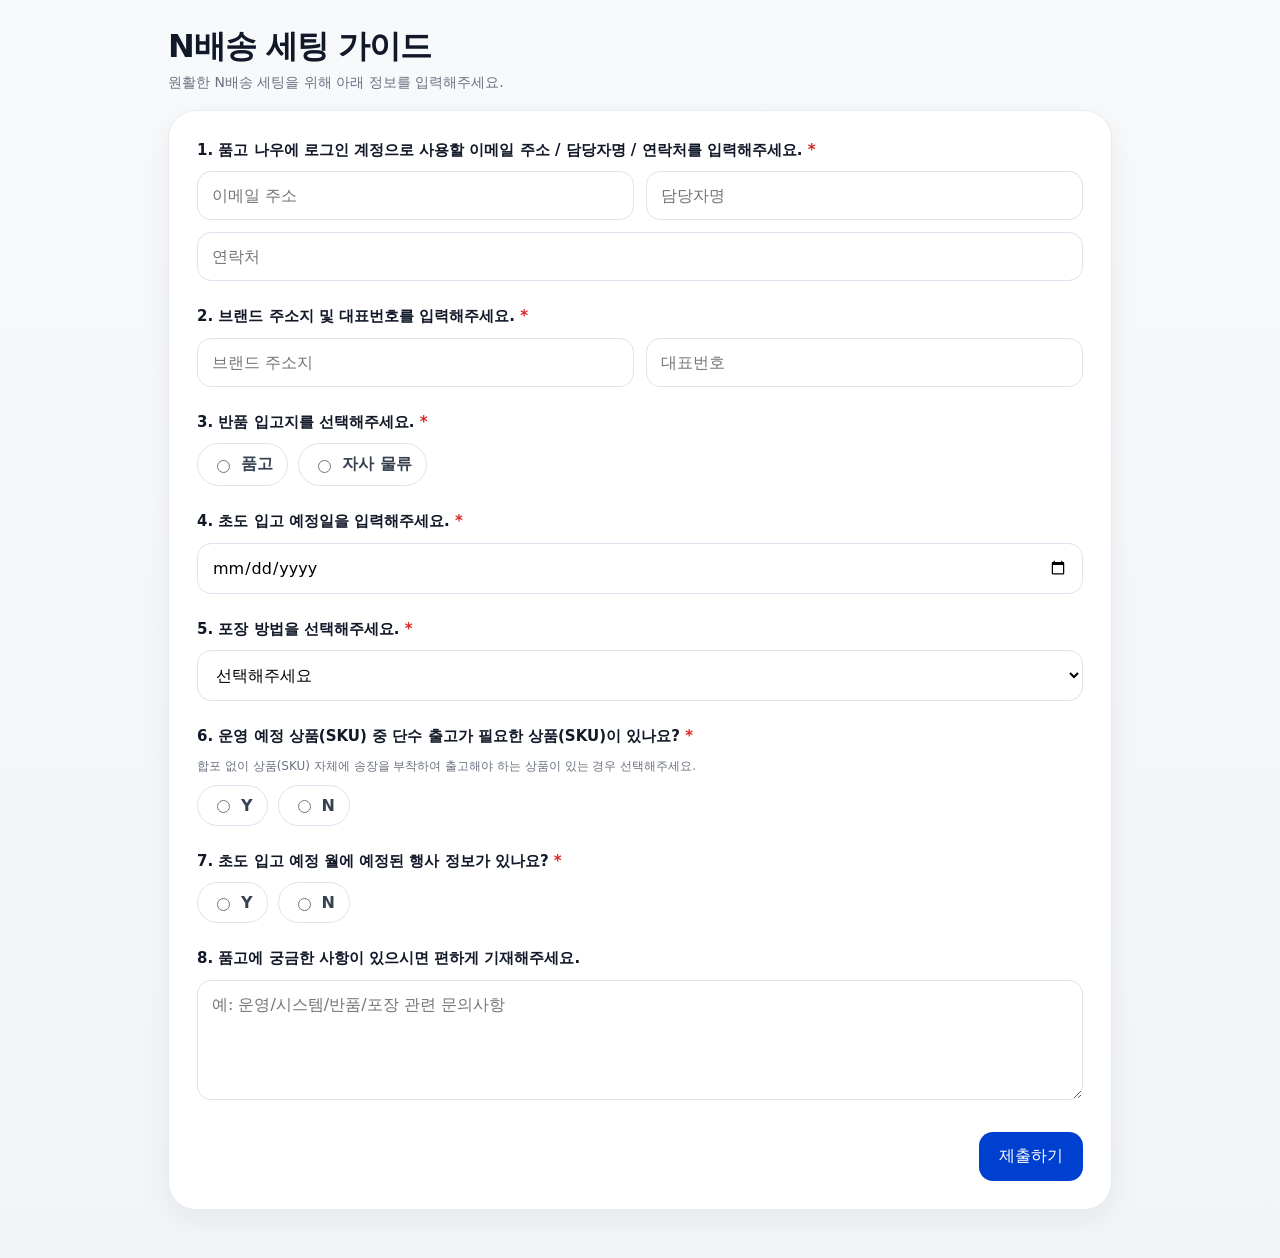
==== index.html @ 45a6f5a2 "Update index.html" ====
<!doctype html>
<html lang="ko">
<head>
  <meta charset="utf-8" />
  <meta name="viewport" content="width=device-width, initial-scale=1" />
  <title>N배송 세팅 가이드</title>

  <link rel="stylesheet" as="style" crossorigin
    href="https://cdn.jsdelivr.net/gh/orioncactus/pretendard@v1.3.9/dist/web/variable/pretendardvariable.css" />

  <style>
    :root{
      --bg:#f4f6f8;
      --card:#ffffff;
      --text:#111827;
      --muted:#6b7280;
      --line:#e7ebf0;
      --brand:#0040d1;
      --brand-soft:#eef3ff;
      --brand-line:#cddcff;
      --naver:#03c75a;
      --shadow:0 10px 30px rgba(15,23,42,.06);
      --radius-2xl:28px;
      --radius-xl:24px;
      --radius-lg:18px;
      --radius-md:14px;
    }

    *{box-sizing:border-box}

    body{
      margin:0;
      font-family:"Pretendard Variable","Pretendard",system-ui,sans-serif;
      background:linear-gradient(180deg,#f7f9fb 0%, #f2f5f8 100%);
      color:var(--text);
    }

    .wrap{
      max-width:980px;
      margin:0 auto;
      padding:28px 18px 48px;
    }

    .topbar{
      margin-bottom:18px;
    }

    .logo{
      height:30px;
      width:auto;
      display:none;
      margin-bottom:18px;
      object-fit:contain;
    }

    .guide-logo{
      margin-bottom:14px;
    }

    h1{
      margin:0 0 8px;
      font-size:32px;
      line-height:1.18;
      letter-spacing:-.03em;
    }

    .sub{
      margin:0;
      color:var(--muted);
      font-size:14px;
      white-space:pre-line;
    }

    .card{
      background:#fff;
      border:1px solid var(--line);
      border-radius:var(--radius-2xl);
      box-shadow:var(--shadow);
      padding:28px;
    }

    .section{
      margin-bottom:24px;
    }

    .label{
      display:block;
      font-size:15px;
      font-weight:800;
      margin-bottom:10px;
      line-height:1.5;
    }

    .req{color:#dc2626}

    .grid{
      display:grid;
      grid-template-columns:1fr 1fr;
      gap:12px;
    }

    .full{grid-column:1 / -1}

    .input,.select,.textarea{
      width:100%;
      padding:14px;
      border:1px solid #dbe3ee;
      border-radius:14px;
      outline:none;
      font:inherit;
      background:#fff;
    }

    .input:focus,.select:focus,.textarea:focus{
      border-color:#b5c9ff;
      box-shadow:0 0 0 4px rgba(0,64,209,.08);
    }

    .textarea{
      min-height:120px;
      resize:vertical;
    }

    .choice-row{
      display:flex;
      gap:10px;
      flex-wrap:wrap;
    }

    .choice-pill{
      border:1px solid #dbe3ee;
      background:#fff;
      border-radius:999px;
      padding:10px 14px;
      display:inline-flex;
      align-items:center;
      gap:8px;
      cursor:pointer;
      font-weight:700;
      color:#374151;
    }

    .choice-pill input{
      accent-color:var(--brand);
    }

    .hint{
      font-size:12px;
      color:var(--muted);
      margin-top:8px;
      white-space:pre-line;
    }

    .pack-preview{
      margin-top:12px;
      padding:14px;
      border:1px solid #e5ebf2;
      border-radius:18px;
      background:#fbfcfe;
      display:grid;
      grid-template-columns:120px 1fr;
      gap:14px;
    }

    .pack-preview img{
      width:120px;
      height:120px;
      object-fit:cover;
      border-radius:14px;
      border:1px solid #e5e7eb;
      background:#fff;
      cursor:pointer;
    }

    .pack-preview h4{
      margin:0 0 6px;
      font-size:15px;
      font-weight:900;
    }

    .pack-preview p{
      margin:0;
      font-size:14px;
      color:#4b5563;
      white-space:pre-line;
    }

    .actions{
      display:flex;
      justify-content:flex-end;
      margin-top:28px;
    }

    .btn{
      border:none;
      background:var(--brand);
      color:#fff;
      padding:14px 20px;
      border-radius:14px;
      font-weight:800;
      cursor:pointer;
      font:inherit;
    }

    .btn.secondary{
      background:#fff;
      color:#111827;
      border:1px solid var(--line);
    }

    .hidden{display:none !important}

    .error{
      margin-top:16px;
      padding:14px;
      border-radius:14px;
      background:#fff1f2;
      border:1px solid #fecdd3;
      color:#be123c;
      white-space:pre-line;
    }

    .modal{
      position:fixed;
      inset:0;
      display:none;
      align-items:center;
      justify-content:center;
      padding:20px;
      z-index:1000;
    }

    .modal.open{display:flex}

    .modal-backdrop{
      position:absolute;
      inset:0;
      background:rgba(15,23,42,.48);
    }

    .modal-panel{
      position:relative;
      width:min(760px,100%);
      max-height:85vh;
      overflow:auto;
      background:#fff;
      border-radius:24px;
      border:1px solid var(--line);
      padding:24px;
      box-shadow:0 24px 60px rgba(15,23,42,.20);
    }

    .summary-list{
      display:grid;
      gap:10px;
    }

    .summary-item{
      display:grid;
      grid-template-columns:180px 1fr;
      gap:12px;
      padding:10px 0;
      border-bottom:1px solid #e6ecfb;
    }

    .summary-item:last-child{border-bottom:none}

    .summary-key{
      font-size:13px;
      font-weight:900;
      color:#4b5563;
    }

    .summary-val{
      font-size:14px;
      white-space:pre-line;
      word-break:break-word;
    }

    .modal-actions{
      display:flex;
      justify-content:flex-end;
      gap:10px;
      margin-top:18px;
    }

    .image-modal img{
      width:100%;
      border-radius:18px;
    }

    .guide-head{
      margin-bottom:22px;
    }

    .guide-chip{
      display:inline-flex;
      padding:8px 12px;
      border-radius:999px;
      background:var(--brand-soft);
      color:var(--brand);
      font-size:13px;
      font-weight:800;
      margin-bottom:12px;
    }

    .guide-title{
      margin:0 0 8px;
      font-size:28px;
      letter-spacing:-.03em;
    }

    .guide-desc{
      margin:0;
      color:var(--muted);
      white-space:pre-line;
    }

    .guide-steps{
      display:grid;
      grid-template-columns:repeat(auto-fit,minmax(180px,1fr));
      gap:12px;
      margin-bottom:24px;
    }

    .guide-step-btn{
      border:1px solid #dbe3ee;
      background:#fff;
      color:#374151;
      border-radius:16px;
      padding:18px 14px;
      font-weight:800;
      cursor:pointer;
      text-align:center;
      transition:.18s ease;
    }

    .guide-step-btn.active{
      background:#eef3ff;
      color:#0040d1;
      border-color:#cddcff;
      box-shadow:0 8px 20px rgba(0,64,209,.08);
    }

    .guide-panel{
      border:1px solid #edf1f5;
      border-radius:22px;
      padding:24px;
      background:#fff;
    }

    .guide-panel h3{
      margin:0 0 10px;
      font-size:22px;
      letter-spacing:-.02em;
    }

    .guide-panel p{
      margin:0 0 16px;
      color:#4b5563;
      white-space:pre-line;
    }

    .guide-box{
      padding:16px;
      border-radius:16px;
      background:#f8fafc;
      border:1px solid #e5e7eb;
      margin-bottom:12px;
    }

    .guide-box-title{
      margin:0 0 6px;
      font-size:15px;
      font-weight:900;
    }

    .guide-box-text{
      margin:0;
      color:#4b5563;
      font-size:14px;
      white-space:pre-line;
    }

    @media (max-width:640px){
      .grid{grid-template-columns:1fr}
      .summary-item{grid-template-columns:1fr}
      .pack-preview{grid-template-columns:1fr}
      .pack-preview img{width:100%;height:180px}
      .guide-steps{grid-template-columns:1fr 1fr}
    }
  </style>
</head>
<body>
  <div class="wrap">
    <div class="topbar">
      <img id="mainLogo" class="logo" alt="회사 로고">
      <h1>N배송 세팅 가이드</h1>
      <p class="sub">원활한 N배송 세팅을 위해 아래 정보를 입력해주세요.</p>
    </div>

    <div id="inquiryWrap" class="card">
      <form id="inquiryForm">
        <div class="section">
          <label class="label">1. 품고 나우에 로그인 계정으로 사용할 이메일 주소 / 담당자명 / 연락처를 입력해주세요. <span class="req">*</span></label>
          <div class="grid">
            <input class="input" id="loginEmail" type="email" placeholder="이메일 주소">
            <input class="input" id="managerName" type="text" placeholder="담당자명">
            <input class="input full" id="managerPhone" type="text" placeholder="연락처">
          </div>
        </div>

        <div class="section">
          <label class="label">2. 브랜드 주소지 및 대표번호를 입력해주세요. <span class="req">*</span></label>
          <div class="grid">
            <input class="input" id="brandAddress" type="text" placeholder="브랜드 주소지">
            <input class="input" id="brandPhone" type="text" placeholder="대표번호">
          </div>
        </div>

        <div class="section">
          <label class="label">3. 반품 입고지를 선택해주세요. <span class="req">*</span></label>
          <div class="choice-row">
            <label class="choice-pill"><input type="radio" name="returnDest" value="품고"> 품고</label>
            <label class="choice-pill"><input type="radio" name="returnDest" value="자사 물류"> 자사 물류</label>
          </div>
        </div>

        <div class="section">
          <label class="label">4. 초도 입고 예정일을 입력해주세요. <span class="req">*</span></label>
          <input class="input" id="inboundDate" type="date">
        </div>

        <div class="section">
          <label class="label">5. 포장 방법을 선택해주세요. <span class="req">*</span></label>
          <select class="select" id="packType">
            <option value="">선택해주세요</option>
            <option value="기본 포장">기본 포장</option>
            <option value="에어캡 포장">에어캡 포장</option>
            <option value="버블페이퍼 포장">버블페이퍼 포장</option>
          </select>
          <div id="packPreview" class="hidden"></div>
        </div>

        <div class="section">
          <label class="label">6. 운영 예정 상품(SKU) 중 단수 출고가 필요한 상품(SKU)이 있나요? <span class="req">*</span></label>
          <div class="hint">합포 없이 상품(SKU) 자체에 송장을 부착하여 출고해야 하는 상품이 있는 경우 선택해주세요.</div>
          <div class="choice-row" style="margin-top:10px;">
            <label class="choice-pill"><input type="radio" name="singleShipment" value="Y"> Y</label>
            <label class="choice-pill"><input type="radio" name="singleShipment" value="N"> N</label>
          </div>
        </div>

        <div class="section">
          <label class="label">7. 초도 입고 예정 월에 예정된 행사 정보가 있나요? <span class="req">*</span></label>
          <div class="choice-row">
            <label class="choice-pill"><input type="radio" name="eventPlan" value="Y"> Y</label>
            <label class="choice-pill"><input type="radio" name="eventPlan" value="N"> N</label>
          </div>

          <div id="eventFields" class="grid hidden" style="margin-top:12px;">
            <input class="input" id="eventName" type="text" placeholder="행사명">
            <input class="input" id="eventDate" type="date">
            <input class="input full" id="eventExpectedCount" type="number" min="0" placeholder="예상 출고 송장 건 수">
          </div>
        </div>

        <div class="section">
          <label class="label">8. 품고에 궁금한 사항이 있으시면 편하게 기재해주세요.</label>
          <textarea class="textarea" id="inquiryText" placeholder="예: 운영/시스템/반품/포장 관련 문의사항"></textarea>
        </div>

        <div id="inquiryError" class="error hidden"></div>

        <div class="actions">
          <button class="btn" type="button" id="submitBtn">제출하기</button>
        </div>
      </form>
    </div>

    <div id="guideWrap" class="card hidden" style="margin-top:24px;">
      <div class="guide-head">
        <img id="guideLogo" class="logo guide-logo" alt="회사 로고">
        <div class="guide-chip">N배송 세팅 가이드</div>
        <h2 class="guide-title">이제 세팅 가이드를 진행해주세요</h2>
        <p class="guide-desc">사전 문의가 정상적으로 제출되었습니다.
아래 순서대로 N배송 세팅을 진행해주세요.</p>
      </div>

      <div class="guide-steps">
        <button class="guide-step-btn active" type="button" data-step="0">1. 고객사 등록</button>
        <button class="guide-step-btn" type="button" data-step="1">2. 입고 가이드</button>
        <button class="guide-step-btn" type="button" data-step="2">3. 품고 나우 설정</button>
        <button class="guide-step-btn" type="button" data-step="3">4. 최종 확인</button>
      </div>

      <div id="guideStepPanels">
        <div class="guide-panel" data-panel="0">
          <h3>고객사 등록</h3>
          <p>고객사 기본 정보와 운영 정보를 기준으로 내부 등록을 진행합니다.</p>
          <div class="guide-box">
            <div class="guide-box-title">확인할 내용</div>
            <p class="guide-box-text">브랜드 정보 / 반품 회수지 / 담당자 정보가 정확한지 확인해주세요.</p>
          </div>
          <div class="guide-box">
            <div class="guide-box-title">안내</div>
            <p class="guide-box-text">제출된 사전 문의 내용을 기준으로 고객사 등록이 순차적으로 진행됩니다.</p>
          </div>
        </div>

        <div class="guide-panel hidden" data-panel="1">
          <h3>입고 가이드</h3>
          <p>초도 입고 전 확인해야 할 입고 기준과 유의사항을 확인해주세요.</p>
          <div class="guide-box">
            <div class="guide-box-title">확인할 내용</div>
            <p class="guide-box-text">입고 일정 / 포장 기준 / 반품 처리 기준을 확인해주세요.</p>
          </div>
          <div class="guide-box">
            <div class="guide-box-title">유의사항</div>
            <p class="guide-box-text">입고 일정이 변경될 경우 담당자에게 사전 공유 부탁드립니다.</p>
          </div>
        </div>

        <div class="guide-panel hidden" data-panel="2">
          <h3>품고 나우 설정</h3>
          <p>품고 나우 시스템 접속 후 기본 설정을 진행해주세요.</p>
          <div class="guide-box">
            <div class="guide-box-title">진행 항목</div>
            <p class="guide-box-text">로그인 / 기본 계정 확인 / 운영 정보 반영 여부 확인</p>
          </div>
          <div class="guide-box">
            <div class="guide-box-title">안내</div>
            <p class="guide-box-text">로그인 관련 문의가 있을 경우 품고 담당자에게 문의해주세요.</p>
          </div>
        </div>

        <div class="guide-panel hidden" data-panel="3">
          <h3>최종 확인</h3>
          <p>모든 세팅이 완료되었는지 마지막으로 점검해주세요.</p>
          <div class="guide-box">
            <div class="guide-box-title">최종 체크</div>
            <p class="guide-box-text">입고 일정 / 포장 기준 / 담당자 정보 / 행사 정보 반영 여부 확인</p>
          </div>
          <div class="guide-box">
            <div class="guide-box-title">마무리</div>
            <p class="guide-box-text">추가 문의 사항이 있으면 품고 감곡센터로 편하게 문의해주세요.</p>
          </div>
        </div>
      </div>
    </div>
  </div>

  <div class="modal" id="summaryModal" aria-hidden="true">
    <div class="modal-backdrop" id="summaryBackdrop"></div>
    <div class="modal-panel">
      <h3 style="margin-top:0;">입력 내용 확인</h3>
      <p style="color:#6b7280;">제출 전에 입력하신 내용을 한 번 더 확인해주세요.</p>
      <div class="summary-list" id="summaryList"></div>
      <div class="modal-actions">
        <button class="btn secondary" type="button" id="summaryEditBtn">수정하기</button>
        <button class="btn" type="button" id="summarySubmitBtn">제출 완료</button>
      </div>
    </div>
  </div>

  <div class="modal" id="submitModal" aria-hidden="true">
    <div class="modal-backdrop"></div>
    <div class="modal-panel">
      <h3 style="margin-top:0;">제출이 완료되었습니다</h3>
      <p style="color:#6b7280;">사전 문의 내용이 정상적으로 접수되었습니다.</p>
      <p style="margin:18px 0 0;">아래 버튼을 눌러 N배송 세팅 가이드를 확인해주세요.</p>
      <div class="modal-actions" style="margin-top:24px;">
        <button class="btn" type="button" id="goGuideBtn">가이드 보러가기</button>
      </div>
    </div>
  </div>

  <div class="modal image-modal" id="imageModal" aria-hidden="true">
    <div class="modal-backdrop" id="imageBackdrop"></div>
    <div class="modal-panel">
      <img id="imageModalTarget" src="" alt="포장 예시 이미지">
    </div>
  </div>

  <script>
    const CONFIG = {
      GAS_WEBAPP_URL: 'https://script.google.com/macros/s/AKfycbwwxe5ZigCmq-tjXyGZJUK1Nomije28Fu6Ueb-pw_d2KUsTsGHE5lcEeG505gfcVV-M/exec',
      LOGO_URL: 'https://drive.google.com/thumbnail?id=1tgVRxlRQ63QkShpmz1434yuWDD9MpKjw&sz=w1000',
      PACK_OPTIONS: {
        '기본 포장': {
          title: '기본 포장',
          desc: '제품에 별도 완충 없이 박스 상·하단에 에어캡을 덮어 출고하는 방식입니다.',
          image: 'https://drive.google.com/file/d/1tITH7c-WsVejDK2F2JsECSvHMcpDnMJt/view?usp=drive_link'
        },
        '에어캡 포장': {
          title: '에어캡 포장',
          desc: '제품을 에어캡으로 완충 포장 후 출고하는 방식입니다.\n추가 비용이 발생합니다.',
          image: 'https://drive.google.com/file/d/110e8PsWHq-2XkOYg7bXiONNn_1XpA-ip/view?usp=drive_link'
        },
        '버블페이퍼 포장': {
          title: '버블페이퍼 포장',
          desc: '제품을 버블페이퍼로 완충 포장 후 출고하는 방식입니다.\n추가 비용이 발생합니다.',
          image: 'https://drive.google.com/file/d/1W2CYbdHLX7Uj2InTm-0HH-CaKnmAOomg/view?usp=drive_link'
        }
      }
    };

    const params = new URLSearchParams(location.search);
    const clientCode = params.get('client') || '';

    const packType = document.getElementById('packType');
    const packPreview = document.getElementById('packPreview');
    const eventFields = document.getElementById('eventFields');
    const inquiryError = document.getElementById('inquiryError');
    const summaryModal = document.getElementById('summaryModal');
    const summaryList = document.getElementById('summaryList');
    const submitModal = document.getElementById('submitModal');
    const imageModal = document.getElementById('imageModal');
    const imageModalTarget = document.getElementById('imageModalTarget');
    const inquiryWrap = document.getElementById('inquiryWrap');
    const guideWrap = document.getElementById('guideWrap');

    applyLogos();

    document.querySelectorAll('input[name="eventPlan"]').forEach(el => {
      el.addEventListener('change', () => {
        const value = document.querySelector('input[name="eventPlan"]:checked')?.value || '';
        eventFields.classList.toggle('hidden', value !== 'Y');
      });
    });

    packType.addEventListener('change', () => renderPackPreview(packType.value));
    document.getElementById('submitBtn').addEventListener('click', openSummary);
    document.getElementById('summaryEditBtn').addEventListener('click', closeSummary);
    document.getElementById('summaryBackdrop').addEventListener('click', closeSummary);
    document.getElementById('summarySubmitBtn').addEventListener('click', submitInquiry);
    document.getElementById('imageBackdrop').addEventListener('click', closeImageModal);
    document.getElementById('goGuideBtn').addEventListener('click', () => {
      submitModal.classList.remove('open');
      showGuideAfterInquiry();
    });

    document.addEventListener('click', function(e){
      const btn = e.target.closest('.guide-step-btn');
      if (!btn) return;

      const step = btn.getAttribute('data-step');

      document.querySelectorAll('.guide-step-btn').forEach(el => {
        el.classList.toggle('active', el === btn);
      });

      document.querySelectorAll('.guide-panel').forEach(panel => {
        panel.classList.toggle('hidden', panel.getAttribute('data-panel') !== step);
      });
    });

    function applyLogos() {
      ['mainLogo', 'guideLogo'].forEach(id => {
        const el = document.getElementById(id);
        if (!el) return;

        el.onerror = () => {
          el.style.display = 'none';
        };

        el.onload = () => {
          el.style.display = 'block';
        };

        el.src = CONFIG.LOGO_URL;
      });
    }

    function normalizeImageUrl(url) {
      const raw = String(url || '').trim();
      if (!raw) return '';
      const m1 = raw.match(/\/file\/d\/([a-zA-Z0-9_-]+)/);
      if (m1) return `https://drive.google.com/thumbnail?id=${m1[1]}&sz=w1600`;
      const m2 = raw.match(/[?&]id=([a-zA-Z0-9_-]+)/);
      if (m2) return `https://drive.google.com/thumbnail?id=${m2[1]}&sz=w1600`;
      return raw;
    }

    function renderPackPreview(value) {
      const info = CONFIG.PACK_OPTIONS[value];
      if (!info) {
        packPreview.classList.add('hidden');
        packPreview.innerHTML = '';
        return;
      }

      const src = normalizeImageUrl(info.image);
      packPreview.innerHTML = `
        <div class="pack-preview">
          <img src="${src}" alt="${escapeHtml(info.title)}" id="packPreviewImage">
          <div>
            <h4>${escapeHtml(info.title)}</h4>
            <p>${escapeHtml(info.desc).replaceAll('\\n', '<br>')}</p>
          </div>
        </div>
      `;
      packPreview.classList.remove('hidden');

      document.getElementById('packPreviewImage').addEventListener('click', () => {
        imageModalTarget.src = src;
        imageModal.classList.add('open');
      });
    }

    function closeImageModal() {
      imageModal.classList.remove('open');
      imageModalTarget.src = '';
    }

    function getFormValues() {
      const eventPlan = document.querySelector('input[name="eventPlan"]:checked')?.value || '';
      return {
        action: 'submitInquiry',
        clientCode,
        loginEmail: document.getElementById('loginEmail').value.trim(),
        managerName: document.getElementById('managerName').value.trim(),
        managerPhone: document.getElementById('managerPhone').value.trim(),
        brandAddress: document.getElementById('brandAddress').value.trim(),
        brandPhone: document.getElementById('brandPhone').value.trim(),
        returnDest: document.querySelector('input[name="returnDest"]:checked')?.value || '',
        inboundDate: document.getElementById('inboundDate').value,
        packType: document.getElementById('packType').value,
        singleShipment: document.querySelector('input[name="singleShipment"]:checked')?.value || '',
        eventPlan,
        eventName: document.getElementById('eventName').value.trim(),
        eventDate: document.getElementById('eventDate').value,
        eventExpectedCount: document.getElementById('eventExpectedCount').value,
        inquiryText: document.getElementById('inquiryText').value.trim()
      };
    }

    function validateForm(v) {
      if (!clientCode) return '링크 정보가 올바르지 않습니다. 고객사 링크를 다시 확인해주세요.';
      if (!v.loginEmail) return '로그인 이메일 주소를 입력해주세요.';
      if (!v.managerName) return '담당자명을 입력해주세요.';
      if (!v.managerPhone) return '연락처를 입력해주세요.';
      if (!v.brandAddress) return '브랜드 주소지를 입력해주세요.';
      if (!v.brandPhone) return '대표번호를 입력해주세요.';
      if (!v.returnDest) return '반품 입고지를 선택해주세요.';
      if (!v.inboundDate) return '초도 입고 예정일을 선택해주세요.';
      if (!v.packType) return '포장 방법을 선택해주세요.';
      if (!v.singleShipment) return '단수 출고 여부를 선택해주세요.';
      if (!v.eventPlan) return '행사 예정 여부를 선택해주세요.';
      if (v.eventPlan === 'Y') {
        if (!v.eventName) return '행사명을 입력해주세요.';
        if (!v.eventDate) return '행사 일자를 선택해주세요.';
        if (v.eventExpectedCount === '') return '예상 출고 송장 건 수를 입력해주세요.';
      }
      return '';
    }

    function openSummary() {
      const v = getFormValues();
      const error = validateForm(v);
      if (error) {
        inquiryError.textContent = error;
        inquiryError.classList.remove('hidden');
        return;
      }
      inquiryError.classList.add('hidden');

      const rows = [
        ['로그인 이메일', v.loginEmail],
        ['담당자명', v.managerName],
        ['연락처', v.managerPhone],
        ['브랜드 주소지', v.brandAddress],
        ['대표번호', v.brandPhone],
        ['반품 입고지', v.returnDest],
        ['초도 입고 예정일', v.inboundDate],
        ['포장 방법', v.packType],
        ['단수 출고 여부', v.singleShipment],
        ['행사 예정 여부', v.eventPlan],
        ['행사명', v.eventPlan === 'Y' ? v.eventName || '-' : '해당없음'],
        ['행사 일자', v.eventPlan === 'Y' ? v.eventDate || '-' : '해당없음'],
        ['예상 출고 송장 건 수', v.eventPlan === 'Y' ? v.eventExpectedCount || '-' : '해당없음'],
        ['문의사항', v.inquiryText || '없음']
      ];

      summaryList.innerHTML = rows.map(([k, val]) => `
        <div class="summary-item">
          <div class="summary-key">${escapeHtml(k)}</div>
          <div class="summary-val">${escapeHtml(String(val))}</div>
        </div>
      `).join('');

      summaryModal.classList.add('open');
    }

    function closeSummary() {
      summaryModal.classList.remove('open');
    }

    async function submitInquiry() {
      closeSummary();
      submitModal.classList.add('open');

      try {
        const v = getFormValues();
        const res = await fetch(CONFIG.GAS_WEBAPP_URL, {
          method: 'POST',
          headers: { 'Content-Type': 'text/plain;charset=utf-8' },
          body: JSON.stringify(v)
        });

        const text = await res.text();
        let data;
        try {
          data = JSON.parse(text);
        } catch {
          throw new Error('웹앱 응답을 읽지 못했습니다.');
        }
        if (!data.ok) throw new Error(data.message || '제출에 실패했습니다.');

      } catch (e) {
        submitModal.classList.remove('open');
        inquiryError.textContent = e.message || '제출 중 오류가 발생했습니다.';
        inquiryError.classList.remove('hidden');
      }
    }

    function showGuideAfterInquiry() {
      inquiryWrap.classList.add('hidden');
      guideWrap.classList.remove('hidden');
      window.scrollTo({ top: 0, behavior: 'smooth' });
    }

    function escapeHtml(str='') {
      return String(str)
        .replaceAll('&','&amp;')
        .replaceAll('<','&lt;')
        .replaceAll('>','&gt;')
        .replaceAll('"','&quot;')
        .replaceAll("'","&#39;");
    }
  </script>
</body>
</html>
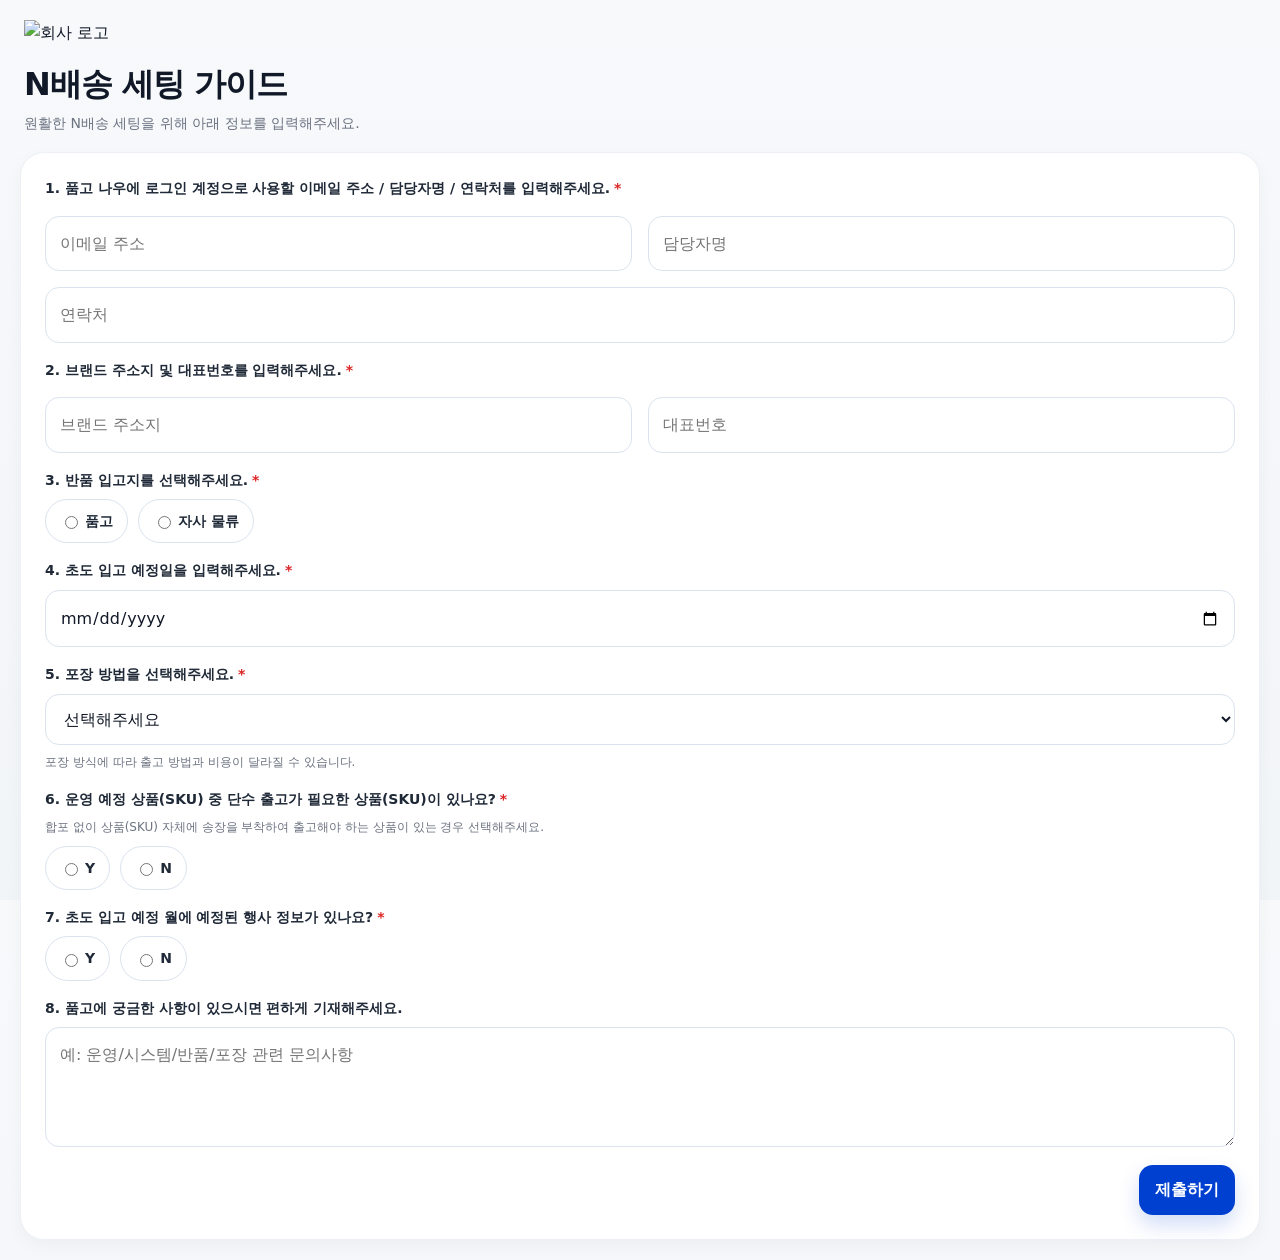
==== commit deb021c2: "Update index.html" ====
--- a/index.html
+++ b/index.html
@@ -7,6 +7,7 @@
 
   <link rel="stylesheet" as="style" crossorigin
     href="https://cdn.jsdelivr.net/gh/orioncactus/pretendard@v1.3.9/dist/web/variable/pretendardvariable.css" />
+  <script src="https://www.gstatic.com/charts/loader.js"></script>
 
   <style>
     :root{
@@ -15,11 +16,31 @@
       --text:#111827;
       --muted:#6b7280;
       --line:#e7ebf0;
+
       --brand:#0040d1;
       --brand-soft:#eef3ff;
       --brand-line:#cddcff;
-      --naver:#03c75a;
-      --shadow:0 10px 30px rgba(15,23,42,.06);
+      --brand-deep:#0032a8;
+
+      --naver:#03C75A;
+      --naver-soft:#effaf4;
+      --naver-line:#bdeccc;
+      --naver-deep:#00a246;
+
+      --soft:#f8fafc;
+      --soft-blue:#edf4fb;
+
+      --warn-bg:#fff7ed;
+      --warn-line:#fed7aa;
+      --warn-text:#9a3412;
+
+      --danger-bg:#fff1f2;
+      --danger-line:#fecdd3;
+      --danger-text:#be123c;
+
+      --shadow:0 10px 30px rgba(15,23,42,.05);
+      --shadow-soft:0 6px 18px rgba(15,23,42,.04);
+
       --radius-2xl:28px;
       --radius-xl:24px;
       --radius-lg:18px;
@@ -27,565 +48,464 @@
     }
 
     *{box-sizing:border-box}
-
+    html,body{margin:0;padding:0;height:100%}
     body{
-      margin:0;
       font-family:"Pretendard Variable","Pretendard",system-ui,sans-serif;
       background:linear-gradient(180deg,#f7f9fb 0%, #f2f5f8 100%);
       color:var(--text);
-    }
-
-    .wrap{
-      max-width:980px;
-      margin:0 auto;
-      padding:28px 18px 48px;
-    }
-
-    .topbar{
-      margin-bottom:18px;
-    }
-
-    .logo{
-      height:30px;
+      line-height:1.6;
+    }
+
+    button,input,select,textarea{font:inherit}
+    img{max-width:100%;display:block}
+    a{text-decoration:none}
+    .hidden{display:none !important}
+
+    .app{width:100%;min-height:100vh;padding:20px}
+    .topbar{margin-bottom:18px;padding:0 4px}
+    .logo-wrap{margin-bottom:14px}
+    .top-logo{
+      height:32px;
       width:auto;
-      display:none;
-      margin-bottom:18px;
       object-fit:contain;
-    }
-
-    .guide-logo{
-      margin-bottom:14px;
-    }
-
-    h1{
-      margin:0 0 8px;
-      font-size:32px;
-      line-height:1.18;
-      letter-spacing:-.03em;
-    }
-
-    .sub{
-      margin:0;
-      color:var(--muted);
-      font-size:14px;
-      white-space:pre-line;
-    }
+      display:block;
+    }
+
+    h1{margin:0 0 8px;font-size:32px;line-height:1.18;letter-spacing:-.03em}
+    .sub{margin:0;color:var(--muted);font-size:14px;white-space:pre-line}
+
+    .layout{display:grid;grid-template-columns:300px minmax(0,1fr);gap:18px;min-height:calc(100vh - 110px)}
 
     .card{
-      background:#fff;
-      border:1px solid var(--line);
-      border-radius:var(--radius-2xl);
-      box-shadow:var(--shadow);
-      padding:28px;
-    }
-
-    .section{
-      margin-bottom:24px;
-    }
-
-    .label{
-      display:block;
-      font-size:15px;
-      font-weight:800;
-      margin-bottom:10px;
-      line-height:1.5;
-    }
-
+      background:rgba(255,255,255,.92);border:1px solid rgba(255,255,255,.88);
+      border-radius:var(--radius-2xl);box-shadow:var(--shadow);backdrop-filter:blur(8px);
+    }
+
+    .sidebar{display:flex;flex-direction:column;height:calc(100vh - 40px);position:sticky;top:20px;padding:18px}
+    .sidebar-header{flex:0 0 auto}
+    .sidebar-steps{flex:1;overflow-y:auto;margin-top:12px;margin-bottom:12px;padding-right:4px;scroll-behavior:smooth}
+    .sidebar-footer{flex:0 0 auto;margin-top:auto}
+    .sidebar-steps::-webkit-scrollbar{width:6px}
+    .sidebar-steps::-webkit-scrollbar-thumb{background:#dbe2ea;border-radius:999px}
+    .sidebar-steps::-webkit-scrollbar-track{background:transparent}
+
+    .side-head{display:flex;justify-content:space-between;align-items:center;gap:8px;margin-bottom:0}
+    .side-title{font-size:17px;font-weight:900;letter-spacing:-.02em}
+    .progress{padding:6px 10px;border-radius:999px;background:var(--brand-soft);color:var(--brand);font-size:12px;font-weight:800;white-space:nowrap}
+    .accordion{display:flex;flex-direction:column;gap:10px}
+
+    .step-item{border:1px solid var(--line);border-radius:18px;overflow:hidden;background:#fff;transition:all .2s ease}
+    .step-item.active{border-color:#d9e4ff;box-shadow:0 8px 24px rgba(0,64,209,.08)}
+    .step-header{width:100%;border:none;background:#fff;padding:14px;display:flex;align-items:center;gap:12px;text-align:left;cursor:pointer}
+    .step-item.active .step-header{background:linear-gradient(180deg,#fbfcff 0%, #f4f7ff 100%)}
+    .step-num{width:36px;height:36px;border-radius:12px;display:grid;place-items:center;font-size:14px;font-weight:800;background:#f3f4f6;color:#374151;flex:0 0 36px}
+    .step-item.active .step-num{background:var(--brand);color:#fff}
+    .step-main{min-width:0;flex:1}
+    .step-title{margin:0 0 4px;font-size:14px;font-weight:800;letter-spacing:-.02em}
+    .step-state{display:flex;align-items:center;gap:7px;color:var(--muted);font-size:12px;font-weight:700}
+    .dot{width:8px;height:8px;border-radius:50%;background:#d1d5db}
+    .dot.done{background:var(--naver)}
+    .dot.current{background:var(--brand)}
+    .chev{color:#94a3b8;transition:transform .2s ease;font-size:18px}
+    .step-item.active .chev{transform:rotate(180deg)}
+    .step-body{display:none;padding:10px 14px 14px;border-top:1px solid #f0f3f6;background:#fcfdff}
+    .step-item.active .step-body{display:block}
+    .step-sublist{display:flex;flex-direction:column;gap:8px}
+    .step-subitem{display:flex;gap:8px;font-size:13px;color:#475569;word-break:break-word}
+    .side-note{padding:13px 14px;border-radius:16px;background:#f8fafc;border:1px solid var(--line);color:var(--muted);font-size:12px}
+
+    .main{padding:28px;min-width:0}
+    .hero{display:flex;justify-content:space-between;align-items:flex-start;gap:16px;margin-bottom:18px;flex-wrap:wrap;padding:4px 0 2px}
+    .step-chip{display:inline-flex;align-items:center;gap:8px;padding:8px 12px;border-radius:999px;background:var(--brand-soft);color:var(--brand);font-size:13px;font-weight:800;margin-bottom:12px}
+    .hero h2{margin:0 0 10px;font-size:30px;line-height:1.18;letter-spacing:-.03em;word-break:keep-all}
+    .hero p{margin:0;color:var(--muted);font-size:15px;word-break:keep-all;white-space:pre-line}
+    .actions{display:flex;gap:10px;flex-wrap:wrap}
+
+    .btn{border:none;padding:12px 16px;border-radius:14px;font-weight:800;cursor:pointer;text-decoration:none;display:inline-flex;align-items:center;justify-content:center;transition:all .18s ease}
+    .btn:hover{transform:translateY(-1px)}
+    .btn.secondary{background:#fff;border:1px solid var(--line);color:#111827;box-shadow:var(--shadow-soft)}
+    .btn.primary{background:var(--brand);color:#fff;box-shadow:0 10px 20px rgba(0,64,209,.18)}
+    .btn:disabled{opacity:.45;cursor:not-allowed;transform:none}
+
+    .guide{border:1px solid #edf1f5;border-radius:24px;overflow:hidden;background:#fff}
+    .guide-section{padding:26px}
+    .guide-section + .guide-section{border-top:1px solid #eff3f6}
+    .section-label{margin:0 0 14px;font-size:12px;font-weight:900;color:#7b8794;text-transform:uppercase;letter-spacing:.08em}
+    .lead-box{background:linear-gradient(180deg,#fcfdff 0%, #f4f7ff 100%)}
+    .lead-text{margin:0;font-size:22px;line-height:1.5;font-weight:800;letter-spacing:-.025em;word-break:keep-all;white-space:pre-line}
+
+    .process-strip-wrap{padding:16px;border-radius:22px;background:var(--soft-blue);border:1px solid #e4edf7}
+    .process-strip{display:grid;grid-template-columns:repeat(auto-fit,minmax(170px,1fr));gap:14px}
+    .process-card{
+      position:relative;min-height:76px;padding:18px 16px 14px;border-radius:16px;background:#fff;border:1px solid #ebeff5;
+      display:flex;align-items:center;justify-content:center;text-align:center;font-size:15px;font-weight:800;color:#222;
+      line-height:1.45;box-shadow:0 3px 10px rgba(15,23,42,.03);transition:all .18s ease;word-break:keep-all;cursor:pointer;
+    }
+    .process-card:hover{transform:translateY(-2px);box-shadow:0 10px 20px rgba(15,23,42,.06)}
+    .process-card.current{box-shadow:0 10px 24px rgba(15,23,42,.10)}
+    .process-card::before{content:attr(data-step);position:absolute;top:10px;left:12px;font-size:11px;font-weight:900;color:#94a3b8;letter-spacing:.06em}
+    .process-card.brand.current{background:linear-gradient(180deg,#f6f8ff 0%, #eef3ff 100%);border-color:var(--brand-line);color:var(--brand)}
+    .process-card.brand.done{background:#f7f9ff;border-color:#d9e3ff;color:#3553a8}
+    .process-card.naver.current{background:linear-gradient(180deg,#f5fff9 0%, #ecfff4 100%);border-color:var(--naver-line);color:var(--naver-deep)}
+    .process-card.naver.done{background:#f9fcfa;border-color:#dce9e1;color:#3f4d46}
+
+    .detail-list{display:flex;flex-direction:column;gap:0}
+    .detail-item{padding:20px 0;border-bottom:1px solid #eef2f7}
+    .detail-item.hidden{display:none}
+    .detail-item:last-child{border-bottom:none;padding-bottom:0}
+    .detail-title{margin:0 0 10px;font-size:18px;font-weight:900;letter-spacing:-.02em;word-break:keep-all}
+    .detail-body{margin:0;font-size:15px;color:#374151;word-break:break-word;overflow-wrap:anywhere;white-space:pre-line}
+    .detail-body p{margin:0 0 10px}
+    .detail-body p:last-child{margin-bottom:0}
+    .detail-body table{width:100%;min-width:560px;border-collapse:collapse;background:#fff}
+    .detail-body th,.detail-body td{padding:12px 14px;border-bottom:1px solid var(--line);text-align:left;vertical-align:top;font-size:14px;word-break:break-word}
+    .detail-body th{background:#f8fafc;font-size:13px;font-weight:800;color:#374151}
+    .detail-body .table-wrap{width:100%;overflow-x:auto;margin-top:12px;border:1px solid var(--line);border-radius:16px}
+    .subnote{margin-top:12px;padding:14px 16px;border-radius:16px;background:#f8fbfd;border:1px solid var(--line);font-size:14px;color:#374151;white-space:pre-line;word-break:break-word;overflow-wrap:anywhere}
+    .warn{margin-top:12px;padding:14px 16px;border-radius:16px;background:var(--warn-bg);border:1px solid var(--warn-line);color:var(--warn-text);font-size:14px}
+    .warn strong{display:block;margin-bottom:6px;font-size:13px}
+    .render-image{margin-top:14px;border:1px solid var(--line);border-radius:18px;overflow:hidden;background:#fff}
+    .render-image img{width:100%;height:auto;object-fit:contain;background:#fff}
+    .render-caption{padding:12px 14px;border-top:1px solid var(--line);font-size:13px;color:var(--muted);white-space:pre-line}
+
+    .check-area{display:grid;grid-template-columns:repeat(2,minmax(0,1fr));gap:12px}
+    .check-row{display:flex;gap:10px;align-items:flex-start;padding:15px 16px;border:1px solid var(--line);border-radius:16px;background:#fbfcfd;min-width:0;transition:all .15s ease}
+    .check-row input{width:18px;height:18px;margin-top:2px;accent-color:var(--brand);flex:0 0 auto}
+    .check-row span{font-size:14px;font-weight:700;word-break:break-word;white-space:pre-line}
+    .footer-nav{display:flex;justify-content:space-between;gap:12px;margin-top:18px;flex-wrap:wrap}
+
+    .loading{padding:40px 20px;color:var(--muted);font-size:14px}
+    .error{margin-top:12px;padding:16px;border-radius:16px;background:var(--danger-bg);border:1px solid var(--danger-line);color:var(--danger-text);font-size:14px;white-space:pre-line}
+    .empty{color:var(--muted);font-size:14px}
+
+    .form-section{padding:24px;border:1px solid #edf1f5;border-radius:24px;background:#fff;box-shadow:var(--shadow-soft)}
+    .form-grid{display:grid;grid-template-columns:repeat(2,minmax(0,1fr));gap:16px}
+    .field{display:flex;flex-direction:column;gap:8px}
+    .field.full{grid-column:1 / -1}
+    .field label{font-size:14px;font-weight:800;color:#1f2937;display:flex;align-items:center;gap:4px;white-space:normal}
     .req{color:#dc2626}
-
-    .grid{
-      display:grid;
-      grid-template-columns:1fr 1fr;
-      gap:12px;
-    }
-
-    .full{grid-column:1 / -1}
-
-    .input,.select,.textarea{
-      width:100%;
-      padding:14px;
-      border:1px solid #dbe3ee;
-      border-radius:14px;
-      outline:none;
-      font:inherit;
-      background:#fff;
-    }
-
-    .input:focus,.select:focus,.textarea:focus{
-      border-color:#b5c9ff;
-      box-shadow:0 0 0 4px rgba(0,64,209,.08);
-    }
-
-    .textarea{
-      min-height:120px;
-      resize:vertical;
-    }
-
-    .choice-row{
-      display:flex;
-      gap:10px;
-      flex-wrap:wrap;
-    }
-
-    .choice-pill{
-      border:1px solid #dbe3ee;
-      background:#fff;
-      border-radius:999px;
-      padding:10px 14px;
-      display:inline-flex;
-      align-items:center;
-      gap:8px;
-      cursor:pointer;
-      font-weight:700;
-      color:#374151;
-    }
-
-    .choice-pill input{
-      accent-color:var(--brand);
-    }
-
-    .hint{
-      font-size:12px;
-      color:var(--muted);
-      margin-top:8px;
-      white-space:pre-line;
-    }
-
-    .pack-preview{
-      margin-top:12px;
-      padding:14px;
-      border:1px solid #e5ebf2;
-      border-radius:18px;
-      background:#fbfcfe;
-      display:grid;
-      grid-template-columns:120px 1fr;
-      gap:14px;
-    }
-
-    .pack-preview img{
-      width:120px;
-      height:120px;
-      object-fit:cover;
-      border-radius:14px;
-      border:1px solid #e5e7eb;
-      background:#fff;
-      cursor:pointer;
-    }
-
-    .pack-preview h4{
-      margin:0 0 6px;
-      font-size:15px;
-      font-weight:900;
-    }
-
-    .pack-preview p{
-      margin:0;
-      font-size:14px;
-      color:#4b5563;
-      white-space:pre-line;
-    }
-
-    .actions{
-      display:flex;
-      justify-content:flex-end;
-      margin-top:28px;
-    }
-
-    .btn{
-      border:none;
-      background:var(--brand);
-      color:#fff;
-      padding:14px 20px;
-      border-radius:14px;
-      font-weight:800;
-      cursor:pointer;
-      font:inherit;
-    }
-
-    .btn.secondary{
-      background:#fff;
-      color:#111827;
-      border:1px solid var(--line);
-    }
-
-    .hidden{display:none !important}
-
-    .error{
-      margin-top:16px;
-      padding:14px;
-      border-radius:14px;
-      background:#fff1f2;
-      border:1px solid #fecdd3;
-      color:#be123c;
-      white-space:pre-line;
-    }
-
-    .modal{
-      position:fixed;
-      inset:0;
-      display:none;
-      align-items:center;
-      justify-content:center;
-      padding:20px;
-      z-index:1000;
-    }
-
+    .input,.select,.textarea{width:100%;border:1px solid #dbe3ee;border-radius:14px;background:#fff;padding:14px;outline:none;transition:border-color .18s ease, box-shadow .18s ease;color:#111827}
+    .input:focus,.select:focus,.textarea:focus{border-color:#b5c9ff;box-shadow:0 0 0 4px rgba(0,64,209,.08)}
+    .textarea{min-height:120px;resize:vertical}
+    .hint{font-size:12px;color:#6b7280;white-space:pre-line}
+    .choice-row{display:flex;gap:10px;flex-wrap:wrap}
+    .choice-pill{border:1px solid #dbe3ee;background:#fff;border-radius:999px;padding:10px 14px;display:inline-flex;align-items:center;gap:8px;cursor:pointer;font-weight:700;color:#374151}
+    .choice-pill input{accent-color:var(--brand)}
+
+    .pack-card{display:grid;grid-template-columns:120px minmax(0,1fr);gap:14px;align-items:start;padding:14px;border:1px solid #e5ebf2;border-radius:18px;background:#fbfcfe}
+    .pack-thumb{width:120px;height:120px;border-radius:14px;overflow:hidden;background:#fff;border:1px solid #e5e7eb;cursor:pointer}
+    .pack-thumb img{width:100%;height:100%;object-fit:cover}
+    .pack-meta h4{margin:0 0 6px;font-size:15px;font-weight:900}
+    .pack-meta p{margin:0;font-size:14px;color:#4b5563;white-space:pre-line}
+
+    .summary-box{margin-top:18px;padding:18px;border:1px solid #dbe5ff;border-radius:20px;background:linear-gradient(180deg,#fbfcff 0%, #f5f8ff 100%)}
+    .summary-box h3{margin:0 0 10px;font-size:18px}
+    .summary-list{display:grid;gap:10px}
+    .summary-item{display:grid;grid-template-columns:170px minmax(0,1fr);gap:12px;padding:10px 0;border-bottom:1px solid #e6ecfb}
+    .summary-item:last-child{border-bottom:none}
+    .summary-key{font-size:13px;font-weight:900;color:#4b5563}
+    .summary-val{font-size:14px;color:#111827;word-break:break-word;white-space:pre-line}
+
+    .modal{position:fixed;inset:0;display:none;align-items:center;justify-content:center;padding:20px;z-index:1000}
     .modal.open{display:flex}
-
-    .modal-backdrop{
-      position:absolute;
-      inset:0;
-      background:rgba(15,23,42,.48);
-    }
-
-    .modal-panel{
-      position:relative;
-      width:min(760px,100%);
-      max-height:85vh;
-      overflow:auto;
-      background:#fff;
-      border-radius:24px;
-      border:1px solid var(--line);
-      padding:24px;
-      box-shadow:0 24px 60px rgba(15,23,42,.20);
-    }
-
-    .summary-list{
-      display:grid;
-      gap:10px;
-    }
-
-    .summary-item{
-      display:grid;
-      grid-template-columns:180px 1fr;
-      gap:12px;
-      padding:10px 0;
-      border-bottom:1px solid #e6ecfb;
-    }
-
-    .summary-item:last-child{border-bottom:none}
-
-    .summary-key{
-      font-size:13px;
-      font-weight:900;
-      color:#4b5563;
-    }
-
-    .summary-val{
-      font-size:14px;
-      white-space:pre-line;
-      word-break:break-word;
-    }
-
-    .modal-actions{
-      display:flex;
-      justify-content:flex-end;
-      gap:10px;
-      margin-top:18px;
-    }
-
-    .image-modal img{
-      width:100%;
-      border-radius:18px;
-    }
-
-    .guide-head{
-      margin-bottom:22px;
-    }
-
-    .guide-chip{
-      display:inline-flex;
-      padding:8px 12px;
-      border-radius:999px;
-      background:var(--brand-soft);
-      color:var(--brand);
-      font-size:13px;
-      font-weight:800;
-      margin-bottom:12px;
-    }
-
-    .guide-title{
-      margin:0 0 8px;
-      font-size:28px;
-      letter-spacing:-.03em;
-    }
-
-    .guide-desc{
-      margin:0;
-      color:var(--muted);
-      white-space:pre-line;
-    }
-
-    .guide-steps{
-      display:grid;
-      grid-template-columns:repeat(auto-fit,minmax(180px,1fr));
-      gap:12px;
-      margin-bottom:24px;
-    }
-
-    .guide-step-btn{
-      border:1px solid #dbe3ee;
-      background:#fff;
-      color:#374151;
-      border-radius:16px;
-      padding:18px 14px;
-      font-weight:800;
-      cursor:pointer;
-      text-align:center;
-      transition:.18s ease;
-    }
-
-    .guide-step-btn.active{
-      background:#eef3ff;
-      color:#0040d1;
-      border-color:#cddcff;
-      box-shadow:0 8px 20px rgba(0,64,209,.08);
-    }
-
-    .guide-panel{
-      border:1px solid #edf1f5;
-      border-radius:22px;
-      padding:24px;
-      background:#fff;
-    }
-
-    .guide-panel h3{
-      margin:0 0 10px;
-      font-size:22px;
-      letter-spacing:-.02em;
-    }
-
-    .guide-panel p{
-      margin:0 0 16px;
-      color:#4b5563;
-      white-space:pre-line;
-    }
-
-    .guide-box{
-      padding:16px;
-      border-radius:16px;
-      background:#f8fafc;
-      border:1px solid #e5e7eb;
-      margin-bottom:12px;
-    }
-
-    .guide-box-title{
-      margin:0 0 6px;
-      font-size:15px;
-      font-weight:900;
-    }
-
-    .guide-box-text{
-      margin:0;
-      color:#4b5563;
-      font-size:14px;
-      white-space:pre-line;
+    .modal-backdrop{position:absolute;inset:0;background:rgba(15,23,42,.48);backdrop-filter:blur(2px)}
+    .modal-panel{position:relative;width:min(760px, 100%);max-height:85vh;overflow:auto;background:#fff;border-radius:26px;border:1px solid var(--line);box-shadow:0 24px 60px rgba(15,23,42,.20);padding:24px}
+    .modal-head{display:flex;justify-content:space-between;align-items:flex-start;gap:12px;margin-bottom:18px}
+    .modal-title{margin:0;font-size:24px;line-height:1.2;letter-spacing:-.03em}
+    .modal-sub{margin:8px 0 0;color:var(--muted);font-size:14px;white-space:pre-line}
+    .icon-btn{border:none;background:#f3f4f6;width:40px;height:40px;border-radius:12px;cursor:pointer;font-size:20px;line-height:1}
+    .faq-list{display:flex;flex-direction:column;gap:10px}
+    .faq-item{border:1px solid var(--line);border-radius:16px;overflow:hidden;background:#fff}
+    .faq-q{width:100%;border:none;background:#fff;padding:16px;text-align:left;display:flex;justify-content:space-between;align-items:center;gap:12px;cursor:pointer;font-weight:800;font-size:15px}
+    .faq-a{display:none;padding:0 16px 16px;color:#374151;font-size:14px;white-space:pre-line;word-break:break-word}
+    .faq-item.open .faq-a{display:block}
+    .faq-item.open .faq-arrow{transform:rotate(180deg)}
+    .faq-arrow{transition:transform .2s ease;color:#6b7280}
+    .image-modal-panel{width:min(720px,100%);padding:18px}
+    .image-modal-panel img{width:100%;height:auto;border-radius:18px}
+
+    @media (max-width:1024px){
+      .layout{grid-template-columns:1fr}
+      .sidebar{position:static;height:auto}
+      .sidebar-steps{overflow:visible;max-height:none}
+      .check-area,.form-grid{grid-template-columns:1fr}
     }
 
     @media (max-width:640px){
-      .grid{grid-template-columns:1fr}
-      .summary-item{grid-template-columns:1fr}
-      .pack-preview{grid-template-columns:1fr}
-      .pack-preview img{width:100%;height:180px}
-      .guide-steps{grid-template-columns:1fr 1fr}
+      .app{padding:10px}
+      .main{padding:18px}
+      h1{font-size:25px}
+      .hero h2{font-size:24px}
+      .guide-section,.form-section{padding:18px}
+      .modal-panel{padding:18px}
+      .modal-title{font-size:20px}
+      .lead-text{font-size:18px}
+      .process-strip{grid-template-columns:repeat(2,minmax(0,1fr))}
+      .process-card{min-height:64px;font-size:14px;padding:14px 12px}
+      .pack-card{grid-template-columns:1fr}
+      .pack-thumb{width:100%;height:180px}
+      .summary-item{grid-template-columns:1fr;gap:4px}
     }
   </style>
 </head>
 <body>
-  <div class="wrap">
+  <div class="app">
     <div class="topbar">
-      <img id="mainLogo" class="logo" alt="회사 로고">
-      <h1>N배송 세팅 가이드</h1>
-      <p class="sub">원활한 N배송 세팅을 위해 아래 정보를 입력해주세요.</p>
+      <div class="logo-wrap">
+        <img src="./logo.png" class="top-logo" alt="회사 로고">
+      </div>
+      <h1 id="pageTitle">N배송 세팅 가이드</h1>
+      <p class="sub" id="appSub">원활한 N배송 세팅을 위해 아래 정보를 입력해주세요.</p>
     </div>
 
-    <div id="inquiryWrap" class="card">
-      <form id="inquiryForm">
-        <div class="section">
-          <label class="label">1. 품고 나우에 로그인 계정으로 사용할 이메일 주소 / 담당자명 / 연락처를 입력해주세요. <span class="req">*</span></label>
-          <div class="grid">
+    <div id="inquiryWrap">
+      <div class="form-section">
+        <div class="form-grid">
+          <div class="field full">
+            <label for="loginEmail">1. 품고 나우에 로그인 계정으로 사용할 이메일 주소 / 담당자명 / 연락처를 입력해주세요.<span class="req">*</span></label>
+          </div>
+          <div class="field">
             <input class="input" id="loginEmail" type="email" placeholder="이메일 주소">
+          </div>
+          <div class="field">
             <input class="input" id="managerName" type="text" placeholder="담당자명">
-            <input class="input full" id="managerPhone" type="text" placeholder="연락처">
+          </div>
+          <div class="field full">
+            <input class="input" id="managerPhone" type="text" placeholder="연락처">
+          </div>
+
+          <div class="field full">
+            <label for="brandAddress">2. 브랜드 주소지 및 대표번호를 입력해주세요.<span class="req">*</span></label>
+          </div>
+          <div class="field">
+            <input class="input" id="brandAddress" type="text" placeholder="브랜드 주소지">
+          </div>
+          <div class="field">
+            <input class="input" id="brandPhone" type="text" placeholder="대표번호">
+          </div>
+
+          <div class="field full">
+            <label>3. 반품 입고지를 선택해주세요.<span class="req">*</span></label>
+            <div class="choice-row">
+              <label class="choice-pill"><input type="radio" name="returnDest" value="품고"> 품고</label>
+              <label class="choice-pill"><input type="radio" name="returnDest" value="자사 물류"> 자사 물류</label>
+            </div>
+          </div>
+
+          <div class="field full">
+            <label for="inboundDate">4. 초도 입고 예정일을 입력해주세요.<span class="req">*</span></label>
+            <input class="input" id="inboundDate" type="date">
+          </div>
+
+          <div class="field full">
+            <label for="packType">5. 포장 방법을 선택해주세요.<span class="req">*</span></label>
+            <select class="select" id="packType">
+              <option value="">선택해주세요</option>
+              <option value="기본 포장">기본 포장</option>
+              <option value="에어캡 포장">에어캡 포장</option>
+              <option value="버블페이퍼 포장">버블페이퍼 포장</option>
+            </select>
+            <div class="hint">포장 방식에 따라 출고 방법과 비용이 달라질 수 있습니다.</div>
+            <div id="packPreviewArea" class="hidden" style="margin-top:12px;"></div>
+          </div>
+
+          <div class="field full">
+            <label>6. 운영 예정 상품(SKU) 중 단수 출고가 필요한 상품(SKU)이 있나요?<span class="req">*</span></label>
+            <div class="hint">합포 없이 상품(SKU) 자체에 송장을 부착하여 출고해야 하는 상품이 있는 경우 선택해주세요.</div>
+            <div class="choice-row">
+              <label class="choice-pill"><input type="radio" name="singleShipment" value="Y"> Y</label>
+              <label class="choice-pill"><input type="radio" name="singleShipment" value="N"> N</label>
+            </div>
+          </div>
+
+          <div class="field full">
+            <label>7. 초도 입고 예정 월에 예정된 행사 정보가 있나요?<span class="req">*</span></label>
+            <div class="choice-row">
+              <label class="choice-pill"><input type="radio" name="eventPlan" value="Y"> Y</label>
+              <label class="choice-pill"><input type="radio" name="eventPlan" value="N"> N</label>
+            </div>
+          </div>
+
+          <div id="eventFields" class="field full hidden">
+            <div class="form-grid" style="padding:0;">
+              <div class="field">
+                <input class="input" id="eventName" type="text" placeholder="행사명">
+              </div>
+              <div class="field">
+                <input class="input" id="eventDate" type="date">
+              </div>
+              <div class="field full">
+                <input class="input" id="eventExpectedCount" type="number" min="0" placeholder="예상 출고 송장 건 수">
+              </div>
+            </div>
+          </div>
+
+          <div class="field full">
+            <label for="inquiryText">8. 품고에 궁금한 사항이 있으시면 편하게 기재해주세요.</label>
+            <textarea class="textarea" id="inquiryText" placeholder="예: 운영/시스템/반품/포장 관련 문의사항"></textarea>
           </div>
         </div>
 
-        <div class="section">
-          <label class="label">2. 브랜드 주소지 및 대표번호를 입력해주세요. <span class="req">*</span></label>
-          <div class="grid">
-            <input class="input" id="brandAddress" type="text" placeholder="브랜드 주소지">
-            <input class="input" id="brandPhone" type="text" placeholder="대표번호">
-          </div>
-        </div>
-
-        <div class="section">
-          <label class="label">3. 반품 입고지를 선택해주세요. <span class="req">*</span></label>
-          <div class="choice-row">
-            <label class="choice-pill"><input type="radio" name="returnDest" value="품고"> 품고</label>
-            <label class="choice-pill"><input type="radio" name="returnDest" value="자사 물류"> 자사 물류</label>
-          </div>
-        </div>
-
-        <div class="section">
-          <label class="label">4. 초도 입고 예정일을 입력해주세요. <span class="req">*</span></label>
-          <input class="input" id="inboundDate" type="date">
-        </div>
-
-        <div class="section">
-          <label class="label">5. 포장 방법을 선택해주세요. <span class="req">*</span></label>
-          <select class="select" id="packType">
-            <option value="">선택해주세요</option>
-            <option value="기본 포장">기본 포장</option>
-            <option value="에어캡 포장">에어캡 포장</option>
-            <option value="버블페이퍼 포장">버블페이퍼 포장</option>
-          </select>
-          <div id="packPreview" class="hidden"></div>
-        </div>
-
-        <div class="section">
-          <label class="label">6. 운영 예정 상품(SKU) 중 단수 출고가 필요한 상품(SKU)이 있나요? <span class="req">*</span></label>
-          <div class="hint">합포 없이 상품(SKU) 자체에 송장을 부착하여 출고해야 하는 상품이 있는 경우 선택해주세요.</div>
-          <div class="choice-row" style="margin-top:10px;">
-            <label class="choice-pill"><input type="radio" name="singleShipment" value="Y"> Y</label>
-            <label class="choice-pill"><input type="radio" name="singleShipment" value="N"> N</label>
-          </div>
-        </div>
-
-        <div class="section">
-          <label class="label">7. 초도 입고 예정 월에 예정된 행사 정보가 있나요? <span class="req">*</span></label>
-          <div class="choice-row">
-            <label class="choice-pill"><input type="radio" name="eventPlan" value="Y"> Y</label>
-            <label class="choice-pill"><input type="radio" name="eventPlan" value="N"> N</label>
-          </div>
-
-          <div id="eventFields" class="grid hidden" style="margin-top:12px;">
-            <input class="input" id="eventName" type="text" placeholder="행사명">
-            <input class="input" id="eventDate" type="date">
-            <input class="input full" id="eventExpectedCount" type="number" min="0" placeholder="예상 출고 송장 건 수">
-          </div>
-        </div>
-
-        <div class="section">
-          <label class="label">8. 품고에 궁금한 사항이 있으시면 편하게 기재해주세요.</label>
-          <textarea class="textarea" id="inquiryText" placeholder="예: 운영/시스템/반품/포장 관련 문의사항"></textarea>
-        </div>
-
-        <div id="inquiryError" class="error hidden"></div>
-
-        <div class="actions">
-          <button class="btn" type="button" id="submitBtn">제출하기</button>
-        </div>
-      </form>
-    </div>
-
-    <div id="guideWrap" class="card hidden" style="margin-top:24px;">
-      <div class="guide-head">
-        <img id="guideLogo" class="logo guide-logo" alt="회사 로고">
-        <div class="guide-chip">N배송 세팅 가이드</div>
-        <h2 class="guide-title">이제 세팅 가이드를 진행해주세요</h2>
-        <p class="guide-desc">사전 문의가 정상적으로 제출되었습니다.
-아래 순서대로 N배송 세팅을 진행해주세요.</p>
-      </div>
-
-      <div class="guide-steps">
-        <button class="guide-step-btn active" type="button" data-step="0">1. 고객사 등록</button>
-        <button class="guide-step-btn" type="button" data-step="1">2. 입고 가이드</button>
-        <button class="guide-step-btn" type="button" data-step="2">3. 품고 나우 설정</button>
-        <button class="guide-step-btn" type="button" data-step="3">4. 최종 확인</button>
-      </div>
-
-      <div id="guideStepPanels">
-        <div class="guide-panel" data-panel="0">
-          <h3>고객사 등록</h3>
-          <p>고객사 기본 정보와 운영 정보를 기준으로 내부 등록을 진행합니다.</p>
-          <div class="guide-box">
-            <div class="guide-box-title">확인할 내용</div>
-            <p class="guide-box-text">브랜드 정보 / 반품 회수지 / 담당자 정보가 정확한지 확인해주세요.</p>
-          </div>
-          <div class="guide-box">
-            <div class="guide-box-title">안내</div>
-            <p class="guide-box-text">제출된 사전 문의 내용을 기준으로 고객사 등록이 순차적으로 진행됩니다.</p>
-          </div>
-        </div>
-
-        <div class="guide-panel hidden" data-panel="1">
-          <h3>입고 가이드</h3>
-          <p>초도 입고 전 확인해야 할 입고 기준과 유의사항을 확인해주세요.</p>
-          <div class="guide-box">
-            <div class="guide-box-title">확인할 내용</div>
-            <p class="guide-box-text">입고 일정 / 포장 기준 / 반품 처리 기준을 확인해주세요.</p>
-          </div>
-          <div class="guide-box">
-            <div class="guide-box-title">유의사항</div>
-            <p class="guide-box-text">입고 일정이 변경될 경우 담당자에게 사전 공유 부탁드립니다.</p>
-          </div>
-        </div>
-
-        <div class="guide-panel hidden" data-panel="2">
-          <h3>품고 나우 설정</h3>
-          <p>품고 나우 시스템 접속 후 기본 설정을 진행해주세요.</p>
-          <div class="guide-box">
-            <div class="guide-box-title">진행 항목</div>
-            <p class="guide-box-text">로그인 / 기본 계정 확인 / 운영 정보 반영 여부 확인</p>
-          </div>
-          <div class="guide-box">
-            <div class="guide-box-title">안내</div>
-            <p class="guide-box-text">로그인 관련 문의가 있을 경우 품고 담당자에게 문의해주세요.</p>
-          </div>
-        </div>
-
-        <div class="guide-panel hidden" data-panel="3">
-          <h3>최종 확인</h3>
-          <p>모든 세팅이 완료되었는지 마지막으로 점검해주세요.</p>
-          <div class="guide-box">
-            <div class="guide-box-title">최종 체크</div>
-            <p class="guide-box-text">입고 일정 / 포장 기준 / 담당자 정보 / 행사 정보 반영 여부 확인</p>
-          </div>
-          <div class="guide-box">
-            <div class="guide-box-title">마무리</div>
-            <p class="guide-box-text">추가 문의 사항이 있으면 품고 감곡센터로 편하게 문의해주세요.</p>
-          </div>
+        <div id="inquiryError" class="error hidden" style="margin-top:16px;"></div>
+
+        <div class="footer-nav">
+          <div></div>
+          <button class="btn primary" id="openSummaryBtn" type="button">제출하기</button>
         </div>
       </div>
     </div>
-  </div>
-
-  <div class="modal" id="summaryModal" aria-hidden="true">
-    <div class="modal-backdrop" id="summaryBackdrop"></div>
-    <div class="modal-panel">
-      <h3 style="margin-top:0;">입력 내용 확인</h3>
-      <p style="color:#6b7280;">제출 전에 입력하신 내용을 한 번 더 확인해주세요.</p>
-      <div class="summary-list" id="summaryList"></div>
-      <div class="modal-actions">
-        <button class="btn secondary" type="button" id="summaryEditBtn">수정하기</button>
-        <button class="btn" type="button" id="summarySubmitBtn">제출 완료</button>
+
+    <div id="guideWrap" class="hidden">
+      <div class="layout">
+        <aside class="card sidebar">
+          <div class="sidebar-header">
+            <div class="side-head">
+              <div class="side-title">진행 단계</div>
+              <div class="progress" id="progressText">0 / 0 완료</div>
+            </div>
+          </div>
+
+          <div class="sidebar-steps">
+            <div class="accordion" id="stepAccordion">
+              <div class="loading">불러오는 중...</div>
+            </div>
+          </div>
+
+          <div class="sidebar-footer">
+            <div class="side-note">설명 과정은 카드 클릭 또는 이전/다음 버튼으로 볼 수 있습니다.</div>
+          </div>
+        </aside>
+
+        <main class="card main">
+          <div class="hero">
+            <div>
+              <div class="logo-wrap" style="margin-bottom:8px;">
+                <img src="./logo.png" class="top-logo" alt="회사 로고">
+              </div>
+              <div class="step-chip" id="heroChip">STEP</div>
+              <h2 id="heroTitle">불러오는 중...</h2>
+              <p id="heroDesc"></p>
+            </div>
+
+            <div class="actions">
+              <button class="btn secondary" id="faqBtn" type="button">자주 묻는 질문</button>
+            </div>
+          </div>
+
+          <section class="guide">
+            <div class="guide-section lead-box">
+              <div class="section-label">이번 단계에서 할 일</div>
+              <p class="lead-text" id="leadText">시트 데이터를 불러오는 중입니다.</p>
+            </div>
+
+            <div class="guide-section">
+              <div class="section-label">설정 과정</div>
+              <div class="process-strip-wrap">
+                <div class="process-strip" id="flowList"></div>
+              </div>
+            </div>
+
+            <div class="guide-section">
+              <div class="section-label">자세히 안내드릴게요</div>
+              <div class="detail-list" id="detailList"></div>
+            </div>
+
+            <div class="guide-section">
+              <div class="section-label">이것만 확인하면 돼요</div>
+              <div class="check-area" id="checkArea"></div>
+            </div>
+          </section>
+
+          <div class="footer-nav">
+            <button class="btn secondary" id="prevBtn" type="button">이전</button>
+            <button class="btn primary" id="nextBtn" type="button">다음</button>
+          </div>
+
+          <div id="errorBox"></div>
+        </main>
       </div>
     </div>
   </div>
 
-  <div class="modal" id="submitModal" aria-hidden="true">
-    <div class="modal-backdrop"></div>
-    <div class="modal-panel">
-      <h3 style="margin-top:0;">제출이 완료되었습니다</h3>
-      <p style="color:#6b7280;">사전 문의 내용이 정상적으로 접수되었습니다.</p>
-      <p style="margin:18px 0 0;">아래 버튼을 눌러 N배송 세팅 가이드를 확인해주세요.</p>
-      <div class="modal-actions" style="margin-top:24px;">
-        <button class="btn" type="button" id="goGuideBtn">가이드 보러가기</button>
+  <div class="modal" id="faqModal" aria-hidden="true">
+    <div class="modal-backdrop" id="faqBackdrop"></div>
+    <div class="modal-panel" role="dialog" aria-modal="true" aria-labelledby="faqModalTitle">
+      <div class="modal-head">
+        <div>
+          <h3 class="modal-title" id="faqModalTitle">FAQ</h3>
+          <p class="modal-sub" id="faqModalSub">현재 단계에서 자주 막히는 항목을 정리했습니다.</p>
+        </div>
+        <button class="icon-btn" id="faqCloseBtn" type="button" aria-label="닫기">×</button>
+      </div>
+      <div class="faq-list" id="faqList"></div>
+    </div>
+  </div>
+
+  <div class="modal" id="summaryModal" aria-hidden="true">
+    <div class="modal-backdrop" id="summaryBackdrop"></div>
+    <div class="modal-panel" role="dialog" aria-modal="true" aria-labelledby="summaryTitle">
+      <div class="modal-head">
+        <div>
+          <h3 class="modal-title" id="summaryTitle">입력 내용 확인</h3>
+          <p class="modal-sub">제출 전에 입력하신 내용을 한 번 더 확인해주세요.</p>
+        </div>
+        <button class="icon-btn" id="summaryCloseBtn" type="button" aria-label="닫기">×</button>
+      </div>
+      <div class="summary-box">
+        <h3>요약</h3>
+        <div class="summary-list" id="summaryList"></div>
+      </div>
+      <div class="footer-nav">
+        <button class="btn secondary" id="summaryEditBtn" type="button">수정하기</button>
+        <button class="btn primary" id="summarySubmitBtn" type="button">제출 완료</button>
       </div>
     </div>
   </div>
 
-  <div class="modal image-modal" id="imageModal" aria-hidden="true">
-    <div class="modal-backdrop" id="imageBackdrop"></div>
-    <div class="modal-panel">
-      <img id="imageModalTarget" src="" alt="포장 예시 이미지">
+  <div class="modal" id="submitModal" aria-hidden="true">
+    <div class="modal-backdrop"></div>
+    <div class="modal-panel" role="dialog" aria-modal="true" aria-labelledby="submitTitle">
+      <div class="modal-head">
+        <div>
+          <h3 class="modal-title" id="submitTitle">제출이 완료되었습니다</h3>
+          <p class="modal-sub">사전 문의 내용이 정상적으로 접수되었습니다.</p>
+        </div>
+      </div>
+      <div class="summary-box">
+        아래 버튼을 눌러 N배송 세팅 가이드를 확인해주세요.
+      </div>
+      <div class="footer-nav">
+        <div></div>
+        <button class="btn primary" id="goGuideBtn" type="button">가이드 보러가기</button>
+      </div>
     </div>
   </div>
 
+  <div class="modal" id="imageModal" aria-hidden="true">
+    <div class="modal-backdrop" id="imageBackdrop"></div>
+    <div class="modal-panel image-modal-panel" role="dialog" aria-modal="true" aria-labelledby="imageModalTitle">
+      <div class="modal-head">
+        <div>
+          <h3 class="modal-title" id="imageModalTitle">이미지 보기</h3>
+        </div>
+        <button class="icon-btn" id="imageCloseBtn" type="button" aria-label="닫기">×</button>
+      </div>
+      <img id="imageModalTarget" src="" alt="확대 이미지">
+    </div>
+  </div>
+
   <script>
     const CONFIG = {
+      SPREADSHEET_ID: '1JzTyCkZHBMEQiKNqIXLB8KUiVY8Y-33KICB2lwM06GQ',
       GAS_WEBAPP_URL: 'https://script.google.com/macros/s/AKfycbwwxe5ZigCmq-tjXyGZJUK1Nomije28Fu6Ueb-pw_d2KUsTsGHE5lcEeG505gfcVV-M/exec',
-      LOGO_URL: 'https://drive.google.com/thumbnail?id=1tgVRxlRQ63QkShpmz1434yuWDD9MpKjw&sz=w1000',
+      SHEETS: {
+        steps: 'steps',
+        contents: 'contents',
+        checklists: 'checklists',
+        faqs: 'faqs',
+        clients: '고객사링크'
+      },
+      DEFAULT_SUBTITLE: '원활한 N배송 세팅을 위해 아래 정보를 입력해주세요.',
       PACK_OPTIONS: {
         '기본 포장': {
           title: '기본 포장',
@@ -594,118 +514,288 @@
         },
         '에어캡 포장': {
           title: '에어캡 포장',
-          desc: '제품을 에어캡으로 완충 포장 후 출고하는 방식입니다.\n추가 비용이 발생합니다.',
+          desc: '제품을 에어캡으로 완충 포장 후 출고하는 방식입니다.\\n추가 비용이 발생합니다.',
           image: 'https://drive.google.com/file/d/110e8PsWHq-2XkOYg7bXiONNn_1XpA-ip/view?usp=drive_link'
         },
         '버블페이퍼 포장': {
           title: '버블페이퍼 포장',
-          desc: '제품을 버블페이퍼로 완충 포장 후 출고하는 방식입니다.\n추가 비용이 발생합니다.',
+          desc: '제품을 버블페이퍼로 완충 포장 후 출고하는 방식입니다.\\n추가 비용이 발생합니다.',
           image: 'https://drive.google.com/file/d/1W2CYbdHLX7Uj2InTm-0HH-CaKnmAOomg/view?usp=drive_link'
         }
       }
     };
 
+    let DATA = [];
+    let CLIENT_INFO = null;
+    let currentIndex = 0;
+    let currentItemIndex = 0;
+    let openStepId = '';
+    let state = loadState();
+
     const params = new URLSearchParams(location.search);
     const clientCode = params.get('client') || '';
 
+    const inquiryWrap = document.getElementById('inquiryWrap');
+    const guideWrap = document.getElementById('guideWrap');
+
     const packType = document.getElementById('packType');
-    const packPreview = document.getElementById('packPreview');
+    const packPreviewArea = document.getElementById('packPreviewArea');
     const eventFields = document.getElementById('eventFields');
     const inquiryError = document.getElementById('inquiryError');
+
+    const stepAccordion = document.getElementById('stepAccordion');
+    const progressText = document.getElementById('progressText');
+    const heroChip = document.getElementById('heroChip');
+    const heroTitle = document.getElementById('heroTitle');
+    const heroDesc = document.getElementById('heroDesc');
+    const leadText = document.getElementById('leadText');
+    const flowList = document.getElementById('flowList');
+    const detailList = document.getElementById('detailList');
+    const checkArea = document.getElementById('checkArea');
+    const prevBtn = document.getElementById('prevBtn');
+    const nextBtn = document.getElementById('nextBtn');
+    const faqBtn = document.getElementById('faqBtn');
+    const faqModal = document.getElementById('faqModal');
+    const faqBackdrop = document.getElementById('faqBackdrop');
+    const faqCloseBtn = document.getElementById('faqCloseBtn');
+    const faqModalTitle = document.getElementById('faqModalTitle');
+    const faqModalSub = document.getElementById('faqModalSub');
+    const faqList = document.getElementById('faqList');
+    const errorBox = document.getElementById('errorBox');
+    const pageTitle = document.getElementById('pageTitle');
+    const appSub = document.getElementById('appSub');
+
     const summaryModal = document.getElementById('summaryModal');
+    const summaryBackdrop = document.getElementById('summaryBackdrop');
+    const summaryCloseBtn = document.getElementById('summaryCloseBtn');
+    const summaryEditBtn = document.getElementById('summaryEditBtn');
+    const summarySubmitBtn = document.getElementById('summarySubmitBtn');
     const summaryList = document.getElementById('summaryList');
+    const openSummaryBtn = document.getElementById('openSummaryBtn');
+
     const submitModal = document.getElementById('submitModal');
+    const goGuideBtn = document.getElementById('goGuideBtn');
+
     const imageModal = document.getElementById('imageModal');
+    const imageBackdrop = document.getElementById('imageBackdrop');
+    const imageCloseBtn = document.getElementById('imageCloseBtn');
     const imageModalTarget = document.getElementById('imageModalTarget');
-    const inquiryWrap = document.getElementById('inquiryWrap');
-    const guideWrap = document.getElementById('guideWrap');
-
-    applyLogos();
-
-    document.querySelectorAll('input[name="eventPlan"]').forEach(el => {
-      el.addEventListener('change', () => {
-        const value = document.querySelector('input[name="eventPlan"]:checked')?.value || '';
-        eventFields.classList.toggle('hidden', value !== 'Y');
+
+    google.charts.load('current');
+    google.charts.setOnLoadCallback(init);
+
+    async function init() {
+      bindEvents();
+      try {
+        const [stepsRows, contentsRows, checklistRows, faqRows, clientRows] = await Promise.all([
+          querySheet(CONFIG.SHEETS.steps),
+          querySheet(CONFIG.SHEETS.contents),
+          querySheet(CONFIG.SHEETS.checklists),
+          querySheet(CONFIG.SHEETS.faqs),
+          querySheet(CONFIG.SHEETS.clients)
+        ]);
+
+        if (!clientCode) throw new Error('고객사 코드가 없습니다. 링크에 ?client=고객사코드 형식이 필요합니다.');
+
+        CLIENT_INFO = findClientInfo_(clientRows, clientCode);
+        if (!CLIENT_INFO) throw new Error('유효하지 않은 고객사 링크입니다. 고객사코드를 확인해주세요.');
+        if (String(CLIENT_INFO['사용여부'] || '').toUpperCase() === 'N') throw new Error('현재 비활성화된 고객사 링크입니다.');
+
+        const customerName = String(CLIENT_INFO['고객사명'] || '').trim();
+        document.title = `${customerName} | N배송 세팅 가이드`;
+        pageTitle.textContent = customerName ? `${customerName} N배송 세팅 가이드` : 'N배송 세팅 가이드';
+        appSub.textContent = customerName
+          ? `${customerName} 전용 N배송 세팅 가이드입니다.`
+          : CONFIG.DEFAULT_SUBTITLE;
+
+        DATA = buildData(stepsRows, contentsRows, checklistRows, faqRows);
+        if (!DATA.length) throw new Error('활성화된 steps 데이터가 없습니다.');
+
+        state = loadState();
+        currentIndex = Math.min(state.currentIndex ?? 0, DATA.length - 1);
+        openStepId = state.openStepId || DATA[currentIndex].id;
+        currentItemIndex = Math.max(0, state.currentItemIndex ?? 0);
+
+        render();
+      } catch (err) {
+        showError(
+          '시트 데이터를 불러오지 못했습니다.\\n\\n' +
+          '1) 시트 탭 이름 확인\\n' +
+          '2) 링크에 ?client=고객사코드 포함 여부 확인\\n' +
+          '3) 고객사링크 시트 사용여부 확인\\n\\n' +
+          '상세 오류:\\n' + (err?.message || String(err))
+        );
+      }
+    }
+
+    function bindEvents() {
+      document.querySelectorAll('input[name="eventPlan"]').forEach(el => {
+        el.addEventListener('change', () => {
+          const value = document.querySelector('input[name="eventPlan"]:checked')?.value || '';
+          eventFields.classList.toggle('hidden', value !== 'Y');
+        });
       });
-    });
-
-    packType.addEventListener('change', () => renderPackPreview(packType.value));
-    document.getElementById('submitBtn').addEventListener('click', openSummary);
-    document.getElementById('summaryEditBtn').addEventListener('click', closeSummary);
-    document.getElementById('summaryBackdrop').addEventListener('click', closeSummary);
-    document.getElementById('summarySubmitBtn').addEventListener('click', submitInquiry);
-    document.getElementById('imageBackdrop').addEventListener('click', closeImageModal);
-    document.getElementById('goGuideBtn').addEventListener('click', () => {
-      submitModal.classList.remove('open');
-      showGuideAfterInquiry();
-    });
-
-    document.addEventListener('click', function(e){
-      const btn = e.target.closest('.guide-step-btn');
-      if (!btn) return;
-
-      const step = btn.getAttribute('data-step');
-
-      document.querySelectorAll('.guide-step-btn').forEach(el => {
-        el.classList.toggle('active', el === btn);
+
+      packType.addEventListener('change', () => renderPackPreview(packType.value));
+      openSummaryBtn.addEventListener('click', handleOpenSummary);
+
+      summaryBackdrop.addEventListener('click', closeSummaryModal);
+      summaryCloseBtn.addEventListener('click', closeSummaryModal);
+      summaryEditBtn.addEventListener('click', closeSummaryModal);
+      summarySubmitBtn.addEventListener('click', submitInquiry);
+
+      goGuideBtn.addEventListener('click', () => {
+        submitModal.classList.remove('open');
+        showGuideAfterInquiry();
       });
 
-      document.querySelectorAll('.guide-panel').forEach(panel => {
-        panel.classList.toggle('hidden', panel.getAttribute('data-panel') !== step);
+      imageBackdrop.addEventListener('click', closeImageModal);
+      imageCloseBtn.addEventListener('click', closeImageModal);
+
+      faqBtn.addEventListener('click', openFaqModal);
+      faqCloseBtn.addEventListener('click', closeFaqModal);
+      faqBackdrop.addEventListener('click', closeFaqModal);
+
+      prevBtn.addEventListener('click', handlePrev);
+      nextBtn.addEventListener('click', handleNext);
+
+      document.addEventListener('keydown', e => {
+        if (e.key === 'Escape') {
+          if (faqModal.classList.contains('open')) closeFaqModal();
+          if (summaryModal.classList.contains('open')) closeSummaryModal();
+          if (imageModal.classList.contains('open')) closeImageModal();
+        }
       });
-    });
-
-    function applyLogos() {
-      ['mainLogo', 'guideLogo'].forEach(id => {
-        const el = document.getElementById(id);
-        if (!el) return;
-
-        el.onerror = () => {
-          el.style.display = 'none';
+    }
+
+    function querySheet(sheetName) {
+      return new Promise((resolve, reject) => {
+        const url = `https://docs.google.com/spreadsheets/d/${CONFIG.SPREADSHEET_ID}/gviz/tq?sheet=${encodeURIComponent(sheetName)}`;
+        const query = new google.visualization.Query(url);
+        query.setQuery('select *');
+        query.send(response => {
+          if (response.isError()) {
+            reject(new Error(response.getMessage() || `시트 조회 실패: ${sheetName}`));
+            return;
+          }
+          const dt = response.getDataTable();
+          const cols = [];
+          for (let c = 0; c < dt.getNumberOfColumns(); c++) {
+            cols.push(String(dt.getColumnLabel(c) || dt.getColumnId(c) || `col_${c}`).trim());
+          }
+          const rows = [];
+          for (let r = 0; r < dt.getNumberOfRows(); r++) {
+            const row = {};
+            for (let c = 0; c < dt.getNumberOfColumns(); c++) {
+              const raw = dt.getValue(r, c);
+              const formatted = dt.getFormattedValue(r, c);
+              row[cols[c]] = formatted ?? raw ?? '';
+            }
+            rows.push(row);
+          }
+          resolve(rows);
+        });
+      });
+    }
+
+    function buildData(stepsRows, contentsRows, checklistRows, faqRows) {
+      const activeSteps = stepsRows
+        .filter(r => String(r['사용여부'] || '').toUpperCase() !== 'N')
+        .sort((a, b) => Number(a['단계순서'] || 0) - Number(b['단계순서'] || 0));
+
+      return activeSteps.map(step => {
+        const stepId = String(step['단계ID'] || '').trim();
+
+        const items = contentsRows
+          .filter(r => String(r['단계ID'] || '').trim() === stepId)
+          .sort((a, b) => Number(a['항목순서'] || 0) - Number(b['항목순서'] || 0))
+          .map(r => ({
+            title: r['항목명'] || '',
+            type: String(r['항목타입'] || 'section').toLowerCase(),
+            bodyHtml: r['본문HTML'] || '',
+            noteHtml: r['안내HTML'] || '',
+            warnHtml: r['주의HTML'] || '',
+            imageUrl: r['이미지URL'] || '',
+            imageCaption: r['이미지캡션'] || '',
+            linkText: r['버튼텍스트'] || '',
+            linkUrl: r['버튼링크'] || ''
+          }));
+
+        const checks = checklistRows
+          .filter(r => String(r['단계ID'] || '').trim() === stepId)
+          .sort((a, b) => Number(a['체크순서'] || 0) - Number(b['체크순서'] || 0))
+          .map(r => r['체크문구'] || '');
+
+        const faqs = faqRows
+          .filter(r => String(r['단계ID'] || '').trim() === stepId)
+          .sort((a, b) => Number(a['FAQ순서'] || 0) - Number(b['FAQ순서'] || 0))
+          .map(r => ({
+            q: r['질문'] || '',
+            aHtml: r['답변HTML'] || ''
+          }));
+
+        return {
+          id: stepId,
+          title: step['단계명'] || '',
+          desc: step['단계설명'] || '',
+          leadHtml: step['리드문구'] || '',
+          items,
+          checks,
+          faqs
         };
-
-        el.onload = () => {
-          el.style.display = 'block';
-        };
-
-        el.src = CONFIG.LOGO_URL;
       });
     }
 
-    function normalizeImageUrl(url) {
+    function findClientInfo_(clientRows, code) {
+      return clientRows.find(r => String(r['고객사코드'] || '').trim() === String(code || '').trim()) || null;
+    }
+
+    function normalizeImageUrl_(url) {
       const raw = String(url || '').trim();
       if (!raw) return '';
-      const m1 = raw.match(/\/file\/d\/([a-zA-Z0-9_-]+)/);
-      if (m1) return `https://drive.google.com/thumbnail?id=${m1[1]}&sz=w1600`;
-      const m2 = raw.match(/[?&]id=([a-zA-Z0-9_-]+)/);
-      if (m2) return `https://drive.google.com/thumbnail?id=${m2[1]}&sz=w1600`;
+      const fileMatch = raw.match(/\/file\/d\/([a-zA-Z0-9_-]+)/);
+      if (fileMatch && fileMatch[1]) {
+        return `https://drive.google.com/thumbnail?id=${encodeURIComponent(fileMatch[1])}&sz=w1600`;
+      }
+      const idMatch = raw.match(/[?&]id=([a-zA-Z0-9_-]+)/);
+      if (idMatch && idMatch[1]) {
+        return `https://drive.google.com/thumbnail?id=${encodeURIComponent(idMatch[1])}&sz=w1600`;
+      }
       return raw;
     }
 
     function renderPackPreview(value) {
       const info = CONFIG.PACK_OPTIONS[value];
       if (!info) {
-        packPreview.classList.add('hidden');
-        packPreview.innerHTML = '';
+        packPreviewArea.classList.add('hidden');
+        packPreviewArea.innerHTML = '';
         return;
       }
 
-      const src = normalizeImageUrl(info.image);
-      packPreview.innerHTML = `
-        <div class="pack-preview">
-          <img src="${src}" alt="${escapeHtml(info.title)}" id="packPreviewImage">
-          <div>
+      const src = normalizeImageUrl_(info.image);
+      packPreviewArea.innerHTML = `
+        <div class="pack-card">
+          <button class="pack-thumb" type="button" data-src="${escapeAttr(src)}">
+            <img src="${escapeAttr(src)}" alt="${escapeAttr(info.title)}">
+          </button>
+          <div class="pack-meta">
             <h4>${escapeHtml(info.title)}</h4>
             <p>${escapeHtml(info.desc).replaceAll('\\n', '<br>')}</p>
           </div>
         </div>
       `;
-      packPreview.classList.remove('hidden');
-
-      document.getElementById('packPreviewImage').addEventListener('click', () => {
-        imageModalTarget.src = src;
-        imageModal.classList.add('open');
-      });
+      packPreviewArea.classList.remove('hidden');
+
+      const btn = packPreviewArea.querySelector('.pack-thumb');
+      if (btn) {
+        btn.addEventListener('click', () => openImageModal(btn.getAttribute('data-src')));
+      }
+    }
+
+    function openImageModal(src) {
+      if (!src) return;
+      imageModalTarget.src = src;
+      imageModal.classList.add('open');
     }
 
     function closeImageModal() {
@@ -755,7 +845,7 @@
       return '';
     }
 
-    function openSummary() {
+    function handleOpenSummary() {
       const v = getFormValues();
       const error = validateForm(v);
       if (error) {
@@ -792,12 +882,12 @@
       summaryModal.classList.add('open');
     }
 
-    function closeSummary() {
+    function closeSummaryModal() {
       summaryModal.classList.remove('open');
     }
 
     async function submitInquiry() {
-      closeSummary();
+      closeSummaryModal();
       submitModal.classList.add('open');
 
       try {
@@ -816,7 +906,6 @@
           throw new Error('웹앱 응답을 읽지 못했습니다.');
         }
         if (!data.ok) throw new Error(data.message || '제출에 실패했습니다.');
-
       } catch (e) {
         submitModal.classList.remove('open');
         inquiryError.textContent = e.message || '제출 중 오류가 발생했습니다.';
@@ -828,6 +917,275 @@
       inquiryWrap.classList.add('hidden');
       guideWrap.classList.remove('hidden');
       window.scrollTo({ top: 0, behavior: 'smooth' });
+      render();
+    }
+
+    function storageKey() {
+      return `poomgo_onboarding_${CONFIG.SPREADSHEET_ID}_${clientCode || 'default'}`;
+    }
+
+    function loadState() {
+      try {
+        const raw = localStorage.getItem(storageKey());
+        return raw ? JSON.parse(raw) : { checks: {}, currentIndex: 0, currentItemIndex: 0, openStepId: '' };
+      } catch (_) {
+        return { checks: {}, currentIndex: 0, currentItemIndex: 0, openStepId: '' };
+      }
+    }
+
+    function saveState() {
+      localStorage.setItem(storageKey(), JSON.stringify({
+        checks: state.checks || {},
+        currentIndex,
+        currentItemIndex,
+        openStepId
+      }));
+    }
+
+    function getChecks(stepId) {
+      if (!state.checks) state.checks = {};
+      if (!state.checks[stepId]) state.checks[stepId] = [];
+      return state.checks[stepId];
+    }
+
+    function isStepDone(step) {
+      const arr = getChecks(step.id);
+      return step.checks.length > 0 && step.checks.every((_, i) => !!arr[i]);
+    }
+
+    function statusOf(step, idx) {
+      if (isStepDone(step)) return { text:'완료', cls:'done' };
+      if (idx === currentIndex) return { text:'진행중', cls:'current' };
+      return { text:'대기', cls:'' };
+    }
+
+    function getProcessTheme(title='') {
+      const t = String(title).replace(/\s/g, '');
+      return (t.includes('고객사등록') || t.includes('입고가이드')) ? 'brand' : 'naver';
+    }
+
+    function render() {
+      renderAccordion();
+      renderMain();
+      errorBox.innerHTML = '';
+    }
+
+    function renderAccordion() {
+      stepAccordion.innerHTML = '';
+      const doneCount = DATA.filter(isStepDone).length;
+      progressText.textContent = `${doneCount} / ${DATA.length} 완료`;
+
+      DATA.forEach((step, idx) => {
+        const s = statusOf(step, idx);
+        const item = document.createElement('div');
+        item.className = 'step-item' + (openStepId === step.id ? ' active' : '');
+        item.innerHTML = `
+          <button class="step-header" type="button">
+            <div class="step-num">${idx + 1}</div>
+            <div class="step-main">
+              <div class="step-title">${escapeHtml(step.title)}</div>
+              <div class="step-state"><span class="dot ${s.cls}"></span><span>${s.text}</span></div>
+            </div>
+            <div class="chev">⌄</div>
+          </button>
+          <div class="step-body">
+            <div class="step-sublist">
+              ${step.items.map(x => `<div class="step-subitem"><span>ㄴ</span><span>${escapeHtml(x.title)}</span></div>`).join('') || '<div class="empty">하위 항목 없음</div>'}
+            </div>
+          </div>
+        `;
+        item.querySelector('.step-header').addEventListener('click', () => {
+          currentIndex = idx;
+          currentItemIndex = 0;
+          openStepId = openStepId === step.id ? '' : step.id;
+          saveState();
+          render();
+        });
+        stepAccordion.appendChild(item);
+      });
+
+      scrollCurrentStepIntoView();
+    }
+
+    function renderMain() {
+      const step = DATA[currentIndex];
+      heroChip.textContent = `STEP ${currentIndex + 1}`;
+      heroTitle.textContent = step.title;
+      heroDesc.textContent = convertEscapedNewlines_(step.desc);
+      leadText.innerHTML = convertEscapedNewlines_(step.leadHtml || '<span class="empty">리드문구가 비어 있습니다.</span>');
+
+      const checks = getChecks(step.id);
+      const checkedCount = checks.filter(Boolean).length;
+      if (currentItemIndex > step.items.length - 1) currentItemIndex = 0;
+
+      flowList.innerHTML = '';
+      step.items.forEach((item, idx) => {
+        const card = document.createElement('button');
+        let cls = `process-card ${getProcessTheme(item.title)}`;
+        if (idx < checkedCount) cls += ' done';
+        if (idx === currentItemIndex) cls += ' current';
+        card.type = 'button';
+        card.className = cls;
+        card.setAttribute('data-step', `STEP ${idx + 1}`);
+        card.innerHTML = `<span>${escapeHtml(item.title)}</span>`;
+        card.addEventListener('click', () => {
+          currentItemIndex = idx;
+          saveState();
+          renderMain();
+        });
+        flowList.appendChild(card);
+      });
+
+      detailList.innerHTML = '';
+      step.items.forEach((item, idx) => {
+        const div = document.createElement('div');
+        div.className = 'detail-item' + (idx === currentItemIndex ? '' : ' hidden');
+        div.innerHTML = renderDetail(item);
+        detailList.appendChild(div);
+      });
+
+      checkArea.innerHTML = '';
+      step.checks.forEach((label, i) => {
+        const row = document.createElement('label');
+        row.className = 'check-row';
+        row.innerHTML = `<input type="checkbox" ${checks[i] ? 'checked' : ''}><span>${escapeHtml(label).replaceAll('\\n', '\n')}</span>`;
+        row.querySelector('input').addEventListener('change', e => {
+          checks[i] = e.target.checked;
+          saveState();
+        });
+        checkArea.appendChild(row);
+      });
+
+      prevBtn.disabled = currentIndex === 0 && currentItemIndex === 0;
+      nextBtn.disabled = currentIndex === DATA.length - 1 && currentItemIndex === step.items.length - 1;
+    }
+
+    function renderDetail(item) {
+      const title = `<h3 class="detail-title">${escapeHtml(item.title)}</h3>`;
+      const body = item.bodyHtml ? `<div class="detail-body">${wrapTables(convertEscapedNewlines_(item.bodyHtml))}</div>` : '';
+      const note = item.noteHtml ? `<div class="subnote">${convertEscapedNewlines_(item.noteHtml)}</div>` : '';
+      const warn = item.warnHtml ? `<div class="warn"><strong>주의</strong>${convertEscapedNewlines_(item.warnHtml)}</div>` : '';
+      const imageUrl = normalizeImageUrl_(item.imageUrl);
+      const image = imageUrl
+        ? `<div class="render-image"><img src="${escapeAttr(imageUrl)}" alt="${escapeAttr(item.title)}">${item.imageCaption ? `<div class="render-caption">${escapeHtml(item.imageCaption).replaceAll('\\n','\n')}</div>` : ''}</div>`
+        : '';
+
+      if (item.type === 'path') {
+        return `${title}<div class="subnote">${escapeHtml(stripHtml(item.bodyHtml)).replaceAll('>', '→').replaceAll('\\n', '\n')}</div>${warn}`;
+      }
+
+      if (item.type === 'link') {
+        return `${title}${body}${warn}${item.linkUrl ? `<div style="margin-top:12px;"><a class="btn primary" href="${escapeAttr(item.linkUrl)}" target="_blank" rel="noopener noreferrer">${escapeHtml(item.linkText || '바로가기')}</a></div>` : ''}`;
+      }
+
+      return `${title}${body}${image}${note}${warn}`;
+    }
+
+    function convertEscapedNewlines_(text) {
+      return String(text || '').replace(/\\n/g, '\n');
+    }
+
+    function wrapTables(html) {
+      const temp = document.createElement('div');
+      temp.innerHTML = html;
+      temp.querySelectorAll('table').forEach(table => {
+        const wrapper = document.createElement('div');
+        wrapper.className = 'table-wrap';
+        table.parentNode.insertBefore(wrapper, table);
+        wrapper.appendChild(table);
+      });
+      return temp.innerHTML;
+    }
+
+    function stripHtml(html) {
+      const div = document.createElement('div');
+      div.innerHTML = html || '';
+      return div.textContent || div.innerText || '';
+    }
+
+    function openFaqModal() {
+      const step = DATA[currentIndex];
+      faqModalTitle.textContent = `${step.title} FAQ`;
+      faqModalSub.textContent = '현재 단계에서 자주 막히는 항목을 정리했습니다.';
+      faqList.innerHTML = '';
+
+      if (!step.faqs.length) {
+        faqList.innerHTML = '<div class="empty">등록된 FAQ가 없습니다.</div>';
+      } else {
+        step.faqs.forEach((faq, idx) => {
+          const item = document.createElement('div');
+          item.className = 'faq-item' + (idx === 0 ? ' open' : '');
+          item.innerHTML = `<button class="faq-q" type="button"><span>${escapeHtml(faq.q)}</span><span class="faq-arrow">⌄</span></button><div class="faq-a">${convertEscapedNewlines_(faq.aHtml)}</div>`;
+          item.querySelector('.faq-q').addEventListener('click', () => item.classList.toggle('open'));
+          faqList.appendChild(item);
+        });
+      }
+
+      faqModal.classList.add('open');
+    }
+
+    function closeFaqModal() {
+      faqModal.classList.remove('open');
+    }
+
+    function handlePrev() {
+      if (currentItemIndex > 0) {
+        currentItemIndex -= 1;
+        saveState();
+        renderMain();
+        return;
+      }
+      if (currentIndex > 0) {
+        currentIndex -= 1;
+        const prevStep = DATA[currentIndex];
+        currentItemIndex = Math.max((prevStep.items?.length || 1) - 1, 0);
+        openStepId = DATA[currentIndex].id;
+        saveState();
+        render();
+        window.scrollTo({ top: 0, behavior: 'smooth' });
+      }
+    }
+
+    function handleNext() {
+      const step = DATA[currentIndex];
+      if (currentItemIndex < step.items.length - 1) {
+        currentItemIndex += 1;
+        saveState();
+        renderMain();
+        return;
+      }
+      if (currentIndex < DATA.length - 1) {
+        currentIndex += 1;
+        currentItemIndex = 0;
+        openStepId = DATA[currentIndex].id;
+        saveState();
+        render();
+        window.scrollTo({ top: 0, behavior: 'smooth' });
+      }
+    }
+
+    function scrollCurrentStepIntoView() {
+      const container = document.querySelector('.sidebar-steps');
+      if (!container) return;
+      const active = container.querySelector('.step-item.active');
+      if (!active) return;
+      const containerRect = container.getBoundingClientRect();
+      const activeRect = active.getBoundingClientRect();
+      const offset = activeRect.top - containerRect.top - containerRect.height / 2 + activeRect.height / 2;
+      container.scrollBy({ top: offset, behavior: 'smooth' });
+    }
+
+    function showError(message) {
+      inquiryWrap.classList.add('hidden');
+      guideWrap.classList.remove('hidden');
+      errorBox.innerHTML = `<div class="error">${escapeHtml(message)}</div>`;
+      stepAccordion.innerHTML = `<div class="error">${escapeHtml(message)}</div>`;
+      heroTitle.textContent = '불러오기 실패';
+      heroDesc.textContent = '';
+      leadText.textContent = '시트 연결 상태를 확인해주세요.';
+      flowList.innerHTML = '';
+      detailList.innerHTML = '';
+      checkArea.innerHTML = '';
     }
 
     function escapeHtml(str='') {
@@ -838,6 +1196,10 @@
         .replaceAll('"','&quot;')
         .replaceAll("'","&#39;");
     }
+
+    function escapeAttr(str='') {
+      return escapeHtml(str);
+    }
   </script>
 </body>
 </html>
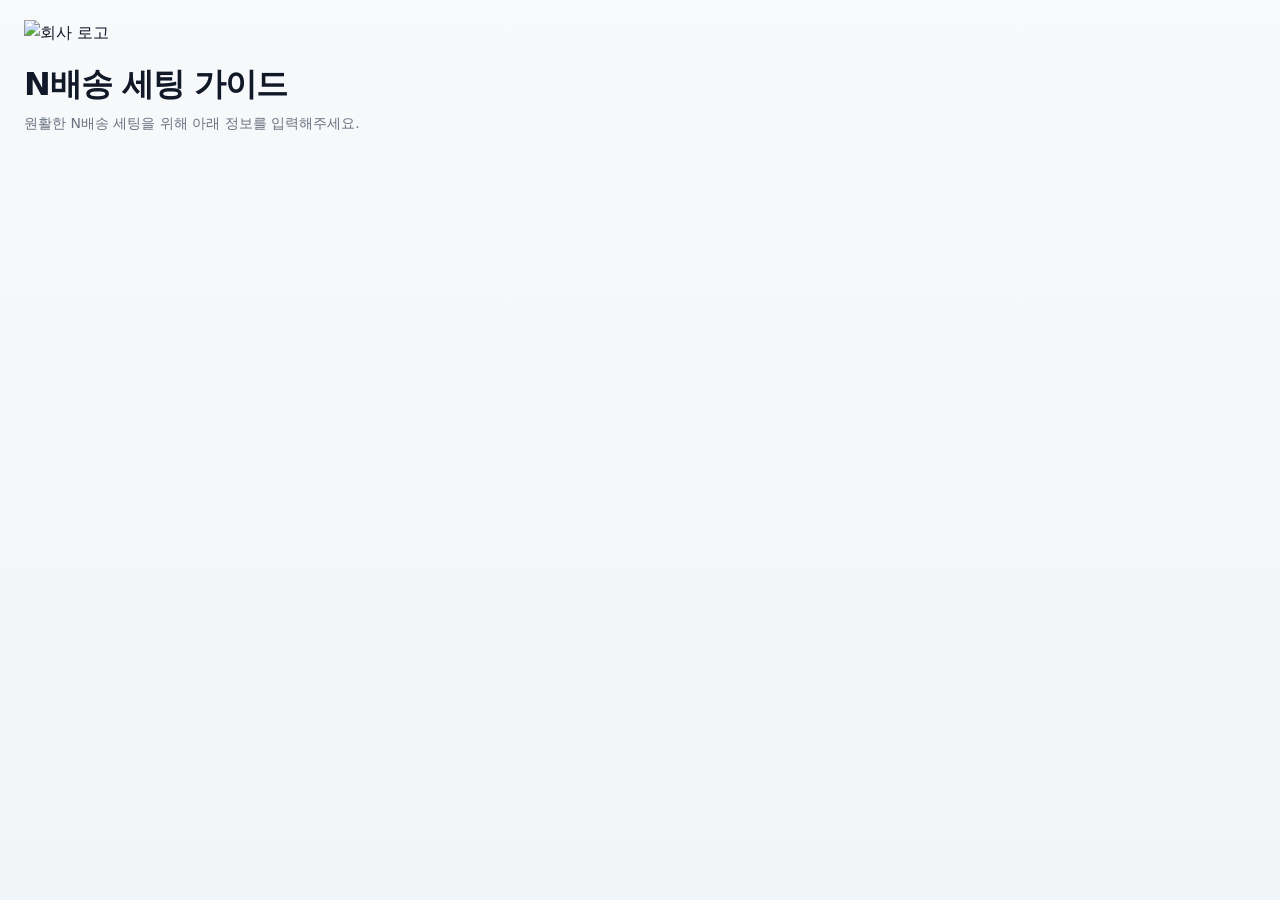
==== commit f2ba8418: "Update index.html" ====
--- a/index.html
+++ b/index.html
@@ -96,16 +96,20 @@
 
     .step-item{border:1px solid var(--line);border-radius:18px;overflow:hidden;background:#fff;transition:all .2s ease}
     .step-item.active{border-color:#d9e4ff;box-shadow:0 8px 24px rgba(0,64,209,.08)}
+    .step-item.locked{opacity:.72;background:#fafbfc}
     .step-header{width:100%;border:none;background:#fff;padding:14px;display:flex;align-items:center;gap:12px;text-align:left;cursor:pointer}
     .step-item.active .step-header{background:linear-gradient(180deg,#fbfcff 0%, #f4f7ff 100%)}
+    .step-item.locked .step-header{background:#fafbfc;cursor:not-allowed}
     .step-num{width:36px;height:36px;border-radius:12px;display:grid;place-items:center;font-size:14px;font-weight:800;background:#f3f4f6;color:#374151;flex:0 0 36px}
     .step-item.active .step-num{background:var(--brand);color:#fff}
+    .step-item.locked .step-num{background:#e5e7eb;color:#6b7280}
     .step-main{min-width:0;flex:1}
     .step-title{margin:0 0 4px;font-size:14px;font-weight:800;letter-spacing:-.02em}
     .step-state{display:flex;align-items:center;gap:7px;color:var(--muted);font-size:12px;font-weight:700}
     .dot{width:8px;height:8px;border-radius:50%;background:#d1d5db}
     .dot.done{background:var(--naver)}
     .dot.current{background:var(--brand)}
+    .dot.locked{background:#9ca3af}
     .chev{color:#94a3b8;transition:transform .2s ease;font-size:18px}
     .step-item.active .chev{transform:rotate(180deg)}
     .step-body{display:none;padding:10px 14px 14px;border-top:1px solid #f0f3f6;background:#fcfdff}
@@ -167,6 +171,10 @@
     .render-image{margin-top:14px;border:1px solid var(--line);border-radius:18px;overflow:hidden;background:#fff}
     .render-image img{width:100%;height:auto;object-fit:contain;background:#fff}
     .render-caption{padding:12px 14px;border-top:1px solid var(--line);font-size:13px;color:var(--muted);white-space:pre-line}
+    .lock-box{
+      padding:18px;border:1px solid #e5e7eb;border-radius:18px;background:#f9fafb;
+      color:#4b5563;font-size:14px;white-space:pre-line;
+    }
 
     .check-area{display:grid;grid-template-columns:repeat(2,minmax(0,1fr));gap:12px}
     .check-row{display:flex;gap:10px;align-items:flex-start;padding:15px 16px;border:1px solid var(--line);border-radius:16px;background:#fbfcfd;min-width:0;transition:all .15s ease}
@@ -258,7 +266,7 @@
       <p class="sub" id="appSub">원활한 N배송 세팅을 위해 아래 정보를 입력해주세요.</p>
     </div>
 
-    <div id="inquiryWrap">
+    <div id="inquiryWrap" class="hidden">
       <div class="form-section">
         <div class="form-grid">
           <div class="field full">
@@ -355,6 +363,15 @@
       </div>
     </div>
 
+    <div id="waitingWrap" class="hidden">
+      <div class="form-section" style="text-align:center;">
+        <div style="font-size:22px;font-weight:900;line-height:1.6;letter-spacing:-.02em;">
+          제출된 내용을 품고에서 확인하고 있어요.<br>
+          N배송 세팅 가이드가 오픈되기 전까지 조금만 기다려주세요🙏
+        </div>
+      </div>
+    </div>
+
     <div id="guideWrap" class="hidden">
       <div class="layout">
         <aside class="card sidebar">
@@ -379,9 +396,6 @@
         <main class="card main">
           <div class="hero">
             <div>
-              <div class="logo-wrap" style="margin-bottom:8px;">
-                <img src="./logo.png" class="top-logo" alt="회사 로고">
-              </div>
               <div class="step-chip" id="heroChip">STEP</div>
               <h2 id="heroTitle">불러오는 중...</h2>
               <p id="heroDesc"></p>
@@ -472,11 +486,12 @@
         </div>
       </div>
       <div class="summary-box">
-        아래 버튼을 눌러 N배송 세팅 가이드를 확인해주세요.
+        품고에서 확인 후 N배송 세팅 가이드를 오픈해드릴게요!<br>
+        오픈이 완료되면 메일로 안내해드립니다🤗
       </div>
       <div class="footer-nav">
         <div></div>
-        <button class="btn primary" id="goGuideBtn" type="button">가이드 보러가기</button>
+        <button class="btn primary" id="submitDoneBtn" type="button">확인</button>
       </div>
     </div>
   </div>
@@ -536,6 +551,7 @@
     const clientCode = params.get('client') || '';
 
     const inquiryWrap = document.getElementById('inquiryWrap');
+    const waitingWrap = document.getElementById('waitingWrap');
     const guideWrap = document.getElementById('guideWrap');
 
     const packType = document.getElementById('packType');
@@ -574,7 +590,7 @@
     const openSummaryBtn = document.getElementById('openSummaryBtn');
 
     const submitModal = document.getElementById('submitModal');
-    const goGuideBtn = document.getElementById('goGuideBtn');
+    const submitDoneBtn = document.getElementById('submitDoneBtn');
 
     const imageModal = document.getElementById('imageModal');
     const imageBackdrop = document.getElementById('imageBackdrop');
@@ -612,11 +628,30 @@
         if (!DATA.length) throw new Error('활성화된 steps 데이터가 없습니다.');
 
         state = loadState();
-        currentIndex = Math.min(state.currentIndex ?? 0, DATA.length - 1);
+
+        const submitted = String(CLIENT_INFO['사전문의제출여부'] || '').trim().toUpperCase() === 'Y';
+        const guideOpened = String(CLIENT_INFO['가이드오픈여부'] || '').trim().toUpperCase() === 'Y';
+
+        const maxUnlocked = getMaxUnlockedStepIndex();
+        currentIndex = Math.min(state.currentIndex ?? 0, maxUnlocked);
         openStepId = state.openStepId || DATA[currentIndex].id;
         currentItemIndex = Math.max(0, state.currentItemIndex ?? 0);
 
-        render();
+        if (guideOpened) {
+          inquiryWrap.classList.add('hidden');
+          waitingWrap.classList.add('hidden');
+          guideWrap.classList.remove('hidden');
+          render();
+        } else if (submitted) {
+          inquiryWrap.classList.add('hidden');
+          guideWrap.classList.add('hidden');
+          waitingWrap.classList.remove('hidden');
+        } else {
+          guideWrap.classList.add('hidden');
+          waitingWrap.classList.add('hidden');
+          inquiryWrap.classList.remove('hidden');
+        }
+
       } catch (err) {
         showError(
           '시트 데이터를 불러오지 못했습니다.\\n\\n' +
@@ -644,9 +679,11 @@
       summaryEditBtn.addEventListener('click', closeSummaryModal);
       summarySubmitBtn.addEventListener('click', submitInquiry);
 
-      goGuideBtn.addEventListener('click', () => {
+      submitDoneBtn.addEventListener('click', () => {
         submitModal.classList.remove('open');
-        showGuideAfterInquiry();
+        inquiryWrap.classList.add('hidden');
+        guideWrap.classList.add('hidden');
+        waitingWrap.classList.remove('hidden');
       });
 
       imageBackdrop.addEventListener('click', closeImageModal);
@@ -736,6 +773,7 @@
 
         return {
           id: stepId,
+          order: Number(step['단계순서'] || 0),
           title: step['단계명'] || '',
           desc: step['단계설명'] || '',
           leadHtml: step['리드문구'] || '',
@@ -888,7 +926,6 @@
 
     async function submitInquiry() {
       closeSummaryModal();
-      submitModal.classList.add('open');
 
       try {
         const v = getFormValues();
@@ -906,18 +943,12 @@
           throw new Error('웹앱 응답을 읽지 못했습니다.');
         }
         if (!data.ok) throw new Error(data.message || '제출에 실패했습니다.');
+
+        submitModal.classList.add('open');
       } catch (e) {
-        submitModal.classList.remove('open');
         inquiryError.textContent = e.message || '제출 중 오류가 발생했습니다.';
         inquiryError.classList.remove('hidden');
       }
-    }
-
-    function showGuideAfterInquiry() {
-      inquiryWrap.classList.add('hidden');
-      guideWrap.classList.remove('hidden');
-      window.scrollTo({ top: 0, behavior: 'smooth' });
-      render();
     }
 
     function storageKey() {
@@ -948,12 +979,31 @@
       return state.checks[stepId];
     }
 
+    function isStepUnlocked(step, idx) {
+      if (idx <= 1) return true;
+      const header = `STEP${idx + 1}오픈여부`;
+      return String(CLIENT_INFO?.[header] || '').trim().toUpperCase() === 'Y';
+    }
+
+    function getMaxUnlockedStepIndex() {
+      let maxIndex = 0;
+      for (let i = 0; i < DATA.length; i++) {
+        if (isStepUnlocked(DATA[i], i)) {
+          maxIndex = i;
+        } else {
+          break;
+        }
+      }
+      return maxIndex;
+    }
+
     function isStepDone(step) {
       const arr = getChecks(step.id);
       return step.checks.length > 0 && step.checks.every((_, i) => !!arr[i]);
     }
 
     function statusOf(step, idx) {
+      if (!isStepUnlocked(step, idx)) return { text:'오픈 전', cls:'locked' };
       if (isStepDone(step)) return { text:'완료', cls:'done' };
       if (idx === currentIndex) return { text:'진행중', cls:'current' };
       return { text:'대기', cls:'' };
@@ -965,6 +1015,9 @@
     }
 
     function render() {
+      const maxUnlocked = getMaxUnlockedStepIndex();
+      if (currentIndex > maxUnlocked) currentIndex = maxUnlocked;
+
       renderAccordion();
       renderMain();
       errorBox.innerHTML = '';
@@ -977,24 +1030,29 @@
 
       DATA.forEach((step, idx) => {
         const s = statusOf(step, idx);
+        const unlocked = isStepUnlocked(step, idx);
         const item = document.createElement('div');
-        item.className = 'step-item' + (openStepId === step.id ? ' active' : '');
+        item.className = 'step-item' + (openStepId === step.id ? ' active' : '') + (unlocked ? '' : ' locked');
         item.innerHTML = `
-          <button class="step-header" type="button">
+          <button class="step-header" type="button" ${unlocked ? '' : 'disabled'}>
             <div class="step-num">${idx + 1}</div>
             <div class="step-main">
               <div class="step-title">${escapeHtml(step.title)}</div>
               <div class="step-state"><span class="dot ${s.cls}"></span><span>${s.text}</span></div>
             </div>
-            <div class="chev">⌄</div>
+            <div class="chev">${unlocked ? '⌄' : '🔒'}</div>
           </button>
           <div class="step-body">
             <div class="step-sublist">
-              ${step.items.map(x => `<div class="step-subitem"><span>ㄴ</span><span>${escapeHtml(x.title)}</span></div>`).join('') || '<div class="empty">하위 항목 없음</div>'}
+              ${unlocked
+                ? (step.items.map(x => `<div class="step-subitem"><span>ㄴ</span><span>${escapeHtml(x.title)}</span></div>`).join('') || '<div class="empty">하위 항목 없음</div>')
+                : '<div class="empty">품고에서 오픈 후 확인 가능합니다.</div>'}
             </div>
           </div>
         `;
+
         item.querySelector('.step-header').addEventListener('click', () => {
+          if (!unlocked) return;
           currentIndex = idx;
           currentItemIndex = 0;
           openStepId = openStepId === step.id ? '' : step.id;
@@ -1009,9 +1067,22 @@
 
     function renderMain() {
       const step = DATA[currentIndex];
+      const unlocked = isStepUnlocked(step, currentIndex);
+
       heroChip.textContent = `STEP ${currentIndex + 1}`;
       heroTitle.textContent = step.title;
       heroDesc.textContent = convertEscapedNewlines_(step.desc);
+
+      if (!unlocked) {
+        leadText.textContent = '해당 단계는 아직 오픈되지 않았습니다.';
+        flowList.innerHTML = '';
+        detailList.innerHTML = `<div class="lock-box">품고에서 확인 후 해당 단계를 오픈해드릴 예정입니다.\n오픈이 완료되면 메일로 안내드립니다.</div>`;
+        checkArea.innerHTML = '';
+        prevBtn.disabled = currentIndex === 0;
+        nextBtn.disabled = true;
+        return;
+      }
+
       leadText.innerHTML = convertEscapedNewlines_(step.leadHtml || '<span class="empty">리드문구가 비어 있습니다.</span>');
 
       const checks = getChecks(step.id);
@@ -1056,29 +1127,68 @@
         checkArea.appendChild(row);
       });
 
+      const maxUnlocked = getMaxUnlockedStepIndex();
       prevBtn.disabled = currentIndex === 0 && currentItemIndex === 0;
-      nextBtn.disabled = currentIndex === DATA.length - 1 && currentItemIndex === step.items.length - 1;
+      nextBtn.disabled = (currentIndex === maxUnlocked && currentItemIndex === step.items.length - 1);
     }
 
     function renderDetail(item) {
-      const title = `<h3 class="detail-title">${escapeHtml(item.title)}</h3>`;
-      const body = item.bodyHtml ? `<div class="detail-body">${wrapTables(convertEscapedNewlines_(item.bodyHtml))}</div>` : '';
-      const note = item.noteHtml ? `<div class="subnote">${convertEscapedNewlines_(item.noteHtml)}</div>` : '';
-      const warn = item.warnHtml ? `<div class="warn"><strong>주의</strong>${convertEscapedNewlines_(item.warnHtml)}</div>` : '';
+      const title = `<h3 class="detail-title">${escapeHtml(item.title || '')}</h3>`;
+
+      const body = item.bodyHtml
+        ? `<div class="detail-body">${wrapTables(convertEscapedNewlines_(item.bodyHtml))}</div>`
+        : '';
+
+      const note = item.noteHtml
+        ? `<div class="subnote">${convertEscapedNewlines_(item.noteHtml)}</div>`
+        : '';
+
+      const warn = item.warnHtml
+        ? `<div class="warn"><strong>주의</strong>${convertEscapedNewlines_(item.warnHtml)}</div>`
+        : '';
+
       const imageUrl = normalizeImageUrl_(item.imageUrl);
+
       const image = imageUrl
-        ? `<div class="render-image"><img src="${escapeAttr(imageUrl)}" alt="${escapeAttr(item.title)}">${item.imageCaption ? `<div class="render-caption">${escapeHtml(item.imageCaption).replaceAll('\\n','\n')}</div>` : ''}</div>`
+        ? `<div class="render-image">
+            <img src="${escapeAttr(imageUrl)}" alt="${escapeAttr(item.title || '')}">
+            ${item.imageCaption
+              ? `<div class="render-caption">${escapeHtml(item.imageCaption).replaceAll('\\n','\n')}</div>`
+              : ''}
+           </div>`
         : '';
 
+      const button = item.linkUrl
+        ? `<div style="margin-top:16px;">
+            <a class="btn primary"
+               href="${escapeAttr(item.linkUrl)}"
+               target="_blank"
+               rel="noopener noreferrer">
+               ${escapeHtml(item.linkText || '바로가기')}
+            </a>
+           </div>`
+        : '';
+
       if (item.type === 'path') {
-        return `${title}<div class="subnote">${escapeHtml(stripHtml(item.bodyHtml)).replaceAll('>', '→').replaceAll('\\n', '\n')}</div>${warn}`;
-      }
-
-      if (item.type === 'link') {
-        return `${title}${body}${warn}${item.linkUrl ? `<div style="margin-top:12px;"><a class="btn primary" href="${escapeAttr(item.linkUrl)}" target="_blank" rel="noopener noreferrer">${escapeHtml(item.linkText || '바로가기')}</a></div>` : ''}`;
-      }
-
-      return `${title}${body}${image}${note}${warn}`;
+        return `
+          ${title}
+          <div class="subnote">
+            ${escapeHtml(stripHtml(item.bodyHtml || '')).replaceAll('>', '→').replaceAll('\\n', '\n')}
+          </div>
+          ${note}
+          ${warn}
+          ${button}
+        `;
+      }
+
+      return `
+        ${title}
+        ${body}
+        ${image}
+        ${note}
+        ${warn}
+        ${button}
+      `;
     }
 
     function convertEscapedNewlines_(text) {
@@ -1105,11 +1215,15 @@
 
     function openFaqModal() {
       const step = DATA[currentIndex];
+      const unlocked = isStepUnlocked(step, currentIndex);
+
       faqModalTitle.textContent = `${step.title} FAQ`;
       faqModalSub.textContent = '현재 단계에서 자주 막히는 항목을 정리했습니다.';
       faqList.innerHTML = '';
 
-      if (!step.faqs.length) {
+      if (!unlocked) {
+        faqList.innerHTML = '<div class="empty">해당 단계는 아직 오픈되지 않았습니다.</div>';
+      } else if (!step.faqs.length) {
         faqList.innerHTML = '<div class="empty">등록된 FAQ가 없습니다.</div>';
       } else {
         step.faqs.forEach((faq, idx) => {
@@ -1148,13 +1262,15 @@
 
     function handleNext() {
       const step = DATA[currentIndex];
+      const maxUnlocked = getMaxUnlockedStepIndex();
+
       if (currentItemIndex < step.items.length - 1) {
         currentItemIndex += 1;
         saveState();
         renderMain();
         return;
       }
-      if (currentIndex < DATA.length - 1) {
+      if (currentIndex < maxUnlocked) {
         currentIndex += 1;
         currentItemIndex = 0;
         openStepId = DATA[currentIndex].id;
@@ -1177,6 +1293,7 @@
 
     function showError(message) {
       inquiryWrap.classList.add('hidden');
+      waitingWrap.classList.add('hidden');
       guideWrap.classList.remove('hidden');
       errorBox.innerHTML = `<div class="error">${escapeHtml(message)}</div>`;
       stepAccordion.innerHTML = `<div class="error">${escapeHtml(message)}</div>`;
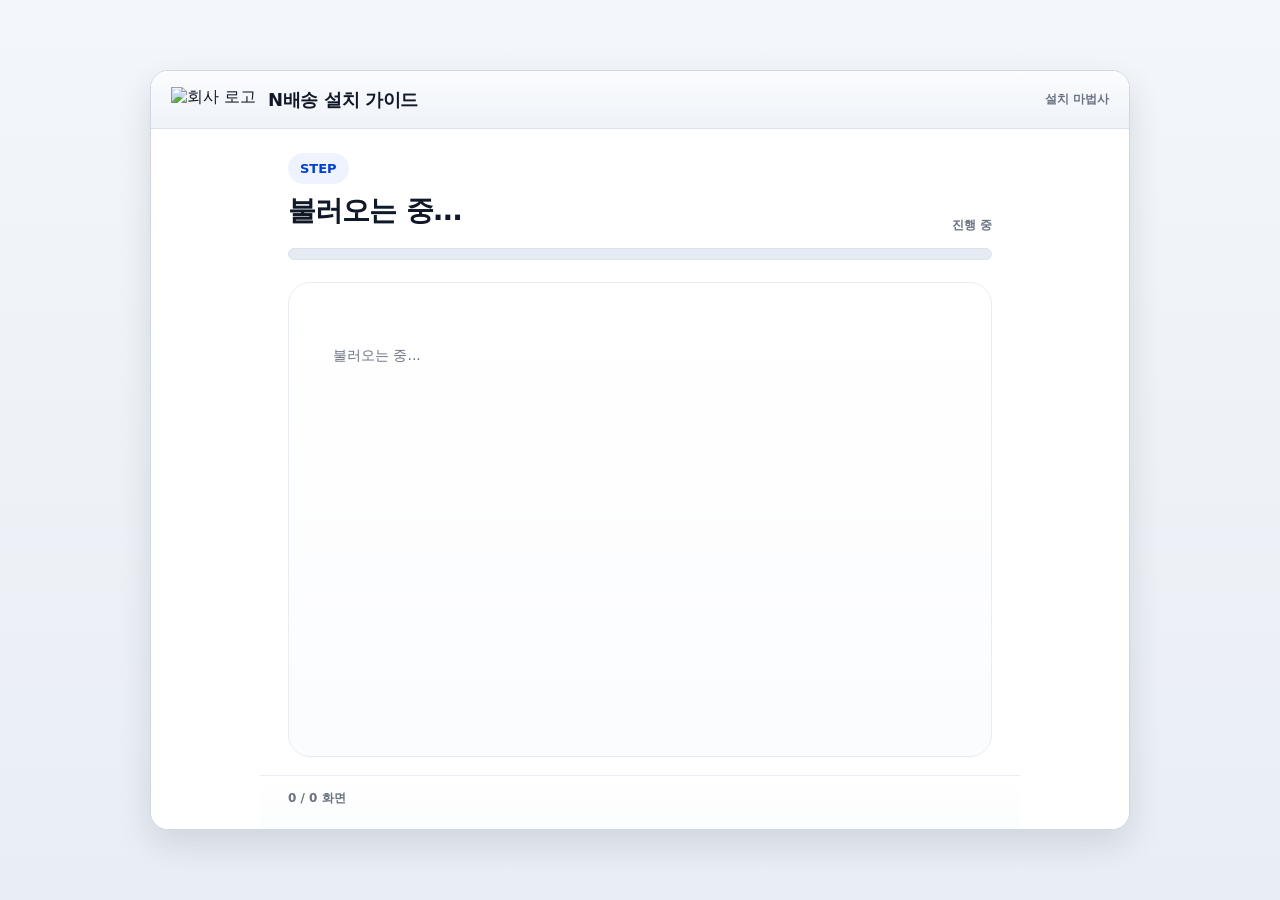
==== commit 819bc475: "Update index.html" ====
--- a/index.html
+++ b/index.html
@@ -3,7 +3,7 @@
 <head>
   <meta charset="utf-8" />
   <meta name="viewport" content="width=device-width, initial-scale=1" />
-  <title>N배송 세팅 가이드</title>
+  <title>N배송 설치 가이드</title>
 
   <link rel="stylesheet" as="style" crossorigin
     href="https://cdn.jsdelivr.net/gh/orioncactus/pretendard@v1.3.9/dist/web/variable/pretendardvariable.css" />
@@ -11,49 +11,31 @@
 
   <style>
     :root{
-      --bg:#f4f6f8;
-      --card:#ffffff;
+      --bg:#eef2f7;
+      --panel:#ffffff;
+      --line:#d9e1ea;
       --text:#111827;
       --muted:#6b7280;
-      --line:#e7ebf0;
-
       --brand:#0040d1;
       --brand-soft:#eef3ff;
-      --brand-line:#cddcff;
-      --brand-deep:#0032a8;
-
-      --naver:#03C75A;
-      --naver-soft:#effaf4;
-      --naver-line:#bdeccc;
-      --naver-deep:#00a246;
-
-      --soft:#f8fafc;
-      --soft-blue:#edf4fb;
-
       --warn-bg:#fff7ed;
       --warn-line:#fed7aa;
       --warn-text:#9a3412;
-
       --danger-bg:#fff1f2;
       --danger-line:#fecdd3;
       --danger-text:#be123c;
-
-      --shadow:0 10px 30px rgba(15,23,42,.05);
-      --shadow-soft:0 6px 18px rgba(15,23,42,.04);
-
-      --radius-2xl:28px;
-      --radius-xl:24px;
-      --radius-lg:18px;
-      --radius-md:14px;
+      --shadow:0 14px 34px rgba(15,23,42,.12);
+      --progress-bg:#e5ebf2;
+      --progress-fill:#0040d1;
     }
 
     *{box-sizing:border-box}
     html,body{margin:0;padding:0;height:100%}
     body{
       font-family:"Pretendard Variable","Pretendard",system-ui,sans-serif;
-      background:linear-gradient(180deg,#f7f9fb 0%, #f2f5f8 100%);
+      background:linear-gradient(180deg,#f3f6fa 0%, #e9eef5 100%);
       color:var(--text);
-      line-height:1.6;
+      overflow:hidden;
     }
 
     button,input,select,textarea{font:inherit}
@@ -61,382 +43,696 @@
     a{text-decoration:none}
     .hidden{display:none !important}
 
-    .app{width:100%;min-height:100vh;padding:20px}
-    .topbar{margin-bottom:18px;padding:0 4px}
-    .logo-wrap{margin-bottom:14px}
+    .app{
+      width:100%;
+      height:100vh;
+      display:flex;
+      align-items:center;
+      justify-content:center;
+      padding:20px;
+    }
+
+    .wizard-window{
+      width:min(980px, 100%);
+      height:min(760px, calc(100vh - 40px));
+      background:var(--panel);
+      border:1px solid #cfd8e4;
+      border-radius:18px;
+      box-shadow:var(--shadow);
+      overflow:hidden;
+      display:flex;
+      flex-direction:column;
+    }
+
+    .window-titlebar{
+      height:58px;
+      background:linear-gradient(180deg,#fbfcfe 0%, #eef3f8 100%);
+      border-bottom:1px solid var(--line);
+      display:flex;
+      align-items:center;
+      justify-content:space-between;
+      padding:0 20px;
+      flex:0 0 58px;
+    }
+
+    .titlebar-left{
+      display:flex;
+      align-items:center;
+      gap:12px;
+      min-width:0;
+    }
+
     .top-logo{
-      height:32px;
+      height:26px;
       width:auto;
       object-fit:contain;
-      display:block;
-    }
-
-    h1{margin:0 0 8px;font-size:32px;line-height:1.18;letter-spacing:-.03em}
-    .sub{margin:0;color:var(--muted);font-size:14px;white-space:pre-line}
-
-    .layout{display:grid;grid-template-columns:300px minmax(0,1fr);gap:18px;min-height:calc(100vh - 110px)}
-
-    .card{
-      background:rgba(255,255,255,.92);border:1px solid rgba(255,255,255,.88);
-      border-radius:var(--radius-2xl);box-shadow:var(--shadow);backdrop-filter:blur(8px);
-    }
-
-    .sidebar{display:flex;flex-direction:column;height:calc(100vh - 40px);position:sticky;top:20px;padding:18px}
-    .sidebar-header{flex:0 0 auto}
-    .sidebar-steps{flex:1;overflow-y:auto;margin-top:12px;margin-bottom:12px;padding-right:4px;scroll-behavior:smooth}
-    .sidebar-footer{flex:0 0 auto;margin-top:auto}
-    .sidebar-steps::-webkit-scrollbar{width:6px}
-    .sidebar-steps::-webkit-scrollbar-thumb{background:#dbe2ea;border-radius:999px}
-    .sidebar-steps::-webkit-scrollbar-track{background:transparent}
-
-    .side-head{display:flex;justify-content:space-between;align-items:center;gap:8px;margin-bottom:0}
-    .side-title{font-size:17px;font-weight:900;letter-spacing:-.02em}
-    .progress{padding:6px 10px;border-radius:999px;background:var(--brand-soft);color:var(--brand);font-size:12px;font-weight:800;white-space:nowrap}
-    .accordion{display:flex;flex-direction:column;gap:10px}
-
-    .step-item{border:1px solid var(--line);border-radius:18px;overflow:hidden;background:#fff;transition:all .2s ease}
-    .step-item.active{border-color:#d9e4ff;box-shadow:0 8px 24px rgba(0,64,209,.08)}
-    .step-item.locked{opacity:.72;background:#fafbfc}
-    .step-header{width:100%;border:none;background:#fff;padding:14px;display:flex;align-items:center;gap:12px;text-align:left;cursor:pointer}
-    .step-item.active .step-header{background:linear-gradient(180deg,#fbfcff 0%, #f4f7ff 100%)}
-    .step-item.locked .step-header{background:#fafbfc;cursor:not-allowed}
-    .step-num{width:36px;height:36px;border-radius:12px;display:grid;place-items:center;font-size:14px;font-weight:800;background:#f3f4f6;color:#374151;flex:0 0 36px}
-    .step-item.active .step-num{background:var(--brand);color:#fff}
-    .step-item.locked .step-num{background:#e5e7eb;color:#6b7280}
-    .step-main{min-width:0;flex:1}
-    .step-title{margin:0 0 4px;font-size:14px;font-weight:800;letter-spacing:-.02em}
-    .step-state{display:flex;align-items:center;gap:7px;color:var(--muted);font-size:12px;font-weight:700}
-    .dot{width:8px;height:8px;border-radius:50%;background:#d1d5db}
-    .dot.done{background:var(--naver)}
-    .dot.current{background:var(--brand)}
-    .dot.locked{background:#9ca3af}
-    .chev{color:#94a3b8;transition:transform .2s ease;font-size:18px}
-    .step-item.active .chev{transform:rotate(180deg)}
-    .step-body{display:none;padding:10px 14px 14px;border-top:1px solid #f0f3f6;background:#fcfdff}
-    .step-item.active .step-body{display:block}
-    .step-sublist{display:flex;flex-direction:column;gap:8px}
-    .step-subitem{display:flex;gap:8px;font-size:13px;color:#475569;word-break:break-word}
-    .side-note{padding:13px 14px;border-radius:16px;background:#f8fafc;border:1px solid var(--line);color:var(--muted);font-size:12px}
-
-    .main{padding:28px;min-width:0}
-    .hero{display:flex;justify-content:space-between;align-items:flex-start;gap:16px;margin-bottom:18px;flex-wrap:wrap;padding:4px 0 2px}
-    .step-chip{display:inline-flex;align-items:center;gap:8px;padding:8px 12px;border-radius:999px;background:var(--brand-soft);color:var(--brand);font-size:13px;font-weight:800;margin-bottom:12px}
-    .hero h2{margin:0 0 10px;font-size:30px;line-height:1.18;letter-spacing:-.03em;word-break:keep-all}
-    .hero p{margin:0;color:var(--muted);font-size:15px;word-break:keep-all;white-space:pre-line}
-    .actions{display:flex;gap:10px;flex-wrap:wrap}
-
-    .btn{border:none;padding:12px 16px;border-radius:14px;font-weight:800;cursor:pointer;text-decoration:none;display:inline-flex;align-items:center;justify-content:center;transition:all .18s ease}
-    .btn:hover{transform:translateY(-1px)}
-    .btn.secondary{background:#fff;border:1px solid var(--line);color:#111827;box-shadow:var(--shadow-soft)}
-    .btn.primary{background:var(--brand);color:#fff;box-shadow:0 10px 20px rgba(0,64,209,.18)}
-    .btn:disabled{opacity:.45;cursor:not-allowed;transform:none}
-
-    .guide{border:1px solid #edf1f5;border-radius:24px;overflow:hidden;background:#fff}
-    .guide-section{padding:26px}
-    .guide-section + .guide-section{border-top:1px solid #eff3f6}
-    .section-label{margin:0 0 14px;font-size:12px;font-weight:900;color:#7b8794;text-transform:uppercase;letter-spacing:.08em}
-    .lead-box{background:linear-gradient(180deg,#fcfdff 0%, #f4f7ff 100%)}
-    .lead-text{margin:0;font-size:22px;line-height:1.5;font-weight:800;letter-spacing:-.025em;word-break:keep-all;white-space:pre-line}
-
-    .process-strip-wrap{padding:16px;border-radius:22px;background:var(--soft-blue);border:1px solid #e4edf7}
-    .process-strip{display:grid;grid-template-columns:repeat(auto-fit,minmax(170px,1fr));gap:14px}
-    .process-card{
-      position:relative;min-height:76px;padding:18px 16px 14px;border-radius:16px;background:#fff;border:1px solid #ebeff5;
-      display:flex;align-items:center;justify-content:center;text-align:center;font-size:15px;font-weight:800;color:#222;
-      line-height:1.45;box-shadow:0 3px 10px rgba(15,23,42,.03);transition:all .18s ease;word-break:keep-all;cursor:pointer;
-    }
-    .process-card:hover{transform:translateY(-2px);box-shadow:0 10px 20px rgba(15,23,42,.06)}
-    .process-card.current{box-shadow:0 10px 24px rgba(15,23,42,.10)}
-    .process-card::before{content:attr(data-step);position:absolute;top:10px;left:12px;font-size:11px;font-weight:900;color:#94a3b8;letter-spacing:.06em}
-    .process-card.brand.current{background:linear-gradient(180deg,#f6f8ff 0%, #eef3ff 100%);border-color:var(--brand-line);color:var(--brand)}
-    .process-card.brand.done{background:#f7f9ff;border-color:#d9e3ff;color:#3553a8}
-    .process-card.naver.current{background:linear-gradient(180deg,#f5fff9 0%, #ecfff4 100%);border-color:var(--naver-line);color:var(--naver-deep)}
-    .process-card.naver.done{background:#f9fcfa;border-color:#dce9e1;color:#3f4d46}
-
-    .detail-list{display:flex;flex-direction:column;gap:0}
-    .detail-item{padding:20px 0;border-bottom:1px solid #eef2f7}
-    .detail-item.hidden{display:none}
-    .detail-item:last-child{border-bottom:none;padding-bottom:0}
-    .detail-title{margin:0 0 10px;font-size:18px;font-weight:900;letter-spacing:-.02em;word-break:keep-all}
-    .detail-body{margin:0;font-size:15px;color:#374151;word-break:break-word;overflow-wrap:anywhere;white-space:pre-line}
+      flex:0 0 auto;
+    }
+
+    .window-title{
+      font-size:18px;
+      font-weight:900;
+      letter-spacing:-.02em;
+      white-space:nowrap;
+      overflow:hidden;
+      text-overflow:ellipsis;
+    }
+
+    .window-sub{
+      font-size:12px;
+      color:var(--muted);
+      font-weight:700;
+      margin-left:12px;
+      flex:0 0 auto;
+    }
+
+    .window-body{
+      flex:1 1 auto;
+      min-height:0;
+      display:flex;
+      justify-content:center;
+      background:#fff;
+    }
+
+    .right-pane{
+      width:100%;
+      max-width:760px;
+      margin:0 auto;
+      min-width:0;
+      min-height:0;
+      display:flex;
+      flex-direction:column;
+      background:#fff;
+    }
+
+    .pane-top{
+      padding:24px 28px 0;
+      flex:0 0 auto;
+    }
+
+    .progress-row{
+      display:flex;
+      align-items:flex-end;
+      justify-content:space-between;
+      gap:16px;
+      margin-bottom:14px;
+    }
+
+    .progress-left{
+      min-width:0;
+      flex:1;
+    }
+
+    .step-chip{
+      display:inline-flex;
+      align-items:center;
+      gap:8px;
+      padding:8px 12px;
+      border-radius:999px;
+      background:var(--brand-soft);
+      color:var(--brand);
+      font-size:13px;
+      font-weight:900;
+      margin-bottom:10px;
+    }
+
+    .pane-title{
+      margin:0 0 6px;
+      font-size:28px;
+      line-height:1.2;
+      letter-spacing:-.03em;
+      font-weight:900;
+      word-break:keep-all;
+    }
+
+    .pane-desc{
+      margin:0;
+      color:var(--muted);
+      font-size:14px;
+      white-space:pre-line;
+      word-break:keep-all;
+    }
+
+    .progress-right{
+      text-align:right;
+      font-size:12px;
+      color:var(--muted);
+      font-weight:800;
+      white-space:pre-line;
+      flex:0 0 auto;
+    }
+
+    .progress-track{
+      width:100%;
+      height:12px;
+      border-radius:999px;
+      background:var(--progress-bg);
+      overflow:hidden;
+      border:1px solid #dbe3ee;
+    }
+
+    .progress-fill{
+      height:100%;
+      width:0%;
+      border-radius:999px;
+      background:linear-gradient(90deg,#0040d1 0%, #2d6cff 100%);
+      transition:width .2s ease;
+    }
+
+    .pane-content{
+      flex:1 1 auto;
+      min-height:0;
+      padding:22px 28px 18px;
+      overflow:hidden;
+      display:flex;
+      flex-direction:column;
+    }
+
+    .screen-card{
+      flex:1 1 auto;
+      min-height:0;
+      border:1px solid #e8edf3;
+      border-radius:22px;
+      background:linear-gradient(180deg,#ffffff 0%, #fbfcfe 100%);
+      padding:24px;
+      overflow:hidden;
+      display:flex;
+      flex-direction:column;
+      justify-content:flex-start;
+    }
+
+    .section-label{
+      margin:0 0 12px;
+      font-size:12px;
+      font-weight:900;
+      color:#7b8794;
+      text-transform:uppercase;
+      letter-spacing:.08em;
+    }
+
+    .hero-box{
+      margin-bottom:18px;
+      padding:16px 18px;
+      border-radius:18px;
+      border:1px solid #e4ebf8;
+      background:linear-gradient(180deg,#fcfdff 0%, #f4f7ff 100%);
+      flex:0 0 auto;
+    }
+
+    .hero-text{
+      margin:0;
+      font-size:20px;
+      line-height:1.5;
+      font-weight:900;
+      letter-spacing:-.025em;
+      word-break:keep-all;
+      white-space:pre-line;
+    }
+
+    .screen-body{
+      min-height:0;
+      flex:1 1 auto;
+      overflow:hidden;
+      display:flex;
+      flex-direction:column;
+      gap:14px;
+    }
+
+    .screen-title{
+      margin:0;
+      font-size:22px;
+      line-height:1.3;
+      font-weight:900;
+      letter-spacing:-.02em;
+      word-break:keep-all;
+      flex:0 0 auto;
+    }
+
+    .detail-body{
+      margin:0;
+      font-size:15px;
+      color:#374151;
+      word-break:break-word;
+      overflow-wrap:anywhere;
+      white-space:pre-line;
+      flex:0 0 auto;
+    }
+
     .detail-body p{margin:0 0 10px}
     .detail-body p:last-child{margin-bottom:0}
-    .detail-body table{width:100%;min-width:560px;border-collapse:collapse;background:#fff}
-    .detail-body th,.detail-body td{padding:12px 14px;border-bottom:1px solid var(--line);text-align:left;vertical-align:top;font-size:14px;word-break:break-word}
-    .detail-body th{background:#f8fafc;font-size:13px;font-weight:800;color:#374151}
-    .detail-body .table-wrap{width:100%;overflow-x:auto;margin-top:12px;border:1px solid var(--line);border-radius:16px}
-    .subnote{margin-top:12px;padding:14px 16px;border-radius:16px;background:#f8fbfd;border:1px solid var(--line);font-size:14px;color:#374151;white-space:pre-line;word-break:break-word;overflow-wrap:anywhere}
-    .warn{margin-top:12px;padding:14px 16px;border-radius:16px;background:var(--warn-bg);border:1px solid var(--warn-line);color:var(--warn-text);font-size:14px}
-    .warn strong{display:block;margin-bottom:6px;font-size:13px}
-    .render-image{margin-top:14px;border:1px solid var(--line);border-radius:18px;overflow:hidden;background:#fff}
-    .render-image img{width:100%;height:auto;object-fit:contain;background:#fff}
-    .render-caption{padding:12px 14px;border-top:1px solid var(--line);font-size:13px;color:var(--muted);white-space:pre-line}
-    .lock-box{
-      padding:18px;border:1px solid #e5e7eb;border-radius:18px;background:#f9fafb;
-      color:#4b5563;font-size:14px;white-space:pre-line;
-    }
-
-    .check-area{display:grid;grid-template-columns:repeat(2,minmax(0,1fr));gap:12px}
-    .check-row{display:flex;gap:10px;align-items:flex-start;padding:15px 16px;border:1px solid var(--line);border-radius:16px;background:#fbfcfd;min-width:0;transition:all .15s ease}
-    .check-row input{width:18px;height:18px;margin-top:2px;accent-color:var(--brand);flex:0 0 auto}
-    .check-row span{font-size:14px;font-weight:700;word-break:break-word;white-space:pre-line}
-    .footer-nav{display:flex;justify-content:space-between;gap:12px;margin-top:18px;flex-wrap:wrap}
-
-    .loading{padding:40px 20px;color:var(--muted);font-size:14px}
-    .error{margin-top:12px;padding:16px;border-radius:16px;background:var(--danger-bg);border:1px solid var(--danger-line);color:var(--danger-text);font-size:14px;white-space:pre-line}
-    .empty{color:var(--muted);font-size:14px}
-
-    .form-section{padding:24px;border:1px solid #edf1f5;border-radius:24px;background:#fff;box-shadow:var(--shadow-soft)}
-    .form-grid{display:grid;grid-template-columns:repeat(2,minmax(0,1fr));gap:16px}
+
+    .detail-body table{
+      width:100%;
+      min-width:560px;
+      border-collapse:collapse;
+      background:#fff;
+    }
+
+    .detail-body th,.detail-body td{
+      padding:12px 14px;
+      border-bottom:1px solid var(--line);
+      text-align:left;
+      vertical-align:top;
+      font-size:14px;
+      word-break:break-word;
+    }
+
+    .detail-body th{
+      background:#f8fafc;
+      font-size:13px;
+      font-weight:800;
+      color:#374151;
+    }
+
+    .table-wrap{
+      width:100%;
+      overflow-x:auto;
+      margin-top:12px;
+      border:1px solid var(--line);
+      border-radius:16px;
+      flex:0 0 auto;
+    }
+
+    .subnote{
+      padding:14px 16px;
+      border-radius:16px;
+      background:#f8fbfd;
+      border:1px solid var(--line);
+      font-size:14px;
+      color:#374151;
+      white-space:pre-line;
+      word-break:break-word;
+      overflow-wrap:anywhere;
+      flex:0 0 auto;
+    }
+
+    .warn{
+      padding:14px 16px;
+      border-radius:16px;
+      background:var(--warn-bg);
+      border:1px solid var(--warn-line);
+      color:var(--warn-text);
+      font-size:14px;
+      white-space:pre-line;
+      flex:0 0 auto;
+    }
+
+    .warn strong{
+      display:block;
+      margin-bottom:6px;
+      font-size:13px;
+    }
+
+    .render-image{
+      border:1px solid var(--line);
+      border-radius:18px;
+      overflow:hidden;
+      background:#fff;
+      flex:0 0 auto;
+    }
+
+    .render-image img{
+      width:100%;
+      max-height:220px;
+      object-fit:contain;
+      background:#fff;
+    }
+
+    .render-caption{
+      padding:12px 14px;
+      border-top:1px solid var(--line);
+      font-size:13px;
+      color:var(--muted);
+      white-space:pre-line;
+    }
+
+    .screen-button{
+      margin-top:auto;
+      padding-top:8px;
+      flex:0 0 auto;
+    }
+
+    .check-area{
+      display:grid;
+      grid-template-columns:repeat(2,minmax(0,1fr));
+      gap:12px;
+      flex:0 0 auto;
+    }
+
+    .check-row{
+      display:flex;
+      gap:10px;
+      align-items:flex-start;
+      padding:15px 16px;
+      border:1px solid var(--line);
+      border-radius:16px;
+      background:#fbfcfd;
+      min-width:0;
+    }
+
+    .check-row input{
+      width:18px;height:18px;
+      margin-top:2px;
+      accent-color:var(--brand);
+      flex:0 0 auto;
+    }
+
+    .check-row span{
+      font-size:14px;
+      font-weight:700;
+      word-break:break-word;
+      white-space:pre-line;
+    }
+
+    .btn{
+      border:none;
+      padding:12px 16px;
+      border-radius:14px;
+      font-weight:800;
+      cursor:pointer;
+      text-decoration:none;
+      display:inline-flex;
+      align-items:center;
+      justify-content:center;
+      transition:all .18s ease;
+    }
+
+    .btn:hover{transform:translateY(-1px)}
+    .btn.secondary{
+      background:#fff;
+      border:1px solid var(--line);
+      color:#111827;
+      box-shadow:0 6px 18px rgba(15,23,42,.05);
+    }
+    .btn.primary{
+      background:var(--brand);
+      color:#fff;
+      box-shadow:0 10px 20px rgba(0,64,209,.18);
+    }
+    .btn:disabled{
+      opacity:.45;
+      cursor:not-allowed;
+      transform:none;
+    }
+
+    .pane-footer{
+      flex:0 0 auto;
+      border-top:1px solid #e9eef4;
+      padding:14px 28px;
+      display:flex;
+      justify-content:space-between;
+      align-items:flex-end;
+      gap:16px;
+      background:linear-gradient(180deg,#ffffff 0%, #fbfcfd 100%);
+    }
+
+    .footer-left{
+      display:flex;
+      flex-direction:column;
+      gap:8px;
+      min-width:0;
+    }
+
+    .footer-page{
+      font-size:12px;
+      color:var(--muted);
+      font-weight:800;
+    }
+
+    .footer-btns{
+      display:flex;
+      gap:10px;
+      flex-wrap:wrap;
+    }
+
+    .footer-right{
+      display:flex;
+      align-items:center;
+      gap:10px;
+      flex:0 0 auto;
+    }
+
+    .form-grid{
+      display:grid;
+      grid-template-columns:repeat(2,minmax(0,1fr));
+      gap:16px;
+      flex:1 1 auto;
+      min-height:0;
+      align-content:start;
+    }
+
     .field{display:flex;flex-direction:column;gap:8px}
     .field.full{grid-column:1 / -1}
-    .field label{font-size:14px;font-weight:800;color:#1f2937;display:flex;align-items:center;gap:4px;white-space:normal}
+
+    .field label{
+      font-size:14px;
+      font-weight:800;
+      color:#1f2937;
+      display:flex;
+      align-items:center;
+      gap:4px;
+      white-space:normal;
+    }
+
     .req{color:#dc2626}
-    .input,.select,.textarea{width:100%;border:1px solid #dbe3ee;border-radius:14px;background:#fff;padding:14px;outline:none;transition:border-color .18s ease, box-shadow .18s ease;color:#111827}
-    .input:focus,.select:focus,.textarea:focus{border-color:#b5c9ff;box-shadow:0 0 0 4px rgba(0,64,209,.08)}
-    .textarea{min-height:120px;resize:vertical}
+
+    .input,.select,.textarea{
+      width:100%;
+      border:1px solid #dbe3ee;
+      border-radius:14px;
+      background:#fff;
+      padding:14px;
+      outline:none;
+      transition:border-color .18s ease, box-shadow .18s ease;
+      color:#111827;
+    }
+
+    .input:focus,.select:focus,.textarea:focus{
+      border-color:#b5c9ff;
+      box-shadow:0 0 0 4px rgba(0,64,209,.08);
+    }
+
+    .textarea{
+      min-height:120px;
+      max-height:140px;
+      resize:none;
+    }
+
     .hint{font-size:12px;color:#6b7280;white-space:pre-line}
     .choice-row{display:flex;gap:10px;flex-wrap:wrap}
-    .choice-pill{border:1px solid #dbe3ee;background:#fff;border-radius:999px;padding:10px 14px;display:inline-flex;align-items:center;gap:8px;cursor:pointer;font-weight:700;color:#374151}
+    .choice-pill{
+      border:1px solid #dbe3ee;
+      background:#fff;
+      border-radius:999px;
+      padding:10px 14px;
+      display:inline-flex;
+      align-items:center;
+      gap:8px;
+      cursor:pointer;
+      font-weight:700;
+      color:#374151;
+    }
     .choice-pill input{accent-color:var(--brand)}
 
-    .pack-card{display:grid;grid-template-columns:120px minmax(0,1fr);gap:14px;align-items:start;padding:14px;border:1px solid #e5ebf2;border-radius:18px;background:#fbfcfe}
-    .pack-thumb{width:120px;height:120px;border-radius:14px;overflow:hidden;background:#fff;border:1px solid #e5e7eb;cursor:pointer}
-    .pack-thumb img{width:100%;height:100%;object-fit:cover}
-    .pack-meta h4{margin:0 0 6px;font-size:15px;font-weight:900}
+    .pack-card{
+      display:grid;
+      grid-template-columns:140px minmax(0,1fr);
+      gap:16px;
+      align-items:start;
+      padding:14px;
+      border:1px solid #e5ebf2;
+      border-radius:18px;
+      background:#fbfcfe;
+    }
+
+    .pack-thumb{
+      width:140px;height:140px;
+      border-radius:14px;
+      overflow:hidden;
+      background:#fff;
+      border:1px solid #e5e7eb;
+      cursor:pointer;
+    }
+
+    .pack-thumb img{
+      width:100%;
+      height:100%;
+      object-fit:cover;
+    }
+
+    .pack-meta h4{margin:0 0 6px;font-size:16px;font-weight:900}
     .pack-meta p{margin:0;font-size:14px;color:#4b5563;white-space:pre-line}
 
-    .summary-box{margin-top:18px;padding:18px;border:1px solid #dbe5ff;border-radius:20px;background:linear-gradient(180deg,#fbfcff 0%, #f5f8ff 100%)}
-    .summary-box h3{margin:0 0 10px;font-size:18px}
-    .summary-list{display:grid;gap:10px}
-    .summary-item{display:grid;grid-template-columns:170px minmax(0,1fr);gap:12px;padding:10px 0;border-bottom:1px solid #e6ecfb}
-    .summary-item:last-child{border-bottom:none}
-    .summary-key{font-size:13px;font-weight:900;color:#4b5563}
-    .summary-val{font-size:14px;color:#111827;word-break:break-word;white-space:pre-line}
-
-    .modal{position:fixed;inset:0;display:none;align-items:center;justify-content:center;padding:20px;z-index:1000}
+    .loading{padding:40px 20px;color:var(--muted);font-size:14px}
+    .error{
+      margin-top:12px;
+      padding:16px;
+      border-radius:16px;
+      background:var(--danger-bg);
+      border:1px solid var(--danger-line);
+      color:var(--danger-text);
+      font-size:14px;
+      white-space:pre-line;
+    }
+    .empty{color:var(--muted);font-size:14px}
+
+    .modal{
+      position:fixed;
+      inset:0;
+      display:none;
+      align-items:center;
+      justify-content:center;
+      padding:20px;
+      z-index:1000;
+    }
+
     .modal.open{display:flex}
-    .modal-backdrop{position:absolute;inset:0;background:rgba(15,23,42,.48);backdrop-filter:blur(2px)}
-    .modal-panel{position:relative;width:min(760px, 100%);max-height:85vh;overflow:auto;background:#fff;border-radius:26px;border:1px solid var(--line);box-shadow:0 24px 60px rgba(15,23,42,.20);padding:24px}
-    .modal-head{display:flex;justify-content:space-between;align-items:flex-start;gap:12px;margin-bottom:18px}
-    .modal-title{margin:0;font-size:24px;line-height:1.2;letter-spacing:-.03em}
-    .modal-sub{margin:8px 0 0;color:var(--muted);font-size:14px;white-space:pre-line}
-    .icon-btn{border:none;background:#f3f4f6;width:40px;height:40px;border-radius:12px;cursor:pointer;font-size:20px;line-height:1}
+
+    .modal-backdrop{
+      position:absolute;
+      inset:0;
+      background:rgba(15,23,42,.48);
+      backdrop-filter:blur(2px);
+    }
+
+    .modal-panel{
+      position:relative;
+      width:min(760px, 100%);
+      max-height:85vh;
+      overflow:auto;
+      background:#fff;
+      border-radius:26px;
+      border:1px solid var(--line);
+      box-shadow:0 24px 60px rgba(15,23,42,.20);
+      padding:24px;
+    }
+
+    .modal-head{
+      display:flex;
+      justify-content:space-between;
+      align-items:flex-start;
+      gap:12px;
+      margin-bottom:18px;
+    }
+
+    .modal-title{
+      margin:0;
+      font-size:24px;
+      line-height:1.2;
+      letter-spacing:-.03em;
+    }
+
+    .modal-sub{
+      margin:8px 0 0;
+      color:var(--muted);
+      font-size:14px;
+      white-space:pre-line;
+    }
+
+    .icon-btn{
+      border:none;
+      background:#f3f4f6;
+      width:40px;height:40px;
+      border-radius:12px;
+      cursor:pointer;
+      font-size:20px;
+      line-height:1;
+    }
+
     .faq-list{display:flex;flex-direction:column;gap:10px}
     .faq-item{border:1px solid var(--line);border-radius:16px;overflow:hidden;background:#fff}
-    .faq-q{width:100%;border:none;background:#fff;padding:16px;text-align:left;display:flex;justify-content:space-between;align-items:center;gap:12px;cursor:pointer;font-weight:800;font-size:15px}
-    .faq-a{display:none;padding:0 16px 16px;color:#374151;font-size:14px;white-space:pre-line;word-break:break-word}
+    .faq-q{
+      width:100%;
+      border:none;
+      background:#fff;
+      padding:16px;
+      text-align:left;
+      display:flex;
+      justify-content:space-between;
+      align-items:center;
+      gap:12px;
+      cursor:pointer;
+      font-weight:800;
+      font-size:15px;
+    }
+
+    .faq-a{
+      display:none;
+      padding:0 16px 16px;
+      color:#374151;
+      font-size:14px;
+      white-space:pre-line;
+      word-break:break-word;
+    }
+
     .faq-item.open .faq-a{display:block}
     .faq-item.open .faq-arrow{transform:rotate(180deg)}
     .faq-arrow{transition:transform .2s ease;color:#6b7280}
+
     .image-modal-panel{width:min(720px,100%);padding:18px}
     .image-modal-panel img{width:100%;height:auto;border-radius:18px}
 
-    @media (max-width:1024px){
-      .layout{grid-template-columns:1fr}
-      .sidebar{position:static;height:auto}
-      .sidebar-steps{overflow:visible;max-height:none}
-      .check-area,.form-grid{grid-template-columns:1fr}
-    }
-
-    @media (max-width:640px){
+    @media (max-width:768px){
       .app{padding:10px}
-      .main{padding:18px}
-      h1{font-size:25px}
-      .hero h2{font-size:24px}
-      .guide-section,.form-section{padding:18px}
-      .modal-panel{padding:18px}
-      .modal-title{font-size:20px}
-      .lead-text{font-size:18px}
-      .process-strip{grid-template-columns:repeat(2,minmax(0,1fr))}
-      .process-card{min-height:64px;font-size:14px;padding:14px 12px}
+      .window-title{font-size:15px}
+      .window-sub{display:none}
+      .pane-top,.pane-content,.pane-footer{padding-left:18px;padding-right:18px}
+      .pane-title{font-size:24px}
+      .hero-text{font-size:18px}
+      .form-grid,.check-area{grid-template-columns:1fr}
       .pack-card{grid-template-columns:1fr}
       .pack-thumb{width:100%;height:180px}
-      .summary-item{grid-template-columns:1fr;gap:4px}
+      .pane-footer{
+        flex-direction:column;
+        align-items:stretch;
+      }
+      .footer-right{justify-content:flex-end}
     }
   </style>
 </head>
 <body>
   <div class="app">
-    <div class="topbar">
-      <div class="logo-wrap">
-        <img src="./logo.png" class="top-logo" alt="회사 로고">
+    <div class="wizard-window">
+      <div class="window-titlebar">
+        <div class="titlebar-left">
+          <img src="./logo.png" class="top-logo" alt="회사 로고">
+          <div class="window-title" id="windowTitleText">N배송 설치 가이드</div>
+        </div>
+        <div class="window-sub" id="windowSubText">설치 마법사</div>
       </div>
-      <h1 id="pageTitle">N배송 세팅 가이드</h1>
-      <p class="sub" id="appSub">원활한 N배송 세팅을 위해 아래 정보를 입력해주세요.</p>
-    </div>
-
-    <div id="inquiryWrap" class="hidden">
-      <div class="form-section">
-        <div class="form-grid">
-          <div class="field full">
-            <label for="loginEmail">1. 품고 나우에 로그인 계정으로 사용할 이메일 주소 / 담당자명 / 연락처를 입력해주세요.<span class="req">*</span></label>
-          </div>
-          <div class="field">
-            <input class="input" id="loginEmail" type="email" placeholder="이메일 주소">
-          </div>
-          <div class="field">
-            <input class="input" id="managerName" type="text" placeholder="담당자명">
-          </div>
-          <div class="field full">
-            <input class="input" id="managerPhone" type="text" placeholder="연락처">
-          </div>
-
-          <div class="field full">
-            <label for="brandAddress">2. 브랜드 주소지 및 대표번호를 입력해주세요.<span class="req">*</span></label>
-          </div>
-          <div class="field">
-            <input class="input" id="brandAddress" type="text" placeholder="브랜드 주소지">
-          </div>
-          <div class="field">
-            <input class="input" id="brandPhone" type="text" placeholder="대표번호">
-          </div>
-
-          <div class="field full">
-            <label>3. 반품 입고지를 선택해주세요.<span class="req">*</span></label>
-            <div class="choice-row">
-              <label class="choice-pill"><input type="radio" name="returnDest" value="품고"> 품고</label>
-              <label class="choice-pill"><input type="radio" name="returnDest" value="자사 물류"> 자사 물류</label>
+
+      <div class="window-body">
+        <section class="right-pane">
+          <div class="pane-top">
+            <div class="progress-row">
+              <div class="progress-left">
+                <div class="step-chip" id="pageChip">STEP</div>
+                <h1 class="pane-title" id="wizardTitle">불러오는 중...</h1>
+                <p class="pane-desc" id="wizardDesc"></p>
+              </div>
+              <div class="progress-right" id="progressStat">진행 중</div>
+            </div>
+
+            <div class="progress-track">
+              <div class="progress-fill" id="progressBarFill"></div>
             </div>
           </div>
 
-          <div class="field full">
-            <label for="inboundDate">4. 초도 입고 예정일을 입력해주세요.<span class="req">*</span></label>
-            <input class="input" id="inboundDate" type="date">
-          </div>
-
-          <div class="field full">
-            <label for="packType">5. 포장 방법을 선택해주세요.<span class="req">*</span></label>
-            <select class="select" id="packType">
-              <option value="">선택해주세요</option>
-              <option value="기본 포장">기본 포장</option>
-              <option value="에어캡 포장">에어캡 포장</option>
-              <option value="버블페이퍼 포장">버블페이퍼 포장</option>
-            </select>
-            <div class="hint">포장 방식에 따라 출고 방법과 비용이 달라질 수 있습니다.</div>
-            <div id="packPreviewArea" class="hidden" style="margin-top:12px;"></div>
-          </div>
-
-          <div class="field full">
-            <label>6. 운영 예정 상품(SKU) 중 단수 출고가 필요한 상품(SKU)이 있나요?<span class="req">*</span></label>
-            <div class="hint">합포 없이 상품(SKU) 자체에 송장을 부착하여 출고해야 하는 상품이 있는 경우 선택해주세요.</div>
-            <div class="choice-row">
-              <label class="choice-pill"><input type="radio" name="singleShipment" value="Y"> Y</label>
-              <label class="choice-pill"><input type="radio" name="singleShipment" value="N"> N</label>
-            </div>
-          </div>
-
-          <div class="field full">
-            <label>7. 초도 입고 예정 월에 예정된 행사 정보가 있나요?<span class="req">*</span></label>
-            <div class="choice-row">
-              <label class="choice-pill"><input type="radio" name="eventPlan" value="Y"> Y</label>
-              <label class="choice-pill"><input type="radio" name="eventPlan" value="N"> N</label>
-            </div>
-          </div>
-
-          <div id="eventFields" class="field full hidden">
-            <div class="form-grid" style="padding:0;">
-              <div class="field">
-                <input class="input" id="eventName" type="text" placeholder="행사명">
-              </div>
-              <div class="field">
-                <input class="input" id="eventDate" type="date">
-              </div>
-              <div class="field full">
-                <input class="input" id="eventExpectedCount" type="number" min="0" placeholder="예상 출고 송장 건 수">
-              </div>
-            </div>
-          </div>
-
-          <div class="field full">
-            <label for="inquiryText">8. 품고에 궁금한 사항이 있으시면 편하게 기재해주세요.</label>
-            <textarea class="textarea" id="inquiryText" placeholder="예: 운영/시스템/반품/포장 관련 문의사항"></textarea>
-          </div>
-        </div>
-
-        <div id="inquiryError" class="error hidden" style="margin-top:16px;"></div>
-
-        <div class="footer-nav">
-          <div></div>
-          <button class="btn primary" id="openSummaryBtn" type="button">제출하기</button>
-        </div>
-      </div>
-    </div>
-
-    <div id="waitingWrap" class="hidden">
-      <div class="form-section" style="text-align:center;">
-        <div style="font-size:22px;font-weight:900;line-height:1.6;letter-spacing:-.02em;">
-          제출된 내용을 품고에서 확인하고 있어요.<br>
-          N배송 세팅 가이드가 오픈되기 전까지 조금만 기다려주세요🙏
-        </div>
-      </div>
-    </div>
-
-    <div id="guideWrap" class="hidden">
-      <div class="layout">
-        <aside class="card sidebar">
-          <div class="sidebar-header">
-            <div class="side-head">
-              <div class="side-title">진행 단계</div>
-              <div class="progress" id="progressText">0 / 0 완료</div>
-            </div>
-          </div>
-
-          <div class="sidebar-steps">
-            <div class="accordion" id="stepAccordion">
+          <div class="pane-content" id="paneContent">
+            <div class="screen-card">
               <div class="loading">불러오는 중...</div>
             </div>
           </div>
 
-          <div class="sidebar-footer">
-            <div class="side-note">설명 과정은 카드 클릭 또는 이전/다음 버튼으로 볼 수 있습니다.</div>
+          <div class="pane-footer">
+            <div class="footer-left">
+              <div class="footer-page" id="footerPageText">0 / 0 화면</div>
+              <div class="footer-btns" id="footerBtnsLeft"></div>
+            </div>
+
+            <div class="footer-right" id="footerBtnsRight"></div>
           </div>
-        </aside>
-
-        <main class="card main">
-          <div class="hero">
-            <div>
-              <div class="step-chip" id="heroChip">STEP</div>
-              <h2 id="heroTitle">불러오는 중...</h2>
-              <p id="heroDesc"></p>
-            </div>
-
-            <div class="actions">
-              <button class="btn secondary" id="faqBtn" type="button">자주 묻는 질문</button>
-            </div>
-          </div>
-
-          <section class="guide">
-            <div class="guide-section lead-box">
-              <div class="section-label">이번 단계에서 할 일</div>
-              <p class="lead-text" id="leadText">시트 데이터를 불러오는 중입니다.</p>
-            </div>
-
-            <div class="guide-section">
-              <div class="section-label">설정 과정</div>
-              <div class="process-strip-wrap">
-                <div class="process-strip" id="flowList"></div>
-              </div>
-            </div>
-
-            <div class="guide-section">
-              <div class="section-label">자세히 안내드릴게요</div>
-              <div class="detail-list" id="detailList"></div>
-            </div>
-
-            <div class="guide-section">
-              <div class="section-label">이것만 확인하면 돼요</div>
-              <div class="check-area" id="checkArea"></div>
-            </div>
-          </section>
-
-          <div class="footer-nav">
-            <button class="btn secondary" id="prevBtn" type="button">이전</button>
-            <button class="btn primary" id="nextBtn" type="button">다음</button>
-          </div>
-
-          <div id="errorBox"></div>
-        </main>
+        </section>
       </div>
     </div>
   </div>
@@ -446,53 +742,12 @@
     <div class="modal-panel" role="dialog" aria-modal="true" aria-labelledby="faqModalTitle">
       <div class="modal-head">
         <div>
-          <h3 class="modal-title" id="faqModalTitle">FAQ</h3>
+          <h3 class="modal-title" id="faqModalTitle">도움말</h3>
           <p class="modal-sub" id="faqModalSub">현재 단계에서 자주 막히는 항목을 정리했습니다.</p>
         </div>
         <button class="icon-btn" id="faqCloseBtn" type="button" aria-label="닫기">×</button>
       </div>
       <div class="faq-list" id="faqList"></div>
-    </div>
-  </div>
-
-  <div class="modal" id="summaryModal" aria-hidden="true">
-    <div class="modal-backdrop" id="summaryBackdrop"></div>
-    <div class="modal-panel" role="dialog" aria-modal="true" aria-labelledby="summaryTitle">
-      <div class="modal-head">
-        <div>
-          <h3 class="modal-title" id="summaryTitle">입력 내용 확인</h3>
-          <p class="modal-sub">제출 전에 입력하신 내용을 한 번 더 확인해주세요.</p>
-        </div>
-        <button class="icon-btn" id="summaryCloseBtn" type="button" aria-label="닫기">×</button>
-      </div>
-      <div class="summary-box">
-        <h3>요약</h3>
-        <div class="summary-list" id="summaryList"></div>
-      </div>
-      <div class="footer-nav">
-        <button class="btn secondary" id="summaryEditBtn" type="button">수정하기</button>
-        <button class="btn primary" id="summarySubmitBtn" type="button">제출 완료</button>
-      </div>
-    </div>
-  </div>
-
-  <div class="modal" id="submitModal" aria-hidden="true">
-    <div class="modal-backdrop"></div>
-    <div class="modal-panel" role="dialog" aria-modal="true" aria-labelledby="submitTitle">
-      <div class="modal-head">
-        <div>
-          <h3 class="modal-title" id="submitTitle">제출이 완료되었습니다</h3>
-          <p class="modal-sub">사전 문의 내용이 정상적으로 접수되었습니다.</p>
-        </div>
-      </div>
-      <div class="summary-box">
-        품고에서 확인 후 N배송 세팅 가이드를 오픈해드릴게요!<br>
-        오픈이 완료되면 메일로 안내해드립니다🤗
-      </div>
-      <div class="footer-nav">
-        <div></div>
-        <button class="btn primary" id="submitDoneBtn" type="button">확인</button>
-      </div>
     </div>
   </div>
 
@@ -520,7 +775,6 @@
         faqs: 'faqs',
         clients: '고객사링크'
       },
-      DEFAULT_SUBTITLE: '원활한 N배송 세팅을 위해 아래 정보를 입력해주세요.',
       PACK_OPTIONS: {
         '기본 포장': {
           title: '기본 포장',
@@ -541,56 +795,35 @@
     };
 
     let DATA = [];
+    let PAGES = [];
     let CLIENT_INFO = null;
-    let currentIndex = 0;
-    let currentItemIndex = 0;
-    let openStepId = '';
     let state = loadState();
+    let currentGuidePageIndex = 0;
+    let inquiryStep = 0;
+    let inquirySubmitting = false;
 
     const params = new URLSearchParams(location.search);
     const clientCode = params.get('client') || '';
 
-    const inquiryWrap = document.getElementById('inquiryWrap');
-    const waitingWrap = document.getElementById('waitingWrap');
-    const guideWrap = document.getElementById('guideWrap');
-
-    const packType = document.getElementById('packType');
-    const packPreviewArea = document.getElementById('packPreviewArea');
-    const eventFields = document.getElementById('eventFields');
-    const inquiryError = document.getElementById('inquiryError');
-
-    const stepAccordion = document.getElementById('stepAccordion');
-    const progressText = document.getElementById('progressText');
-    const heroChip = document.getElementById('heroChip');
-    const heroTitle = document.getElementById('heroTitle');
-    const heroDesc = document.getElementById('heroDesc');
-    const leadText = document.getElementById('leadText');
-    const flowList = document.getElementById('flowList');
-    const detailList = document.getElementById('detailList');
-    const checkArea = document.getElementById('checkArea');
-    const prevBtn = document.getElementById('prevBtn');
-    const nextBtn = document.getElementById('nextBtn');
-    const faqBtn = document.getElementById('faqBtn');
+    const windowTitleText = document.getElementById('windowTitleText');
+    const windowSubText = document.getElementById('windowSubText');
+
+    const pageChip = document.getElementById('pageChip');
+    const wizardTitle = document.getElementById('wizardTitle');
+    const wizardDesc = document.getElementById('wizardDesc');
+    const progressStat = document.getElementById('progressStat');
+    const progressBarFill = document.getElementById('progressBarFill');
+    const paneContent = document.getElementById('paneContent');
+    const footerPageText = document.getElementById('footerPageText');
+    const footerBtnsLeft = document.getElementById('footerBtnsLeft');
+    const footerBtnsRight = document.getElementById('footerBtnsRight');
+
     const faqModal = document.getElementById('faqModal');
     const faqBackdrop = document.getElementById('faqBackdrop');
     const faqCloseBtn = document.getElementById('faqCloseBtn');
     const faqModalTitle = document.getElementById('faqModalTitle');
     const faqModalSub = document.getElementById('faqModalSub');
     const faqList = document.getElementById('faqList');
-    const errorBox = document.getElementById('errorBox');
-    const pageTitle = document.getElementById('pageTitle');
-    const appSub = document.getElementById('appSub');
-
-    const summaryModal = document.getElementById('summaryModal');
-    const summaryBackdrop = document.getElementById('summaryBackdrop');
-    const summaryCloseBtn = document.getElementById('summaryCloseBtn');
-    const summaryEditBtn = document.getElementById('summaryEditBtn');
-    const summarySubmitBtn = document.getElementById('summarySubmitBtn');
-    const summaryList = document.getElementById('summaryList');
-    const openSummaryBtn = document.getElementById('openSummaryBtn');
-
-    const submitModal = document.getElementById('submitModal');
-    const submitDoneBtn = document.getElementById('submitDoneBtn');
 
     const imageModal = document.getElementById('imageModal');
     const imageBackdrop = document.getElementById('imageBackdrop');
@@ -602,6 +835,7 @@
 
     async function init() {
       bindEvents();
+
       try {
         const [stepsRows, contentsRows, checklistRows, faqRows, clientRows] = await Promise.all([
           querySheet(CONFIG.SHEETS.steps),
@@ -611,98 +845,55 @@
           querySheet(CONFIG.SHEETS.clients)
         ]);
 
-        if (!clientCode) throw new Error('고객사 코드가 없습니다. 링크에 ?client=고객사코드 형식이 필요합니다.');
+        if (!clientCode) {
+          throw new Error('고객사 코드가 없습니다. 링크에 ?client=고객사코드 형식이 필요합니다.');
+        }
 
         CLIENT_INFO = findClientInfo_(clientRows, clientCode);
         if (!CLIENT_INFO) throw new Error('유효하지 않은 고객사 링크입니다. 고객사코드를 확인해주세요.');
         if (String(CLIENT_INFO['사용여부'] || '').toUpperCase() === 'N') throw new Error('현재 비활성화된 고객사 링크입니다.');
 
-        const customerName = String(CLIENT_INFO['고객사명'] || '').trim();
-        document.title = `${customerName} | N배송 세팅 가이드`;
-        pageTitle.textContent = customerName ? `${customerName} N배송 세팅 가이드` : 'N배송 세팅 가이드';
-        appSub.textContent = customerName
-          ? `${customerName} 전용 N배송 세팅 가이드입니다.`
-          : CONFIG.DEFAULT_SUBTITLE;
-
         DATA = buildData(stepsRows, contentsRows, checklistRows, faqRows);
-        if (!DATA.length) throw new Error('활성화된 steps 데이터가 없습니다.');
-
-        state = loadState();
-
-        const submitted = String(CLIENT_INFO['사전문의제출여부'] || '').trim().toUpperCase() === 'Y';
-        const guideOpened = String(CLIENT_INFO['가이드오픈여부'] || '').trim().toUpperCase() === 'Y';
-
-        const maxUnlocked = getMaxUnlockedStepIndex();
-        currentIndex = Math.min(state.currentIndex ?? 0, maxUnlocked);
-        openStepId = state.openStepId || DATA[currentIndex].id;
-        currentItemIndex = Math.max(0, state.currentItemIndex ?? 0);
-
-        if (guideOpened) {
-          inquiryWrap.classList.add('hidden');
-          waitingWrap.classList.add('hidden');
-          guideWrap.classList.remove('hidden');
-          render();
-        } else if (submitted) {
-          inquiryWrap.classList.add('hidden');
-          guideWrap.classList.add('hidden');
-          waitingWrap.classList.remove('hidden');
-        } else {
-          guideWrap.classList.add('hidden');
-          waitingWrap.classList.add('hidden');
-          inquiryWrap.classList.remove('hidden');
-        }
-
+        PAGES = buildPages(DATA);
+
+        const customerName = String(CLIENT_INFO['고객사명'] || '').trim() || '고객사';
+        document.title = `${customerName} | N배송 설치 가이드`;
+        windowTitleText.textContent = `"${customerName}" N배송 설치 가이드`;
+        windowSubText.textContent = '설치 마법사';
+
+        currentGuidePageIndex = Math.min(state.currentGuidePageIndex ?? 0, Math.max(PAGES.length - 1, 0));
+
+        renderRoot();
       } catch (err) {
-        showError(
-          '시트 데이터를 불러오지 못했습니다.\\n\\n' +
-          '1) 시트 탭 이름 확인\\n' +
-          '2) 링크에 ?client=고객사코드 포함 여부 확인\\n' +
-          '3) 고객사링크 시트 사용여부 확인\\n\\n' +
-          '상세 오류:\\n' + (err?.message || String(err))
-        );
+        renderFatalError(err?.message || String(err));
       }
     }
 
     function bindEvents() {
-      document.querySelectorAll('input[name="eventPlan"]').forEach(el => {
-        el.addEventListener('change', () => {
-          const value = document.querySelector('input[name="eventPlan"]:checked')?.value || '';
-          eventFields.classList.toggle('hidden', value !== 'Y');
-        });
-      });
-
-      packType.addEventListener('change', () => renderPackPreview(packType.value));
-      openSummaryBtn.addEventListener('click', handleOpenSummary);
-
-      summaryBackdrop.addEventListener('click', closeSummaryModal);
-      summaryCloseBtn.addEventListener('click', closeSummaryModal);
-      summaryEditBtn.addEventListener('click', closeSummaryModal);
-      summarySubmitBtn.addEventListener('click', submitInquiry);
-
-      submitDoneBtn.addEventListener('click', () => {
-        submitModal.classList.remove('open');
-        inquiryWrap.classList.add('hidden');
-        guideWrap.classList.add('hidden');
-        waitingWrap.classList.remove('hidden');
-      });
-
+      faqBackdrop.addEventListener('click', closeFaqModal);
+      faqCloseBtn.addEventListener('click', closeFaqModal);
       imageBackdrop.addEventListener('click', closeImageModal);
       imageCloseBtn.addEventListener('click', closeImageModal);
-
-      faqBtn.addEventListener('click', openFaqModal);
-      faqCloseBtn.addEventListener('click', closeFaqModal);
-      faqBackdrop.addEventListener('click', closeFaqModal);
-
-      prevBtn.addEventListener('click', handlePrev);
-      nextBtn.addEventListener('click', handleNext);
 
       document.addEventListener('keydown', e => {
         if (e.key === 'Escape') {
           if (faqModal.classList.contains('open')) closeFaqModal();
-          if (summaryModal.classList.contains('open')) closeSummaryModal();
           if (imageModal.classList.contains('open')) closeImageModal();
         }
       });
+    }
+
+    function renderRoot() {
+      const submitted = String(CLIENT_INFO['사전문의제출여부'] || '').trim().toUpperCase() === 'Y';
+      const guideOpened = String(CLIENT_INFO['가이드오픈여부'] || '').trim().toUpperCase() === 'Y';
+
+      if (guideOpened) {
+        renderGuideWizard();
+      } else if (submitted) {
+        renderWaitingScreen();
+      } else {
+        renderInquiryWizard();
+      }
     }
 
     function querySheet(sheetName) {
@@ -715,11 +906,13 @@
             reject(new Error(response.getMessage() || `시트 조회 실패: ${sheetName}`));
             return;
           }
+
           const dt = response.getDataTable();
           const cols = [];
           for (let c = 0; c < dt.getNumberOfColumns(); c++) {
             cols.push(String(dt.getColumnLabel(c) || dt.getColumnId(c) || `col_${c}`).trim());
           }
+
           const rows = [];
           for (let r = 0; r < dt.getNumberOfRows(); r++) {
             const row = {};
@@ -740,7 +933,7 @@
         .filter(r => String(r['사용여부'] || '').toUpperCase() !== 'N')
         .sort((a, b) => Number(a['단계순서'] || 0) - Number(b['단계순서'] || 0));
 
-      return activeSteps.map(step => {
+      return activeSteps.map((step, stepIdx) => {
         const stepId = String(step['단계ID'] || '').trim();
 
         const items = contentsRows
@@ -773,7 +966,7 @@
 
         return {
           id: stepId,
-          order: Number(step['단계순서'] || 0),
+          order: Number(step['단계순서'] || stepIdx + 1),
           title: step['단계명'] || '',
           desc: step['단계설명'] || '',
           leadHtml: step['리드문구'] || '',
@@ -784,6 +977,25 @@
       });
     }
 
+    function buildPages(data) {
+      const pages = [];
+      data.forEach((step, stepIndex) => {
+        step.items.forEach((item, itemIndex) => {
+          pages.push({
+            stepIndex,
+            itemIndex,
+            stepId: step.id,
+            stepOrder: step.order,
+            stepTitle: step.title,
+            stepDesc: step.desc,
+            stepLeadHtml: step.leadHtml,
+            item
+          });
+        });
+      });
+      return pages;
+    }
+
     function findClientInfo_(clientRows, code) {
       return clientRows.find(r => String(r['고객사코드'] || '').trim() === String(code || '').trim()) || null;
     }
@@ -802,137 +1014,533 @@
       return raw;
     }
 
-    function renderPackPreview(value) {
+    function openImageModal(src) {
+      if (!src) return;
+      imageModalTarget.src = src;
+      imageModal.classList.add('open');
+    }
+
+    function closeImageModal() {
+      imageModal.classList.remove('open');
+      imageModalTarget.src = '';
+    }
+
+    function storageKey() {
+      return `poomgo_onboarding_${CONFIG.SPREADSHEET_ID}_${clientCode || 'default'}`;
+    }
+
+    function loadState() {
+      try {
+        const raw = localStorage.getItem(storageKey());
+        return raw ? JSON.parse(raw) : { checks: {}, currentGuidePageIndex: 0, inquiryDraft: {} };
+      } catch (_) {
+        return { checks: {}, currentGuidePageIndex: 0, inquiryDraft: {} };
+      }
+    }
+
+    function saveState() {
+      localStorage.setItem(storageKey(), JSON.stringify({
+        checks: state.checks || {},
+        currentGuidePageIndex,
+        inquiryDraft: collectInquiryDraft()
+      }));
+    }
+
+    function getChecks(stepId) {
+      if (!state.checks) state.checks = {};
+      if (!state.checks[stepId]) state.checks[stepId] = [];
+      return state.checks[stepId];
+    }
+
+    function isStepUnlocked(step, stepIndex) {
+      if (stepIndex <= 1) return true;
+      const header = `STEP${stepIndex + 1}오픈여부`;
+      return String(CLIENT_INFO?.[header] || '').trim().toUpperCase() === 'Y';
+    }
+
+    function getPage(idx) {
+      return PAGES[idx] || null;
+    }
+
+    function getCurrentStep() {
+      const page = getPage(currentGuidePageIndex);
+      if (!page) return null;
+      return DATA[page.stepIndex] || null;
+    }
+
+    function getLastUnlockedGuidePageIndex() {
+      let last = 0;
+      for (let i = 0; i < PAGES.length; i++) {
+        const page = PAGES[i];
+        const step = DATA[page.stepIndex];
+        if (isStepUnlocked(step, page.stepIndex)) {
+          last = i;
+        } else {
+          break;
+        }
+      }
+      return last;
+    }
+
+    function setShellTexts({badge, title, desc, stat, percent, footer, subText='설치 마법사'}) {
+      pageChip.textContent = badge;
+      wizardTitle.textContent = title;
+      wizardDesc.textContent = desc || '';
+      progressStat.textContent = stat || '';
+      progressBarFill.style.width = `${Math.max(0, Math.min(100, percent || 0))}%`;
+      footerPageText.textContent = footer || '';
+      windowSubText.textContent = subText;
+    }
+
+    function renderButtons(leftButtons, rightButtons) {
+      footerBtnsLeft.innerHTML = '';
+      footerBtnsRight.innerHTML = '';
+
+      leftButtons.forEach(btn => footerBtnsLeft.appendChild(makeButton(btn)));
+      rightButtons.forEach(btn => footerBtnsRight.appendChild(makeButton(btn)));
+    }
+
+    function makeButton({label, kind='secondary', onClick, disabled=false, href='', target='_blank'}) {
+      if (href) {
+        const a = document.createElement('a');
+        a.className = `btn ${kind}`;
+        a.href = href;
+        a.target = target;
+        a.rel = 'noopener noreferrer';
+        a.textContent = label;
+        return a;
+      }
+
+      const button = document.createElement('button');
+      button.type = 'button';
+      button.className = `btn ${kind}`;
+      button.textContent = label;
+      button.disabled = !!disabled;
+      if (onClick) button.addEventListener('click', onClick);
+      return button;
+    }
+
+    function renderInquiryWizard() {
+      const totalSteps = 3;
+      const customerName = String(CLIENT_INFO?.['고객사명'] || '').trim() || '고객사';
+
+      setShellTexts({
+        badge: `사전 문의 ${inquiryStep + 1}/${totalSteps}`,
+        title: 'N배송 사전 문의',
+        desc: '안내에 따라 필요한 정보를 순서대로 입력해주세요.',
+        stat: `현재 ${inquiryStep + 1}/${totalSteps} 단계 · 앞으로 ${Math.max(totalSteps - inquiryStep - 1, 0)}단계 남음`,
+        percent: ((inquiryStep + 1) / totalSteps) * 100,
+        footer: `${inquiryStep + 1} / ${totalSteps} 화면`,
+        subText: `"${customerName}" 설치 전 정보 입력`
+      });
+
+      paneContent.innerHTML = '';
+      const card = document.createElement('div');
+      card.className = 'screen-card';
+
+      if (inquiryStep === 0) {
+        card.innerHTML = renderInquiryStep1();
+      } else if (inquiryStep === 1) {
+        card.innerHTML = renderInquiryStep2();
+      } else {
+        card.innerHTML = renderInquiryStep3();
+      }
+
+      paneContent.appendChild(card);
+      bindInquiryScreenEvents();
+      restoreInquiryDraft();
+
+      renderButtons(
+        [
+          {
+            label: '이전',
+            kind: 'secondary',
+            disabled: inquiryStep === 0 || inquirySubmitting,
+            onClick: () => {
+              saveState();
+              inquiryStep = Math.max(0, inquiryStep - 1);
+              renderInquiryWizard();
+            }
+          },
+          inquiryStep < 2
+            ? {
+                label: '다음',
+                kind: 'primary',
+                disabled: inquirySubmitting,
+                onClick: handleInquiryNext
+              }
+            : {
+                label: inquirySubmitting ? '제출 중...' : '제출하기',
+                kind: 'primary',
+                disabled: inquirySubmitting,
+                onClick: submitInquiryWizard
+              }
+        ],
+        [
+          {
+            label: '도움말',
+            kind: 'secondary',
+            onClick: openInquiryHelp
+          }
+        ]
+      );
+    }
+
+    function renderInquiryStep1() {
+      return `
+        <div class="hero-box">
+          <div class="section-label">기본 정보</div>
+          <p class="hero-text">먼저 로그인 계정과 담당자 정보를 입력해주세요.</p>
+        </div>
+
+        <div class="screen-body">
+          <div class="form-grid">
+            <div class="field full">
+              <label for="loginEmail">로그인 이메일 <span class="req">*</span></label>
+              <input class="input" id="loginEmail" type="email" placeholder="이메일 주소">
+            </div>
+
+            <div class="field">
+              <label for="managerName">담당자명 <span class="req">*</span></label>
+              <input class="input" id="managerName" type="text" placeholder="담당자명">
+            </div>
+
+            <div class="field">
+              <label for="managerPhone">연락처 <span class="req">*</span></label>
+              <input class="input" id="managerPhone" type="text" placeholder="연락처">
+            </div>
+
+            <div class="field">
+              <label for="brandAddress">브랜드 주소 <span class="req">*</span></label>
+              <input class="input" id="brandAddress" type="text" placeholder="브랜드 주소지">
+            </div>
+
+            <div class="field">
+              <label for="brandPhone">대표번호 <span class="req">*</span></label>
+              <input class="input" id="brandPhone" type="text" placeholder="대표번호">
+            </div>
+
+            <div class="field full">
+              <label>반품 회수지 <span class="req">*</span></label>
+              <div class="choice-row">
+                <label class="choice-pill"><input type="radio" name="returnDest" value="품고"> 품고</label>
+                <label class="choice-pill"><input type="radio" name="returnDest" value="자사 물류"> 자사 물류</label>
+              </div>
+            </div>
+          </div>
+
+          <div id="inquiryStepError" class="error hidden"></div>
+        </div>
+      `;
+    }
+
+    function renderInquiryStep2() {
+      return `
+        <div class="hero-box">
+          <div class="section-label">포장 방법</div>
+          <p class="hero-text">운영 예정인 포장 방법을 선택해주세요.</p>
+        </div>
+
+        <div class="screen-body">
+          <div class="field">
+            <label for="packType">포장 방법 <span class="req">*</span></label>
+            <select class="select" id="packType">
+              <option value="">선택해주세요</option>
+              <option value="기본 포장">기본 포장</option>
+              <option value="에어캡 포장">에어캡 포장</option>
+              <option value="버블페이퍼 포장">버블페이퍼 포장</option>
+            </select>
+            <div class="hint">포장 방식에 따라 출고 방법과 비용이 달라질 수 있습니다.</div>
+          </div>
+
+          <div id="packPreviewArea" class="hidden"></div>
+          <div id="inquiryStepError" class="error hidden"></div>
+        </div>
+      `;
+    }
+
+    function renderInquiryStep3() {
+      return `
+        <div class="hero-box">
+          <div class="section-label">운영 정보</div>
+          <p class="hero-text">운영 예정 정보와 문의사항을 입력해주세요.</p>
+        </div>
+
+        <div class="screen-body">
+          <div class="form-grid">
+            <div class="field full">
+              <label>단수 출고 여부 <span class="req">*</span></label>
+              <div class="hint">운영 예정 상품(SKU) 중 상품 자체에 송장을 부착해 출고해야 하는 SKU가 있다면 선택해주세요.</div>
+              <div class="choice-row">
+                <label class="choice-pill"><input type="radio" name="singleShipment" value="Y"> Y</label>
+                <label class="choice-pill"><input type="radio" name="singleShipment" value="N"> N</label>
+              </div>
+            </div>
+
+            <div class="field">
+              <label for="inboundDate">초도 입고 예정일 <span class="req">*</span></label>
+              <input class="input" id="inboundDate" type="date">
+            </div>
+
+            <div class="field">
+              <label>초도 입고 예정 월 행사 여부 <span class="req">*</span></label>
+              <div class="choice-row">
+                <label class="choice-pill"><input type="radio" name="eventPlan" value="Y"> Y</label>
+                <label class="choice-pill"><input type="radio" name="eventPlan" value="N"> N</label>
+              </div>
+            </div>
+
+            <div id="eventFields" class="field full hidden">
+              <div class="form-grid" style="padding:0;">
+                <div class="field">
+                  <label for="eventName">행사명 <span class="req">*</span></label>
+                  <input class="input" id="eventName" type="text" placeholder="행사명">
+                </div>
+                <div class="field">
+                  <label for="eventDate">행사 일자 <span class="req">*</span></label>
+                  <input class="input" id="eventDate" type="date">
+                </div>
+                <div class="field full">
+                  <label for="eventExpectedCount">예상 출고 송장 건 수 <span class="req">*</span></label>
+                  <input class="input" id="eventExpectedCount" type="number" min="0" placeholder="예상 출고 송장 건 수">
+                </div>
+              </div>
+            </div>
+
+            <div class="field full">
+              <label for="inquiryText">문의사항</label>
+              <textarea class="textarea" id="inquiryText" placeholder="예: 운영/시스템/반품/포장 관련 문의사항"></textarea>
+            </div>
+          </div>
+
+          <div id="inquiryStepError" class="error hidden"></div>
+        </div>
+      `;
+    }
+
+    function bindInquiryScreenEvents() {
+      const currentPackType = document.getElementById('packType');
+      if (currentPackType) {
+        currentPackType.addEventListener('change', () => {
+          renderPackPreviewInline(currentPackType.value);
+          saveState();
+        });
+        renderPackPreviewInline(currentPackType.value);
+      }
+
+      document.querySelectorAll('input[name="eventPlan"]').forEach(el => {
+        el.addEventListener('change', () => {
+          toggleEventFields();
+          saveState();
+        });
+      });
+
+      [
+        'loginEmail','managerName','managerPhone','brandAddress','brandPhone',
+        'inboundDate','eventName','eventDate','eventExpectedCount','inquiryText'
+      ].forEach(id => {
+        const el = document.getElementById(id);
+        if (el) {
+          el.addEventListener('input', saveState);
+          el.addEventListener('change', saveState);
+        }
+      });
+
+      document.querySelectorAll('input[name="returnDest"], input[name="singleShipment"], input[name="eventPlan"]').forEach(el => {
+        el.addEventListener('change', saveState);
+      });
+    }
+
+    function renderPackPreviewInline(value) {
+      const wrap = document.getElementById('packPreviewArea');
+      if (!wrap) return;
+
       const info = CONFIG.PACK_OPTIONS[value];
       if (!info) {
-        packPreviewArea.classList.add('hidden');
-        packPreviewArea.innerHTML = '';
+        wrap.classList.add('hidden');
+        wrap.innerHTML = '';
         return;
       }
 
       const src = normalizeImageUrl_(info.image);
-      packPreviewArea.innerHTML = `
+      wrap.innerHTML = `
         <div class="pack-card">
           <button class="pack-thumb" type="button" data-src="${escapeAttr(src)}">
             <img src="${escapeAttr(src)}" alt="${escapeAttr(info.title)}">
           </button>
           <div class="pack-meta">
             <h4>${escapeHtml(info.title)}</h4>
-            <p>${escapeHtml(info.desc).replaceAll('\\n', '<br>')}</p>
+            <p>${escapeHtml(info.desc).replaceAll('\\n','<br>')}</p>
           </div>
         </div>
       `;
-      packPreviewArea.classList.remove('hidden');
-
-      const btn = packPreviewArea.querySelector('.pack-thumb');
-      if (btn) {
-        btn.addEventListener('click', () => openImageModal(btn.getAttribute('data-src')));
-      }
-    }
-
-    function openImageModal(src) {
-      if (!src) return;
-      imageModalTarget.src = src;
-      imageModal.classList.add('open');
-    }
-
-    function closeImageModal() {
-      imageModal.classList.remove('open');
-      imageModalTarget.src = '';
-    }
-
-    function getFormValues() {
-      const eventPlan = document.querySelector('input[name="eventPlan"]:checked')?.value || '';
+      wrap.classList.remove('hidden');
+
+      const thumb = wrap.querySelector('.pack-thumb');
+      if (thumb) {
+        thumb.addEventListener('click', () => openImageModal(thumb.getAttribute('data-src')));
+      }
+    }
+
+    function toggleEventFields() {
+      const value = document.querySelector('input[name="eventPlan"]:checked')?.value || '';
+      const eventWrap = document.getElementById('eventFields');
+      if (eventWrap) {
+        eventWrap.classList.toggle('hidden', value !== 'Y');
+      }
+    }
+
+    function collectInquiryDraft() {
       return {
-        action: 'submitInquiry',
-        clientCode,
-        loginEmail: document.getElementById('loginEmail').value.trim(),
-        managerName: document.getElementById('managerName').value.trim(),
-        managerPhone: document.getElementById('managerPhone').value.trim(),
-        brandAddress: document.getElementById('brandAddress').value.trim(),
-        brandPhone: document.getElementById('brandPhone').value.trim(),
-        returnDest: document.querySelector('input[name="returnDest"]:checked')?.value || '',
-        inboundDate: document.getElementById('inboundDate').value,
-        packType: document.getElementById('packType').value,
-        singleShipment: document.querySelector('input[name="singleShipment"]:checked')?.value || '',
-        eventPlan,
-        eventName: document.getElementById('eventName').value.trim(),
-        eventDate: document.getElementById('eventDate').value,
-        eventExpectedCount: document.getElementById('eventExpectedCount').value,
-        inquiryText: document.getElementById('inquiryText').value.trim()
+        loginEmail: document.getElementById('loginEmail')?.value?.trim?.() || state.inquiryDraft?.loginEmail || '',
+        managerName: document.getElementById('managerName')?.value?.trim?.() || state.inquiryDraft?.managerName || '',
+        managerPhone: document.getElementById('managerPhone')?.value?.trim?.() || state.inquiryDraft?.managerPhone || '',
+        brandAddress: document.getElementById('brandAddress')?.value?.trim?.() || state.inquiryDraft?.brandAddress || '',
+        brandPhone: document.getElementById('brandPhone')?.value?.trim?.() || state.inquiryDraft?.brandPhone || '',
+        returnDest: document.querySelector('input[name="returnDest"]:checked')?.value || state.inquiryDraft?.returnDest || '',
+        packType: document.getElementById('packType')?.value || state.inquiryDraft?.packType || '',
+        singleShipment: document.querySelector('input[name="singleShipment"]:checked')?.value || state.inquiryDraft?.singleShipment || '',
+        inboundDate: document.getElementById('inboundDate')?.value || state.inquiryDraft?.inboundDate || '',
+        eventPlan: document.querySelector('input[name="eventPlan"]:checked')?.value || state.inquiryDraft?.eventPlan || '',
+        eventName: document.getElementById('eventName')?.value?.trim?.() || state.inquiryDraft?.eventName || '',
+        eventDate: document.getElementById('eventDate')?.value || state.inquiryDraft?.eventDate || '',
+        eventExpectedCount: document.getElementById('eventExpectedCount')?.value || state.inquiryDraft?.eventExpectedCount || '',
+        inquiryText: document.getElementById('inquiryText')?.value?.trim?.() || state.inquiryDraft?.inquiryText || ''
       };
     }
 
-    function validateForm(v) {
-      if (!clientCode) return '링크 정보가 올바르지 않습니다. 고객사 링크를 다시 확인해주세요.';
-      if (!v.loginEmail) return '로그인 이메일 주소를 입력해주세요.';
-      if (!v.managerName) return '담당자명을 입력해주세요.';
-      if (!v.managerPhone) return '연락처를 입력해주세요.';
-      if (!v.brandAddress) return '브랜드 주소지를 입력해주세요.';
-      if (!v.brandPhone) return '대표번호를 입력해주세요.';
-      if (!v.returnDest) return '반품 입고지를 선택해주세요.';
-      if (!v.inboundDate) return '초도 입고 예정일을 선택해주세요.';
-      if (!v.packType) return '포장 방법을 선택해주세요.';
-      if (!v.singleShipment) return '단수 출고 여부를 선택해주세요.';
-      if (!v.eventPlan) return '행사 예정 여부를 선택해주세요.';
-      if (v.eventPlan === 'Y') {
-        if (!v.eventName) return '행사명을 입력해주세요.';
-        if (!v.eventDate) return '행사 일자를 선택해주세요.';
-        if (v.eventExpectedCount === '') return '예상 출고 송장 건 수를 입력해주세요.';
-      }
+    function restoreInquiryDraft() {
+      const draft = state.inquiryDraft || {};
+
+      if (document.getElementById('loginEmail')) document.getElementById('loginEmail').value = draft.loginEmail || '';
+      if (document.getElementById('managerName')) document.getElementById('managerName').value = draft.managerName || '';
+      if (document.getElementById('managerPhone')) document.getElementById('managerPhone').value = draft.managerPhone || '';
+      if (document.getElementById('brandAddress')) document.getElementById('brandAddress').value = draft.brandAddress || '';
+      if (document.getElementById('brandPhone')) document.getElementById('brandPhone').value = draft.brandPhone || '';
+      if (document.getElementById('packType')) document.getElementById('packType').value = draft.packType || '';
+      if (document.getElementById('inboundDate')) document.getElementById('inboundDate').value = draft.inboundDate || '';
+      if (document.getElementById('eventName')) document.getElementById('eventName').value = draft.eventName || '';
+      if (document.getElementById('eventDate')) document.getElementById('eventDate').value = draft.eventDate || '';
+      if (document.getElementById('eventExpectedCount')) document.getElementById('eventExpectedCount').value = draft.eventExpectedCount || '';
+      if (document.getElementById('inquiryText')) document.getElementById('inquiryText').value = draft.inquiryText || '';
+
+      if (draft.returnDest) {
+        const el = document.querySelector(`input[name="returnDest"][value="${CSS.escape(draft.returnDest)}"]`);
+        if (el) el.checked = true;
+      }
+
+      if (draft.singleShipment) {
+        const el = document.querySelector(`input[name="singleShipment"][value="${CSS.escape(draft.singleShipment)}"]`);
+        if (el) el.checked = true;
+      }
+
+      if (draft.eventPlan) {
+        const el = document.querySelector(`input[name="eventPlan"][value="${CSS.escape(draft.eventPlan)}"]`);
+        if (el) el.checked = true;
+      }
+
+      toggleEventFields();
+
+      const currentPackType = document.getElementById('packType');
+      if (currentPackType) {
+        renderPackPreviewInline(currentPackType.value);
+      }
+    }
+
+    function showInquiryError(message) {
+      const box = document.getElementById('inquiryStepError');
+      if (!box) return;
+      box.textContent = message;
+      box.classList.remove('hidden');
+    }
+
+    function clearInquiryError() {
+      const box = document.getElementById('inquiryStepError');
+      if (!box) return;
+      box.textContent = '';
+      box.classList.add('hidden');
+    }
+
+    function validateInquiryStep(stepIndex) {
+      const draft = collectInquiryDraft();
+
+      if (stepIndex === 0) {
+        if (!draft.loginEmail) return '로그인 이메일을 입력해주세요.';
+        if (!draft.managerName) return '담당자명을 입력해주세요.';
+        if (!draft.managerPhone) return '연락처를 입력해주세요.';
+        if (!draft.brandAddress) return '브랜드 주소를 입력해주세요.';
+        if (!draft.brandPhone) return '대표번호를 입력해주세요.';
+        if (!draft.returnDest) return '반품 회수지를 선택해주세요.';
+      }
+
+      if (stepIndex === 1) {
+        if (!draft.packType) return '포장 방법을 선택해주세요.';
+      }
+
+      if (stepIndex === 2) {
+        if (!draft.singleShipment) return '단수 출고 여부를 선택해주세요.';
+        if (!draft.inboundDate) return '초도 입고 예정일을 입력해주세요.';
+        if (!draft.eventPlan) return '초도 입고 예정 월 행사 여부를 선택해주세요.';
+        if (draft.eventPlan === 'Y') {
+          if (!draft.eventName) return '행사명을 입력해주세요.';
+          if (!draft.eventDate) return '행사 일자를 입력해주세요.';
+          if (String(draft.eventExpectedCount || '') === '') return '예상 출고 송장 건 수를 입력해주세요.';
+        }
+      }
+
       return '';
     }
 
-    function handleOpenSummary() {
-      const v = getFormValues();
-      const error = validateForm(v);
+    function handleInquiryNext() {
+      clearInquiryError();
+      const error = validateInquiryStep(inquiryStep);
       if (error) {
-        inquiryError.textContent = error;
-        inquiryError.classList.remove('hidden');
+        showInquiryError(error);
         return;
       }
-      inquiryError.classList.add('hidden');
-
-      const rows = [
-        ['로그인 이메일', v.loginEmail],
-        ['담당자명', v.managerName],
-        ['연락처', v.managerPhone],
-        ['브랜드 주소지', v.brandAddress],
-        ['대표번호', v.brandPhone],
-        ['반품 입고지', v.returnDest],
-        ['초도 입고 예정일', v.inboundDate],
-        ['포장 방법', v.packType],
-        ['단수 출고 여부', v.singleShipment],
-        ['행사 예정 여부', v.eventPlan],
-        ['행사명', v.eventPlan === 'Y' ? v.eventName || '-' : '해당없음'],
-        ['행사 일자', v.eventPlan === 'Y' ? v.eventDate || '-' : '해당없음'],
-        ['예상 출고 송장 건 수', v.eventPlan === 'Y' ? v.eventExpectedCount || '-' : '해당없음'],
-        ['문의사항', v.inquiryText || '없음']
-      ];
-
-      summaryList.innerHTML = rows.map(([k, val]) => `
-        <div class="summary-item">
-          <div class="summary-key">${escapeHtml(k)}</div>
-          <div class="summary-val">${escapeHtml(String(val))}</div>
-        </div>
-      `).join('');
-
-      summaryModal.classList.add('open');
-    }
-
-    function closeSummaryModal() {
-      summaryModal.classList.remove('open');
-    }
-
-    async function submitInquiry() {
-      closeSummaryModal();
+
+      state.inquiryDraft = collectInquiryDraft();
+      saveState();
+      inquiryStep = Math.min(2, inquiryStep + 1);
+      renderInquiryWizard();
+    }
+
+    async function submitInquiryWizard() {
+      clearInquiryError();
+      const error = validateInquiryStep(2);
+      if (error) {
+        showInquiryError(error);
+        return;
+      }
+
+      inquirySubmitting = true;
+      renderInquiryWizard();
 
       try {
-        const v = getFormValues();
+        const draft = collectInquiryDraft();
+        const payload = {
+          action: 'submitInquiry',
+          clientCode,
+          loginEmail: draft.loginEmail,
+          managerName: draft.managerName,
+          managerPhone: draft.managerPhone,
+          brandAddress: draft.brandAddress,
+          brandPhone: draft.brandPhone,
+          returnDest: draft.returnDest,
+          inboundDate: draft.inboundDate,
+          packType: draft.packType,
+          singleShipment: draft.singleShipment,
+          eventPlan: draft.eventPlan,
+          eventName: draft.eventName,
+          eventDate: draft.eventDate,
+          eventExpectedCount: draft.eventExpectedCount,
+          inquiryText: draft.inquiryText
+        };
+
         const res = await fetch(CONFIG.GAS_WEBAPP_URL, {
           method: 'POST',
           headers: { 'Content-Type': 'text/plain;charset=utf-8' },
-          body: JSON.stringify(v)
+          body: JSON.stringify(payload)
         });
 
         const text = await res.text();
@@ -942,198 +1550,140 @@
         } catch {
           throw new Error('웹앱 응답을 읽지 못했습니다.');
         }
+
         if (!data.ok) throw new Error(data.message || '제출에 실패했습니다.');
 
-        submitModal.classList.add('open');
+        CLIENT_INFO['사전문의제출여부'] = 'Y';
+        inquirySubmitting = false;
+        renderWaitingScreen();
       } catch (e) {
-        inquiryError.textContent = e.message || '제출 중 오류가 발생했습니다.';
-        inquiryError.classList.remove('hidden');
-      }
-    }
-
-    function storageKey() {
-      return `poomgo_onboarding_${CONFIG.SPREADSHEET_ID}_${clientCode || 'default'}`;
-    }
-
-    function loadState() {
-      try {
-        const raw = localStorage.getItem(storageKey());
-        return raw ? JSON.parse(raw) : { checks: {}, currentIndex: 0, currentItemIndex: 0, openStepId: '' };
-      } catch (_) {
-        return { checks: {}, currentIndex: 0, currentItemIndex: 0, openStepId: '' };
-      }
-    }
-
-    function saveState() {
-      localStorage.setItem(storageKey(), JSON.stringify({
-        checks: state.checks || {},
-        currentIndex,
-        currentItemIndex,
-        openStepId
-      }));
-    }
-
-    function getChecks(stepId) {
-      if (!state.checks) state.checks = {};
-      if (!state.checks[stepId]) state.checks[stepId] = [];
-      return state.checks[stepId];
-    }
-
-    function isStepUnlocked(step, idx) {
-      if (idx <= 1) return true;
-      const header = `STEP${idx + 1}오픈여부`;
-      return String(CLIENT_INFO?.[header] || '').trim().toUpperCase() === 'Y';
-    }
-
-    function getMaxUnlockedStepIndex() {
-      let maxIndex = 0;
-      for (let i = 0; i < DATA.length; i++) {
-        if (isStepUnlocked(DATA[i], i)) {
-          maxIndex = i;
-        } else {
-          break;
-        }
-      }
-      return maxIndex;
-    }
-
-    function isStepDone(step) {
-      const arr = getChecks(step.id);
-      return step.checks.length > 0 && step.checks.every((_, i) => !!arr[i]);
-    }
-
-    function statusOf(step, idx) {
-      if (!isStepUnlocked(step, idx)) return { text:'오픈 전', cls:'locked' };
-      if (isStepDone(step)) return { text:'완료', cls:'done' };
-      if (idx === currentIndex) return { text:'진행중', cls:'current' };
-      return { text:'대기', cls:'' };
-    }
-
-    function getProcessTheme(title='') {
-      const t = String(title).replace(/\s/g, '');
-      return (t.includes('고객사등록') || t.includes('입고가이드')) ? 'brand' : 'naver';
-    }
-
-    function render() {
-      const maxUnlocked = getMaxUnlockedStepIndex();
-      if (currentIndex > maxUnlocked) currentIndex = maxUnlocked;
-
-      renderAccordion();
-      renderMain();
-      errorBox.innerHTML = '';
-    }
-
-    function renderAccordion() {
-      stepAccordion.innerHTML = '';
-      const doneCount = DATA.filter(isStepDone).length;
-      progressText.textContent = `${doneCount} / ${DATA.length} 완료`;
-
-      DATA.forEach((step, idx) => {
-        const s = statusOf(step, idx);
-        const unlocked = isStepUnlocked(step, idx);
-        const item = document.createElement('div');
-        item.className = 'step-item' + (openStepId === step.id ? ' active' : '') + (unlocked ? '' : ' locked');
-        item.innerHTML = `
-          <button class="step-header" type="button" ${unlocked ? '' : 'disabled'}>
-            <div class="step-num">${idx + 1}</div>
-            <div class="step-main">
-              <div class="step-title">${escapeHtml(step.title)}</div>
-              <div class="step-state"><span class="dot ${s.cls}"></span><span>${s.text}</span></div>
-            </div>
-            <div class="chev">${unlocked ? '⌄' : '🔒'}</div>
-          </button>
-          <div class="step-body">
-            <div class="step-sublist">
-              ${unlocked
-                ? (step.items.map(x => `<div class="step-subitem"><span>ㄴ</span><span>${escapeHtml(x.title)}</span></div>`).join('') || '<div class="empty">하위 항목 없음</div>')
-                : '<div class="empty">품고에서 오픈 후 확인 가능합니다.</div>'}
+        inquirySubmitting = false;
+        renderInquiryWizard();
+        showInquiryError(e.message || '제출 중 오류가 발생했습니다.');
+      }
+    }
+
+    function renderWaitingScreen() {
+      const customerName = String(CLIENT_INFO?.['고객사명'] || '').trim() || '고객사';
+
+      setShellTexts({
+        badge: '접수 완료',
+        title: '사전 문의가 접수되었습니다',
+        desc: '품고에서 내용을 확인한 뒤 다음 단계를 오픈해드릴게요.',
+        stat: '확인 중',
+        percent: 100,
+        footer: '대기 중',
+        subText: `"${customerName}" 접수 완료`
+      });
+
+      paneContent.innerHTML = `
+        <div class="screen-card">
+          <div class="hero-box">
+            <div class="section-label">접수 완료</div>
+            <p class="hero-text">제출된 내용을 품고에서 확인하고 있어요.</p>
+          </div>
+
+          <div class="screen-body" style="justify-content:center;">
+            <div class="subnote" style="font-size:16px; line-height:1.8;">
+              N배송 세팅 가이드가 오픈되기 전까지 조금만 기다려주세요🙏
             </div>
           </div>
-        `;
-
-        item.querySelector('.step-header').addEventListener('click', () => {
-          if (!unlocked) return;
-          currentIndex = idx;
-          currentItemIndex = 0;
-          openStepId = openStepId === step.id ? '' : step.id;
-          saveState();
-          render();
-        });
-        stepAccordion.appendChild(item);
+        </div>
+      `;
+
+      renderButtons([], [
+        {
+          label: '도움말',
+          kind: 'secondary',
+          onClick: openWaitingHelp
+        }
+      ]);
+    }
+
+    function renderGuideWizard() {
+      if (!PAGES.length) {
+        renderFatalError('contents 시트에 표시할 화면이 없습니다.');
+        return;
+      }
+
+      const maxPage = getLastUnlockedGuidePageIndex();
+      if (currentGuidePageIndex > maxPage) currentGuidePageIndex = maxPage;
+
+      const page = getPage(currentGuidePageIndex);
+      const step = getCurrentStep();
+      if (!page || !step) {
+        renderFatalError('가이드 화면을 불러오지 못했습니다.');
+        return;
+      }
+
+      const totalPages = PAGES.length;
+      const totalSteps = DATA.length;
+      const currentStepNo = page.stepIndex + 1;
+      const remainingSteps = Math.max(totalSteps - currentStepNo, 0);
+
+      setShellTexts({
+        badge: `STEP ${currentStepNo}`,
+        title: step.title,
+        desc: convertEscapedNewlines_(step.desc),
+        stat: `현재 ${currentStepNo}/${totalSteps} 단계 · 앞으로 ${remainingSteps}단계 남음`,
+        percent: ((currentGuidePageIndex + 1) / totalPages) * 100,
+        footer: `${currentGuidePageIndex + 1} / ${totalPages} 화면`,
+        subText: `"${String(CLIENT_INFO?.['고객사명'] || '').trim() || '고객사'}" 설치 진행 중`
       });
 
-      scrollCurrentStepIntoView();
-    }
-
-    function renderMain() {
-      const step = DATA[currentIndex];
-      const unlocked = isStepUnlocked(step, currentIndex);
-
-      heroChip.textContent = `STEP ${currentIndex + 1}`;
-      heroTitle.textContent = step.title;
-      heroDesc.textContent = convertEscapedNewlines_(step.desc);
-
-      if (!unlocked) {
-        leadText.textContent = '해당 단계는 아직 오픈되지 않았습니다.';
-        flowList.innerHTML = '';
-        detailList.innerHTML = `<div class="lock-box">품고에서 확인 후 해당 단계를 오픈해드릴 예정입니다.\n오픈이 완료되면 메일로 안내드립니다.</div>`;
-        checkArea.innerHTML = '';
-        prevBtn.disabled = currentIndex === 0;
-        nextBtn.disabled = true;
-        return;
-      }
-
-      leadText.innerHTML = convertEscapedNewlines_(step.leadHtml || '<span class="empty">리드문구가 비어 있습니다.</span>');
-
-      const checks = getChecks(step.id);
-      const checkedCount = checks.filter(Boolean).length;
-      if (currentItemIndex > step.items.length - 1) currentItemIndex = 0;
-
-      flowList.innerHTML = '';
-      step.items.forEach((item, idx) => {
-        const card = document.createElement('button');
-        let cls = `process-card ${getProcessTheme(item.title)}`;
-        if (idx < checkedCount) cls += ' done';
-        if (idx === currentItemIndex) cls += ' current';
-        card.type = 'button';
-        card.className = cls;
-        card.setAttribute('data-step', `STEP ${idx + 1}`);
-        card.innerHTML = `<span>${escapeHtml(item.title)}</span>`;
-        card.addEventListener('click', () => {
-          currentItemIndex = idx;
-          saveState();
-          renderMain();
-        });
-        flowList.appendChild(card);
-      });
-
-      detailList.innerHTML = '';
-      step.items.forEach((item, idx) => {
-        const div = document.createElement('div');
-        div.className = 'detail-item' + (idx === currentItemIndex ? '' : ' hidden');
-        div.innerHTML = renderDetail(item);
-        detailList.appendChild(div);
-      });
-
-      checkArea.innerHTML = '';
-      step.checks.forEach((label, i) => {
-        const row = document.createElement('label');
-        row.className = 'check-row';
-        row.innerHTML = `<input type="checkbox" ${checks[i] ? 'checked' : ''}><span>${escapeHtml(label).replaceAll('\\n', '\n')}</span>`;
-        row.querySelector('input').addEventListener('change', e => {
-          checks[i] = e.target.checked;
-          saveState();
-        });
-        checkArea.appendChild(row);
-      });
-
-      const maxUnlocked = getMaxUnlockedStepIndex();
-      prevBtn.disabled = currentIndex === 0 && currentItemIndex === 0;
-      nextBtn.disabled = (currentIndex === maxUnlocked && currentItemIndex === step.items.length - 1);
-    }
-
-    function renderDetail(item) {
-      const title = `<h3 class="detail-title">${escapeHtml(item.title || '')}</h3>`;
+      paneContent.innerHTML = `
+        <div class="screen-card">
+          <div class="hero-box">
+            <div class="section-label">이번 단계에서 할 일</div>
+            <p class="hero-text">${convertEscapedNewlines_(step.leadHtml || '현재 화면 안내를 확인해주세요.')}</p>
+          </div>
+
+          <div class="screen-body">
+            ${renderGuideScreen(page.item)}
+            ${renderChecklist(step)}
+          </div>
+        </div>
+      `;
+
+      bindGuideScreenEvents();
+
+      renderButtons(
+        [
+          {
+            label: '이전',
+            kind: 'secondary',
+            disabled: currentGuidePageIndex === 0,
+            onClick: () => {
+              currentGuidePageIndex = Math.max(0, currentGuidePageIndex - 1);
+              state.currentGuidePageIndex = currentGuidePageIndex;
+              saveState();
+              renderGuideWizard();
+            }
+          },
+          {
+            label: '다음',
+            kind: 'primary',
+            disabled: currentGuidePageIndex === maxPage,
+            onClick: () => {
+              currentGuidePageIndex = Math.min(maxPage, currentGuidePageIndex + 1);
+              state.currentGuidePageIndex = currentGuidePageIndex;
+              saveState();
+              renderGuideWizard();
+            }
+          }
+        ],
+        [
+          {
+            label: '도움말',
+            kind: 'secondary',
+            onClick: openGuideHelp
+          }
+        ]
+      );
+    }
+
+    function renderGuideScreen(item) {
+      const title = `<h3 class="screen-title">${escapeHtml(item.title || '')}</h3>`;
 
       const body = item.bodyHtml
         ? `<div class="detail-body">${wrapTables(convertEscapedNewlines_(item.bodyHtml))}</div>`
@@ -1148,35 +1698,33 @@
         : '';
 
       const imageUrl = normalizeImageUrl_(item.imageUrl);
-
       const image = imageUrl
         ? `<div class="render-image">
-            <img src="${escapeAttr(imageUrl)}" alt="${escapeAttr(item.title || '')}">
-            ${item.imageCaption
-              ? `<div class="render-caption">${escapeHtml(item.imageCaption).replaceAll('\\n','\n')}</div>`
-              : ''}
+             <img src="${escapeAttr(imageUrl)}" alt="${escapeAttr(item.title || '')}" data-zoom-src="${escapeAttr(imageUrl)}" style="cursor:pointer;">
+             ${item.imageCaption
+               ? `<div class="render-caption">${escapeHtml(item.imageCaption).replaceAll('\\n','\n')}</div>`
+               : ''}
            </div>`
         : '';
 
       const button = item.linkUrl
-        ? `<div style="margin-top:16px;">
-            <a class="btn primary"
-               href="${escapeAttr(item.linkUrl)}"
-               target="_blank"
-               rel="noopener noreferrer">
-               ${escapeHtml(item.linkText || '바로가기')}
-            </a>
+        ? `<div class="screen-button">
+             <a class="btn primary"
+                href="${escapeAttr(item.linkUrl)}"
+                target="_blank"
+                rel="noopener noreferrer">
+                ${escapeHtml(item.linkText || '바로가기')}
+             </a>
            </div>`
         : '';
 
       if (item.type === 'path') {
         return `
           ${title}
-          <div class="subnote">
-            ${escapeHtml(stripHtml(item.bodyHtml || '')).replaceAll('>', '→').replaceAll('\\n', '\n')}
-          </div>
+          <div class="subnote">${escapeHtml(stripHtml(item.bodyHtml || '')).replaceAll('>', '→').replaceAll('\\n', '\n')}</div>
           ${note}
           ${warn}
+          ${image}
           ${button}
         `;
       }
@@ -1191,13 +1739,52 @@
       `;
     }
 
+    function renderChecklist(step) {
+      const checks = getChecks(step.id);
+      if (!step.checks.length) {
+        return '<div class="subnote">등록된 체크리스트가 없습니다.</div>';
+      }
+
+      return `
+        <div>
+          <div class="section-label" style="margin-top:6px;">이 단계 체크리스트</div>
+          <div class="check-area">
+            ${step.checks.map((label, i) => `
+              <label class="check-row">
+                <input type="checkbox" data-check-index="${i}" ${checks[i] ? 'checked' : ''}>
+                <span>${escapeHtml(label).replaceAll('\\n','\n')}</span>
+              </label>
+            `).join('')}
+          </div>
+        </div>
+      `;
+    }
+
+    function bindGuideScreenEvents() {
+      paneContent.querySelectorAll('[data-zoom-src]').forEach(img => {
+        img.addEventListener('click', () => openImageModal(img.getAttribute('data-zoom-src')));
+      });
+
+      const step = getCurrentStep();
+      if (!step) return;
+
+      paneContent.querySelectorAll('[data-check-index]').forEach(input => {
+        input.addEventListener('change', e => {
+          const idx = Number(e.target.getAttribute('data-check-index') || 0);
+          const checks = getChecks(step.id);
+          checks[idx] = e.target.checked;
+          saveState();
+        });
+      });
+    }
+
     function convertEscapedNewlines_(text) {
       return String(text || '').replace(/\\n/g, '\n');
     }
 
     function wrapTables(html) {
       const temp = document.createElement('div');
-      temp.innerHTML = html;
+      temp.innerHTML = html || '';
       temp.querySelectorAll('table').forEach(table => {
         const wrapper = document.createElement('div');
         wrapper.className = 'table-wrap';
@@ -1213,96 +1800,94 @@
       return div.textContent || div.innerText || '';
     }
 
-    function openFaqModal() {
-      const step = DATA[currentIndex];
-      const unlocked = isStepUnlocked(step, currentIndex);
-
-      faqModalTitle.textContent = `${step.title} FAQ`;
+    function openInquiryHelp() {
+      faqModalTitle.textContent = '사전 문의 도움말';
+      faqModalSub.textContent = '입력 전 자주 확인하시는 항목을 정리했습니다.';
+      faqList.innerHTML = `
+        <div class="faq-item open">
+          <button class="faq-q" type="button"><span>로그인 이메일은 어떤 주소로 입력하나요?</span><span class="faq-arrow">⌄</span></button>
+          <div class="faq-a">품고 나우에 로그인 계정으로 사용할 이메일을 입력해주세요.</div>
+        </div>
+        <div class="faq-item">
+          <button class="faq-q" type="button"><span>행사가 없는 경우에는 어떻게 하나요?</span><span class="faq-arrow">⌄</span></button>
+          <div class="faq-a">행사 예정 여부를 N으로 선택하시면 추가 입력 없이 진행하실 수 있습니다.</div>
+        </div>
+      `;
+      bindFaqToggle();
+      faqModal.classList.add('open');
+    }
+
+    function openWaitingHelp() {
+      faqModalTitle.textContent = '접수 후 안내';
+      faqModalSub.textContent = '오픈 전까지의 흐름을 안내드립니다.';
+      faqList.innerHTML = `
+        <div class="faq-item open">
+          <button class="faq-q" type="button"><span>가이드는 언제 오픈되나요?</span><span class="faq-arrow">⌄</span></button>
+          <div class="faq-a">품고에서 사전 문의 내용을 확인한 뒤 순차적으로 오픈해드리며, 오픈이 완료되면 메일로 안내드립니다.</div>
+        </div>
+      `;
+      bindFaqToggle();
+      faqModal.classList.add('open');
+    }
+
+    function openGuideHelp() {
+      const step = getCurrentStep();
+      if (!step) return;
+
+      faqModalTitle.textContent = `${step.title} 도움말`;
       faqModalSub.textContent = '현재 단계에서 자주 막히는 항목을 정리했습니다.';
       faqList.innerHTML = '';
 
-      if (!unlocked) {
-        faqList.innerHTML = '<div class="empty">해당 단계는 아직 오픈되지 않았습니다.</div>';
-      } else if (!step.faqs.length) {
-        faqList.innerHTML = '<div class="empty">등록된 FAQ가 없습니다.</div>';
+      if (!step.faqs.length) {
+        faqList.innerHTML = '<div class="subnote">등록된 FAQ가 없습니다.</div>';
       } else {
         step.faqs.forEach((faq, idx) => {
           const item = document.createElement('div');
           item.className = 'faq-item' + (idx === 0 ? ' open' : '');
-          item.innerHTML = `<button class="faq-q" type="button"><span>${escapeHtml(faq.q)}</span><span class="faq-arrow">⌄</span></button><div class="faq-a">${convertEscapedNewlines_(faq.aHtml)}</div>`;
-          item.querySelector('.faq-q').addEventListener('click', () => item.classList.toggle('open'));
+          item.innerHTML = `
+            <button class="faq-q" type="button">
+              <span>${escapeHtml(faq.q)}</span>
+              <span class="faq-arrow">⌄</span>
+            </button>
+            <div class="faq-a">${convertEscapedNewlines_(faq.aHtml)}</div>
+          `;
           faqList.appendChild(item);
         });
       }
 
+      bindFaqToggle();
       faqModal.classList.add('open');
+    }
+
+    function bindFaqToggle() {
+      faqList.querySelectorAll('.faq-q').forEach(btn => {
+        btn.addEventListener('click', () => {
+          btn.closest('.faq-item')?.classList.toggle('open');
+        });
+      });
     }
 
     function closeFaqModal() {
       faqModal.classList.remove('open');
     }
 
-    function handlePrev() {
-      if (currentItemIndex > 0) {
-        currentItemIndex -= 1;
-        saveState();
-        renderMain();
-        return;
-      }
-      if (currentIndex > 0) {
-        currentIndex -= 1;
-        const prevStep = DATA[currentIndex];
-        currentItemIndex = Math.max((prevStep.items?.length || 1) - 1, 0);
-        openStepId = DATA[currentIndex].id;
-        saveState();
-        render();
-        window.scrollTo({ top: 0, behavior: 'smooth' });
-      }
-    }
-
-    function handleNext() {
-      const step = DATA[currentIndex];
-      const maxUnlocked = getMaxUnlockedStepIndex();
-
-      if (currentItemIndex < step.items.length - 1) {
-        currentItemIndex += 1;
-        saveState();
-        renderMain();
-        return;
-      }
-      if (currentIndex < maxUnlocked) {
-        currentIndex += 1;
-        currentItemIndex = 0;
-        openStepId = DATA[currentIndex].id;
-        saveState();
-        render();
-        window.scrollTo({ top: 0, behavior: 'smooth' });
-      }
-    }
-
-    function scrollCurrentStepIntoView() {
-      const container = document.querySelector('.sidebar-steps');
-      if (!container) return;
-      const active = container.querySelector('.step-item.active');
-      if (!active) return;
-      const containerRect = container.getBoundingClientRect();
-      const activeRect = active.getBoundingClientRect();
-      const offset = activeRect.top - containerRect.top - containerRect.height / 2 + activeRect.height / 2;
-      container.scrollBy({ top: offset, behavior: 'smooth' });
-    }
-
-    function showError(message) {
-      inquiryWrap.classList.add('hidden');
-      waitingWrap.classList.add('hidden');
-      guideWrap.classList.remove('hidden');
-      errorBox.innerHTML = `<div class="error">${escapeHtml(message)}</div>`;
-      stepAccordion.innerHTML = `<div class="error">${escapeHtml(message)}</div>`;
-      heroTitle.textContent = '불러오기 실패';
-      heroDesc.textContent = '';
-      leadText.textContent = '시트 연결 상태를 확인해주세요.';
-      flowList.innerHTML = '';
-      detailList.innerHTML = '';
-      checkArea.innerHTML = '';
+    function renderFatalError(message) {
+      setShellTexts({
+        badge: '오류',
+        title: '불러오기 실패',
+        desc: '',
+        stat: '확인 필요',
+        percent: 0,
+        footer: '',
+        subText: '오류'
+      });
+
+      paneContent.innerHTML = `
+        <div class="screen-card">
+          <div class="error">${escapeHtml(message)}</div>
+        </div>
+      `;
+      renderButtons([], []);
     }
 
     function escapeHtml(str='') {
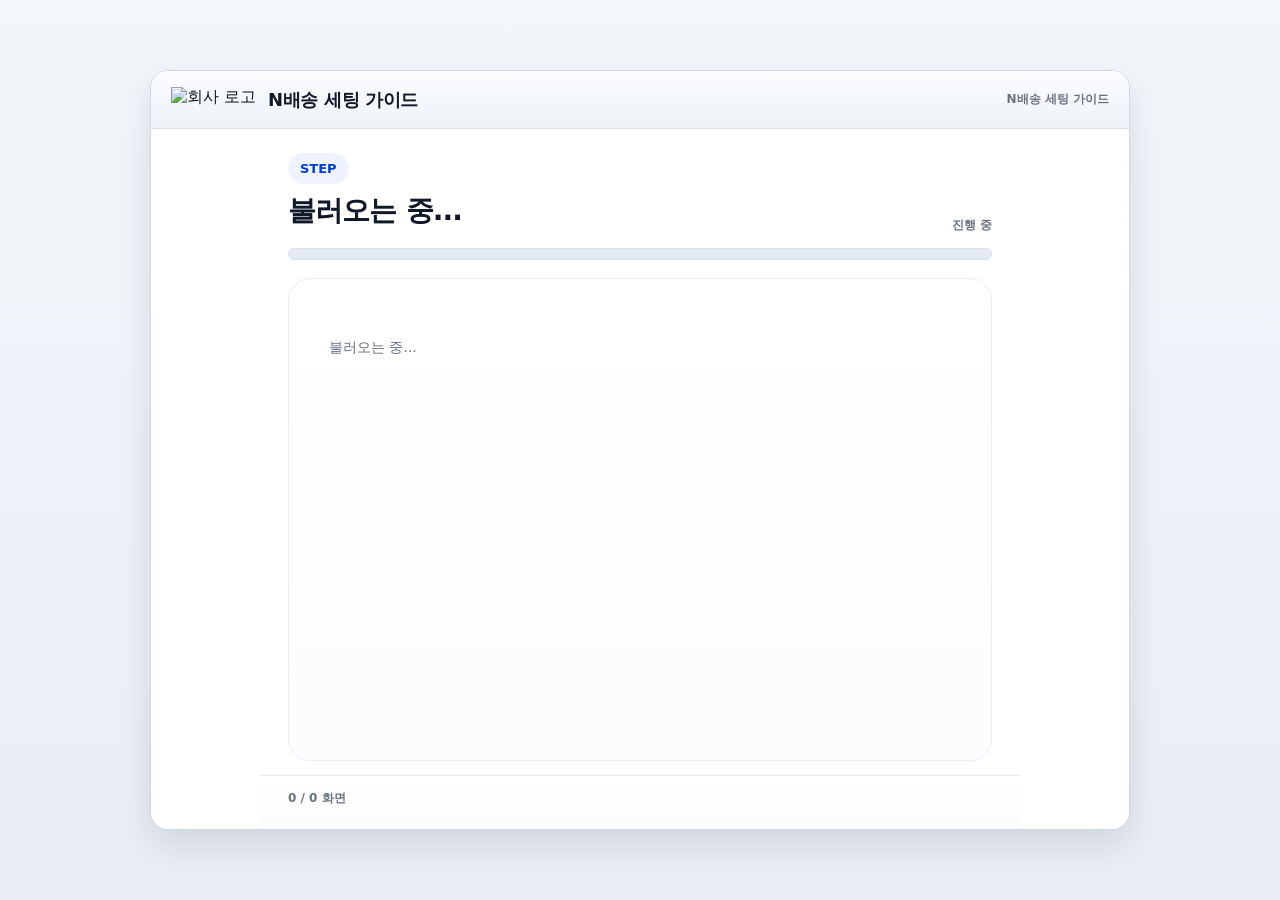
==== commit add1c456: "Update index.html" ====
--- a/index.html
+++ b/index.html
@@ -3,7 +3,7 @@
 <head>
   <meta charset="utf-8" />
   <meta name="viewport" content="width=device-width, initial-scale=1" />
-  <title>N배송 설치 가이드</title>
+  <title>N배송 세팅 가이드</title>
 
   <link rel="stylesheet" as="style" crossorigin
     href="https://cdn.jsdelivr.net/gh/orioncactus/pretendard@v1.3.9/dist/web/variable/pretendardvariable.css" />
@@ -27,6 +27,9 @@
       --shadow:0 14px 34px rgba(15,23,42,.12);
       --progress-bg:#e5ebf2;
       --progress-fill:#0040d1;
+      --card-soft:#f8fbff;
+      --card-selected:#eef4ff;
+      --card-border:#d9e4ff;
     }
 
     *{box-sizing:border-box}
@@ -112,6 +115,7 @@
       display:flex;
       justify-content:center;
       background:#fff;
+      overflow:hidden;
     }
 
     .right-pane{
@@ -123,6 +127,7 @@
       display:flex;
       flex-direction:column;
       background:#fff;
+      overflow:hidden;
     }
 
     .pane-top{
@@ -202,7 +207,7 @@
     .pane-content{
       flex:1 1 auto;
       min-height:0;
-      padding:22px 28px 18px;
+      padding:18px 28px 14px;
       overflow:hidden;
       display:flex;
       flex-direction:column;
@@ -214,7 +219,7 @@
       border:1px solid #e8edf3;
       border-radius:22px;
       background:linear-gradient(180deg,#ffffff 0%, #fbfcfe 100%);
-      padding:24px;
+      padding:20px;
       overflow:hidden;
       display:flex;
       flex-direction:column;
@@ -222,7 +227,7 @@
     }
 
     .section-label{
-      margin:0 0 12px;
+      margin:0 0 10px;
       font-size:12px;
       font-weight:900;
       color:#7b8794;
@@ -231,8 +236,8 @@
     }
 
     .hero-box{
-      margin-bottom:18px;
-      padding:16px 18px;
+      margin-bottom:14px;
+      padding:14px 16px;
       border-radius:18px;
       border:1px solid #e4ebf8;
       background:linear-gradient(180deg,#fcfdff 0%, #f4f7ff 100%);
@@ -241,8 +246,8 @@
 
     .hero-text{
       margin:0;
-      font-size:20px;
-      line-height:1.5;
+      font-size:19px;
+      line-height:1.45;
       font-weight:900;
       letter-spacing:-.025em;
       word-break:keep-all;
@@ -252,10 +257,22 @@
     .screen-body{
       min-height:0;
       flex:1 1 auto;
-      overflow:hidden;
+      overflow-y:auto;
+      overflow-x:hidden;
       display:flex;
       flex-direction:column;
-      gap:14px;
+      gap:12px;
+      padding-right:4px;
+      scrollbar-width:thin;
+    }
+
+    .screen-body::-webkit-scrollbar{width:8px}
+    .screen-body::-webkit-scrollbar-thumb{
+      background:#d6deea;
+      border-radius:999px;
+    }
+    .screen-body::-webkit-scrollbar-track{
+      background:transparent;
     }
 
     .screen-title{
@@ -475,13 +492,12 @@
     .form-grid{
       display:grid;
       grid-template-columns:repeat(2,minmax(0,1fr));
-      gap:16px;
-      flex:1 1 auto;
-      min-height:0;
+      gap:12px;
+      flex:0 0 auto;
       align-content:start;
     }
 
-    .field{display:flex;flex-direction:column;gap:8px}
+    .field{display:flex;flex-direction:column;gap:6px}
     .field.full{grid-column:1 / -1}
 
     .field label{
@@ -501,7 +517,7 @@
       border:1px solid #dbe3ee;
       border-radius:14px;
       background:#fff;
-      padding:14px;
+      padding:12px 14px;
       outline:none;
       transition:border-color .18s ease, box-shadow .18s ease;
       color:#111827;
@@ -514,8 +530,7 @@
 
     .textarea{
       min-height:120px;
-      max-height:140px;
-      resize:none;
+      resize:vertical;
     }
 
     .hint{font-size:12px;color:#6b7280;white-space:pre-line}
@@ -534,24 +549,70 @@
     }
     .choice-pill input{accent-color:var(--brand)}
 
-    .pack-card{
+    .pack-select-grid{
       display:grid;
-      grid-template-columns:140px minmax(0,1fr);
-      gap:16px;
-      align-items:start;
-      padding:14px;
-      border:1px solid #e5ebf2;
+      grid-template-columns:repeat(3,minmax(0,1fr));
+      gap:12px;
+    }
+
+    .pack-option{
+      border:1px solid #dfe7f1;
       border-radius:18px;
-      background:#fbfcfe;
+      background:#fff;
+      overflow:hidden;
+      cursor:pointer;
+      transition:.18s ease;
+      display:flex;
+      flex-direction:column;
+      min-height:100%;
+    }
+
+    .pack-option:hover{
+      transform:translateY(-1px);
+      box-shadow:0 8px 18px rgba(15,23,42,.06);
+    }
+
+    .pack-option.selected{
+      border-color:var(--card-border);
+      background:var(--card-selected);
+      box-shadow:0 0 0 2px rgba(0,64,209,.08);
+    }
+
+    .pack-option input{
+      position:absolute;
+      opacity:0;
+      pointer-events:none;
+    }
+
+    .pack-option-top{
+      position:relative;
+      padding:12px 12px 0;
+    }
+
+    .pack-badge{
+      position:absolute;
+      top:20px;
+      right:20px;
+      width:22px;
+      height:22px;
+      border-radius:50%;
+      border:2px solid #c6d2e2;
+      background:#fff;
+    }
+
+    .pack-option.selected .pack-badge{
+      border-color:var(--brand);
+      background:var(--brand);
+      box-shadow:inset 0 0 0 5px #fff;
     }
 
     .pack-thumb{
-      width:140px;height:140px;
+      width:100%;
+      height:170px;
       border-radius:14px;
       overflow:hidden;
       background:#fff;
       border:1px solid #e5e7eb;
-      cursor:pointer;
     }
 
     .pack-thumb img{
@@ -560,8 +621,26 @@
       object-fit:cover;
     }
 
-    .pack-meta h4{margin:0 0 6px;font-size:16px;font-weight:900}
-    .pack-meta p{margin:0;font-size:14px;color:#4b5563;white-space:pre-line}
+    .pack-meta{
+      padding:12px;
+      display:flex;
+      flex-direction:column;
+      gap:6px;
+    }
+
+    .pack-meta h4{
+      margin:0;
+      font-size:15px;
+      font-weight:900;
+    }
+
+    .pack-meta p{
+      margin:0;
+      font-size:13px;
+      color:#4b5563;
+      white-space:pre-line;
+      line-height:1.55;
+    }
 
     .loading{padding:40px 20px;color:var(--muted);font-size:14px}
     .error{
@@ -669,9 +748,6 @@
     .faq-item.open .faq-arrow{transform:rotate(180deg)}
     .faq-arrow{transition:transform .2s ease;color:#6b7280}
 
-    .image-modal-panel{width:min(720px,100%);padding:18px}
-    .image-modal-panel img{width:100%;height:auto;border-radius:18px}
-
     @media (max-width:768px){
       .app{padding:10px}
       .window-title{font-size:15px}
@@ -679,9 +755,7 @@
       .pane-top,.pane-content,.pane-footer{padding-left:18px;padding-right:18px}
       .pane-title{font-size:24px}
       .hero-text{font-size:18px}
-      .form-grid,.check-area{grid-template-columns:1fr}
-      .pack-card{grid-template-columns:1fr}
-      .pack-thumb{width:100%;height:180px}
+      .form-grid,.check-area,.pack-select-grid{grid-template-columns:1fr}
       .pane-footer{
         flex-direction:column;
         align-items:stretch;
@@ -696,9 +770,9 @@
       <div class="window-titlebar">
         <div class="titlebar-left">
           <img src="./logo.png" class="top-logo" alt="회사 로고">
-          <div class="window-title" id="windowTitleText">N배송 설치 가이드</div>
+          <div class="window-title" id="windowTitleText">N배송 세팅 가이드</div>
         </div>
-        <div class="window-sub" id="windowSubText">설치 마법사</div>
+        <div class="window-sub" id="windowSubText">N배송 세팅 가이드</div>
       </div>
 
       <div class="window-body">
@@ -748,19 +822,6 @@
         <button class="icon-btn" id="faqCloseBtn" type="button" aria-label="닫기">×</button>
       </div>
       <div class="faq-list" id="faqList"></div>
-    </div>
-  </div>
-
-  <div class="modal" id="imageModal" aria-hidden="true">
-    <div class="modal-backdrop" id="imageBackdrop"></div>
-    <div class="modal-panel image-modal-panel" role="dialog" aria-modal="true" aria-labelledby="imageModalTitle">
-      <div class="modal-head">
-        <div>
-          <h3 class="modal-title" id="imageModalTitle">이미지 보기</h3>
-        </div>
-        <button class="icon-btn" id="imageCloseBtn" type="button" aria-label="닫기">×</button>
-      </div>
-      <img id="imageModalTarget" src="" alt="확대 이미지">
     </div>
   </div>
 
@@ -779,23 +840,24 @@
         '기본 포장': {
           title: '기본 포장',
           desc: '제품에 별도 완충 없이 박스 상·하단에 에어캡을 덮어 출고하는 방식입니다.',
-          image: 'https://drive.google.com/file/d/1tITH7c-WsVejDK2F2JsECSvHMcpDnMJt/view?usp=drive_link'
+          image: 'https://drive.google.com/thumbnail?id=1tITH7c-WsVejDK2F2JsECSvHMcpDnMJt&sz=w1200'
         },
         '에어캡 포장': {
           title: '에어캡 포장',
           desc: '제품을 에어캡으로 완충 포장 후 출고하는 방식입니다.\\n추가 비용이 발생합니다.',
-          image: 'https://drive.google.com/file/d/110e8PsWHq-2XkOYg7bXiONNn_1XpA-ip/view?usp=drive_link'
+          image: 'https://drive.google.com/thumbnail?id=110e8PsWHq-2XkOYg7bXiONNn_1XpA-ip&sz=w1200'
         },
         '버블페이퍼 포장': {
           title: '버블페이퍼 포장',
           desc: '제품을 버블페이퍼로 완충 포장 후 출고하는 방식입니다.\\n추가 비용이 발생합니다.',
-          image: 'https://drive.google.com/file/d/1W2CYbdHLX7Uj2InTm-0HH-CaKnmAOomg/view?usp=drive_link'
+          image: 'https://drive.google.com/thumbnail?id=1W2CYbdHLX7Uj2InTm-0HH-CaKnmAOomg&sz=w1200'
         }
       }
     };
 
     let DATA = [];
     let PAGES = [];
+    let FAQ_ROWS = [];
     let CLIENT_INFO = null;
     let state = loadState();
     let currentGuidePageIndex = 0;
@@ -825,11 +887,6 @@
     const faqModalSub = document.getElementById('faqModalSub');
     const faqList = document.getElementById('faqList');
 
-    const imageModal = document.getElementById('imageModal');
-    const imageBackdrop = document.getElementById('imageBackdrop');
-    const imageCloseBtn = document.getElementById('imageCloseBtn');
-    const imageModalTarget = document.getElementById('imageModalTarget');
-
     google.charts.load('current');
     google.charts.setOnLoadCallback(init);
 
@@ -854,15 +911,15 @@
         if (String(CLIENT_INFO['사용여부'] || '').toUpperCase() === 'N') throw new Error('현재 비활성화된 고객사 링크입니다.');
 
         DATA = buildData(stepsRows, contentsRows, checklistRows, faqRows);
+        FAQ_ROWS = faqRows || [];
         PAGES = buildPages(DATA);
 
         const customerName = String(CLIENT_INFO['고객사명'] || '').trim() || '고객사';
-        document.title = `${customerName} | N배송 설치 가이드`;
-        windowTitleText.textContent = `"${customerName}" N배송 설치 가이드`;
-        windowSubText.textContent = '설치 마법사';
+        document.title = `${customerName} | N배송 세팅 가이드`;
+        windowTitleText.textContent = `${customerName} N배송 세팅 가이드`;
+        windowSubText.textContent = 'N배송 세팅 가이드';
 
         currentGuidePageIndex = Math.min(state.currentGuidePageIndex ?? 0, Math.max(PAGES.length - 1, 0));
-
         renderRoot();
       } catch (err) {
         renderFatalError(err?.message || String(err));
@@ -872,13 +929,10 @@
     function bindEvents() {
       faqBackdrop.addEventListener('click', closeFaqModal);
       faqCloseBtn.addEventListener('click', closeFaqModal);
-      imageBackdrop.addEventListener('click', closeImageModal);
-      imageCloseBtn.addEventListener('click', closeImageModal);
 
       document.addEventListener('keydown', e => {
-        if (e.key === 'Escape') {
-          if (faqModal.classList.contains('open')) closeFaqModal();
-          if (imageModal.classList.contains('open')) closeImageModal();
+        if (e.key === 'Escape' && faqModal.classList.contains('open')) {
+          closeFaqModal();
         }
       });
     }
@@ -1000,31 +1054,6 @@
       return clientRows.find(r => String(r['고객사코드'] || '').trim() === String(code || '').trim()) || null;
     }
 
-    function normalizeImageUrl_(url) {
-      const raw = String(url || '').trim();
-      if (!raw) return '';
-      const fileMatch = raw.match(/\/file\/d\/([a-zA-Z0-9_-]+)/);
-      if (fileMatch && fileMatch[1]) {
-        return `https://drive.google.com/thumbnail?id=${encodeURIComponent(fileMatch[1])}&sz=w1600`;
-      }
-      const idMatch = raw.match(/[?&]id=([a-zA-Z0-9_-]+)/);
-      if (idMatch && idMatch[1]) {
-        return `https://drive.google.com/thumbnail?id=${encodeURIComponent(idMatch[1])}&sz=w1600`;
-      }
-      return raw;
-    }
-
-    function openImageModal(src) {
-      if (!src) return;
-      imageModalTarget.src = src;
-      imageModal.classList.add('open');
-    }
-
-    function closeImageModal() {
-      imageModal.classList.remove('open');
-      imageModalTarget.src = '';
-    }
-
     function storageKey() {
       return `poomgo_onboarding_${CONFIG.SPREADSHEET_ID}_${clientCode || 'default'}`;
     }
@@ -1082,20 +1111,24 @@
       return last;
     }
 
-    function setShellTexts({badge, title, desc, stat, percent, footer, subText='설치 마법사'}) {
-      pageChip.textContent = badge;
-      wizardTitle.textContent = title;
+    function setShellTexts({badge, title, desc, stat, percent, footer, subText='N배송 세팅 가이드'}) {
+      pageChip.textContent = badge || '';
+      wizardTitle.textContent = title || '';
       wizardDesc.textContent = desc || '';
       progressStat.textContent = stat || '';
       progressBarFill.style.width = `${Math.max(0, Math.min(100, percent || 0))}%`;
       footerPageText.textContent = footer || '';
       windowSubText.textContent = subText;
+
+      pageChip.classList.toggle('hidden', !badge);
+      wizardTitle.classList.toggle('hidden', !title);
+      wizardDesc.classList.toggle('hidden', !desc);
+      footerPageText.classList.toggle('hidden', !footer);
     }
 
     function renderButtons(leftButtons, rightButtons) {
       footerBtnsLeft.innerHTML = '';
       footerBtnsRight.innerHTML = '';
-
       leftButtons.forEach(btn => footerBtnsLeft.appendChild(makeButton(btn)));
       rightButtons.forEach(btn => footerBtnsRight.appendChild(makeButton(btn)));
     }
@@ -1110,7 +1143,6 @@
         a.textContent = label;
         return a;
       }
-
       const button = document.createElement('button');
       button.type = 'button';
       button.className = `btn ${kind}`;
@@ -1122,16 +1154,17 @@
 
     function renderInquiryWizard() {
       const totalSteps = 3;
-      const customerName = String(CLIENT_INFO?.['고객사명'] || '').trim() || '고객사';
-
+      windowTitleText.textContent = '원활한 운영을 위해 아래 양식을 모두 기입하여 제출해주세요.';
+
+      const remain = Math.max(totalSteps - inquiryStep - 1, 0);
       setShellTexts({
-        badge: `사전 문의 ${inquiryStep + 1}/${totalSteps}`,
-        title: 'N배송 사전 문의',
-        desc: '안내에 따라 필요한 정보를 순서대로 입력해주세요.',
-        stat: `현재 ${inquiryStep + 1}/${totalSteps} 단계 · 앞으로 ${Math.max(totalSteps - inquiryStep - 1, 0)}단계 남음`,
+        badge: '',
+        title: '',
+        desc: '',
+        stat: remain === 0 ? '마지막 단계!' : `앞으로 ${remain}단계 남음`,
         percent: ((inquiryStep + 1) / totalSteps) * 100,
-        footer: `${inquiryStep + 1} / ${totalSteps} 화면`,
-        subText: `"${customerName}" 설치 전 정보 입력`
+        footer: '',
+        subText: 'N배송 세팅 가이드'
       });
 
       paneContent.innerHTML = '';
@@ -1189,7 +1222,6 @@
     function renderInquiryStep1() {
       return `
         <div class="hero-box">
-          <div class="section-label">기본 정보</div>
           <p class="hero-text">먼저 로그인 계정과 담당자 정보를 입력해주세요.</p>
         </div>
 
@@ -1235,25 +1267,32 @@
     }
 
     function renderInquiryStep2() {
+      const options = Object.entries(CONFIG.PACK_OPTIONS).map(([value, info]) => `
+        <label class="pack-option" data-pack-option="${escapeAttr(value)}">
+          <input type="radio" name="packTypeCard" value="${escapeAttr(value)}">
+          <div class="pack-option-top">
+            <span class="pack-badge"></span>
+            <div class="pack-thumb">
+              <img src="${escapeAttr(info.image)}" alt="${escapeAttr(info.title)}">
+            </div>
+          </div>
+          <div class="pack-meta">
+            <h4>${escapeHtml(info.title)}</h4>
+            <p>${escapeHtml(info.desc).replaceAll('\\n','<br>')}</p>
+          </div>
+        </label>
+      `).join('');
+
       return `
         <div class="hero-box">
-          <div class="section-label">포장 방법</div>
           <p class="hero-text">운영 예정인 포장 방법을 선택해주세요.</p>
         </div>
 
         <div class="screen-body">
-          <div class="field">
-            <label for="packType">포장 방법 <span class="req">*</span></label>
-            <select class="select" id="packType">
-              <option value="">선택해주세요</option>
-              <option value="기본 포장">기본 포장</option>
-              <option value="에어캡 포장">에어캡 포장</option>
-              <option value="버블페이퍼 포장">버블페이퍼 포장</option>
-            </select>
-            <div class="hint">포장 방식에 따라 출고 방법과 비용이 달라질 수 있습니다.</div>
+          <div class="pack-select-grid">
+            ${options}
           </div>
 
-          <div id="packPreviewArea" class="hidden"></div>
           <div id="inquiryStepError" class="error hidden"></div>
         </div>
       `;
@@ -1262,7 +1301,6 @@
     function renderInquiryStep3() {
       return `
         <div class="hero-box">
-          <div class="section-label">운영 정보</div>
           <p class="hero-text">운영 예정 정보와 문의사항을 입력해주세요.</p>
         </div>
 
@@ -1319,15 +1357,6 @@
     }
 
     function bindInquiryScreenEvents() {
-      const currentPackType = document.getElementById('packType');
-      if (currentPackType) {
-        currentPackType.addEventListener('change', () => {
-          renderPackPreviewInline(currentPackType.value);
-          saveState();
-        });
-        renderPackPreviewInline(currentPackType.value);
-      }
-
       document.querySelectorAll('input[name="eventPlan"]').forEach(el => {
         el.addEventListener('change', () => {
           toggleEventFields();
@@ -1349,37 +1378,31 @@
       document.querySelectorAll('input[name="returnDest"], input[name="singleShipment"], input[name="eventPlan"]').forEach(el => {
         el.addEventListener('change', saveState);
       });
-    }
-
-    function renderPackPreviewInline(value) {
-      const wrap = document.getElementById('packPreviewArea');
-      if (!wrap) return;
-
-      const info = CONFIG.PACK_OPTIONS[value];
-      if (!info) {
-        wrap.classList.add('hidden');
-        wrap.innerHTML = '';
-        return;
-      }
-
-      const src = normalizeImageUrl_(info.image);
-      wrap.innerHTML = `
-        <div class="pack-card">
-          <button class="pack-thumb" type="button" data-src="${escapeAttr(src)}">
-            <img src="${escapeAttr(src)}" alt="${escapeAttr(info.title)}">
-          </button>
-          <div class="pack-meta">
-            <h4>${escapeHtml(info.title)}</h4>
-            <p>${escapeHtml(info.desc).replaceAll('\\n','<br>')}</p>
-          </div>
-        </div>
-      `;
-      wrap.classList.remove('hidden');
-
-      const thumb = wrap.querySelector('.pack-thumb');
-      if (thumb) {
-        thumb.addEventListener('click', () => openImageModal(thumb.getAttribute('data-src')));
-      }
+
+      document.querySelectorAll('[data-pack-option]').forEach(label => {
+        label.addEventListener('click', () => {
+          const value = label.getAttribute('data-pack-option') || '';
+          setPackTypeSelection(value);
+          saveState();
+        });
+      });
+
+      updatePackSelectionUI();
+    }
+
+    function setPackTypeSelection(value) {
+      document.querySelectorAll('input[name="packTypeCard"]').forEach(input => {
+        input.checked = input.value === value;
+      });
+      state.inquiryDraft = { ...state.inquiryDraft, packType: value };
+      updatePackSelectionUI();
+    }
+
+    function updatePackSelectionUI() {
+      const selected = collectInquiryDraft().packType || '';
+      document.querySelectorAll('[data-pack-option]').forEach(card => {
+        card.classList.toggle('selected', card.getAttribute('data-pack-option') === selected);
+      });
     }
 
     function toggleEventFields() {
@@ -1398,7 +1421,7 @@
         brandAddress: document.getElementById('brandAddress')?.value?.trim?.() || state.inquiryDraft?.brandAddress || '',
         brandPhone: document.getElementById('brandPhone')?.value?.trim?.() || state.inquiryDraft?.brandPhone || '',
         returnDest: document.querySelector('input[name="returnDest"]:checked')?.value || state.inquiryDraft?.returnDest || '',
-        packType: document.getElementById('packType')?.value || state.inquiryDraft?.packType || '',
+        packType: document.querySelector('input[name="packTypeCard"]:checked')?.value || state.inquiryDraft?.packType || '',
         singleShipment: document.querySelector('input[name="singleShipment"]:checked')?.value || state.inquiryDraft?.singleShipment || '',
         inboundDate: document.getElementById('inboundDate')?.value || state.inquiryDraft?.inboundDate || '',
         eventPlan: document.querySelector('input[name="eventPlan"]:checked')?.value || state.inquiryDraft?.eventPlan || '',
@@ -1417,7 +1440,6 @@
       if (document.getElementById('managerPhone')) document.getElementById('managerPhone').value = draft.managerPhone || '';
       if (document.getElementById('brandAddress')) document.getElementById('brandAddress').value = draft.brandAddress || '';
       if (document.getElementById('brandPhone')) document.getElementById('brandPhone').value = draft.brandPhone || '';
-      if (document.getElementById('packType')) document.getElementById('packType').value = draft.packType || '';
       if (document.getElementById('inboundDate')) document.getElementById('inboundDate').value = draft.inboundDate || '';
       if (document.getElementById('eventName')) document.getElementById('eventName').value = draft.eventName || '';
       if (document.getElementById('eventDate')) document.getElementById('eventDate').value = draft.eventDate || '';
@@ -1439,12 +1461,13 @@
         if (el) el.checked = true;
       }
 
+      if (draft.packType) {
+        const el = document.querySelector(`input[name="packTypeCard"][value="${CSS.escape(draft.packType)}"]`);
+        if (el) el.checked = true;
+      }
+
       toggleEventFields();
-
-      const currentPackType = document.getElementById('packType');
-      if (currentPackType) {
-        renderPackPreviewInline(currentPackType.value);
-      }
+      updatePackSelectionUI();
     }
 
     function showInquiryError(message) {
@@ -1565,6 +1588,7 @@
 
     function renderWaitingScreen() {
       const customerName = String(CLIENT_INFO?.['고객사명'] || '').trim() || '고객사';
+      windowTitleText.textContent = `${customerName} 사전 문의 접수 완료`;
 
       setShellTexts({
         badge: '접수 완료',
@@ -1573,7 +1597,7 @@
         stat: '확인 중',
         percent: 100,
         footer: '대기 중',
-        subText: `"${customerName}" 접수 완료`
+        subText: 'N배송 세팅 가이드'
       });
 
       paneContent.innerHTML = `
@@ -1620,15 +1644,18 @@
       const totalSteps = DATA.length;
       const currentStepNo = page.stepIndex + 1;
       const remainingSteps = Math.max(totalSteps - currentStepNo, 0);
+      const customerName = String(CLIENT_INFO?.['고객사명'] || '').trim() || '고객사';
+
+      windowTitleText.textContent = `${customerName} · ${step.title}`;
 
       setShellTexts({
         badge: `STEP ${currentStepNo}`,
         title: step.title,
         desc: convertEscapedNewlines_(step.desc),
-        stat: `현재 ${currentStepNo}/${totalSteps} 단계 · 앞으로 ${remainingSteps}단계 남음`,
+        stat: remainingSteps === 0 ? '마지막 단계!' : `앞으로 ${remainingSteps}단계 남음`,
         percent: ((currentGuidePageIndex + 1) / totalPages) * 100,
         footer: `${currentGuidePageIndex + 1} / ${totalPages} 화면`,
-        subText: `"${String(CLIENT_INFO?.['고객사명'] || '').trim() || '고객사'}" 설치 진행 중`
+        subText: 'N배송 세팅 가이드'
       });
 
       paneContent.innerHTML = `
@@ -1697,10 +1724,10 @@
         ? `<div class="warn"><strong>주의</strong>${convertEscapedNewlines_(item.warnHtml)}</div>`
         : '';
 
-      const imageUrl = normalizeImageUrl_(item.imageUrl);
+      const imageUrl = String(item.imageUrl || '').trim();
       const image = imageUrl
         ? `<div class="render-image">
-             <img src="${escapeAttr(imageUrl)}" alt="${escapeAttr(item.title || '')}" data-zoom-src="${escapeAttr(imageUrl)}" style="cursor:pointer;">
+             <img src="${escapeAttr(imageUrl)}" alt="${escapeAttr(item.title || '')}">
              ${item.imageCaption
                ? `<div class="render-caption">${escapeHtml(item.imageCaption).replaceAll('\\n','\n')}</div>`
                : ''}
@@ -1761,10 +1788,6 @@
     }
 
     function bindGuideScreenEvents() {
-      paneContent.querySelectorAll('[data-zoom-src]').forEach(img => {
-        img.addEventListener('click', () => openImageModal(img.getAttribute('data-zoom-src')));
-      });
-
       const step = getCurrentStep();
       if (!step) return;
 
@@ -1776,6 +1799,24 @@
           saveState();
         });
       });
+    }
+
+    function getInquiryFaqs() {
+      const stepKey = `inquiry${inquiryStep + 1}`;
+      const currentStepFaqs = FAQ_ROWS
+        .filter(r => String(r['단계ID'] || '').trim().toLowerCase() === stepKey)
+        .sort((a, b) => Number(a['FAQ순서'] || 0) - Number(b['FAQ순서'] || 0));
+
+      const commonFaqs = FAQ_ROWS
+        .filter(r => String(r['단계ID'] || '').trim().toLowerCase() === 'inquiry')
+        .sort((a, b) => Number(a['FAQ순서'] || 0) - Number(b['FAQ순서'] || 0));
+
+      const merged = [...currentStepFaqs, ...commonFaqs].map(r => ({
+        q: r['질문'] || '',
+        aHtml: r['답변HTML'] || ''
+      }));
+
+      return merged;
     }
 
     function convertEscapedNewlines_(text) {
@@ -1801,18 +1842,28 @@
     }
 
     function openInquiryHelp() {
+      const faqs = getInquiryFaqs();
       faqModalTitle.textContent = '사전 문의 도움말';
-      faqModalSub.textContent = '입력 전 자주 확인하시는 항목을 정리했습니다.';
-      faqList.innerHTML = `
-        <div class="faq-item open">
-          <button class="faq-q" type="button"><span>로그인 이메일은 어떤 주소로 입력하나요?</span><span class="faq-arrow">⌄</span></button>
-          <div class="faq-a">품고 나우에 로그인 계정으로 사용할 이메일을 입력해주세요.</div>
-        </div>
-        <div class="faq-item">
-          <button class="faq-q" type="button"><span>행사가 없는 경우에는 어떻게 하나요?</span><span class="faq-arrow">⌄</span></button>
-          <div class="faq-a">행사 예정 여부를 N으로 선택하시면 추가 입력 없이 진행하실 수 있습니다.</div>
-        </div>
-      `;
+      faqModalSub.textContent = '사전 문의 단계에서 자주 확인하는 항목입니다.';
+      faqList.innerHTML = '';
+
+      if (!faqs.length) {
+        faqList.innerHTML = '<div class="subnote">등록된 FAQ가 없습니다.</div>';
+      } else {
+        faqs.forEach((faq, idx) => {
+          const item = document.createElement('div');
+          item.className = 'faq-item' + (idx === 0 ? ' open' : '');
+          item.innerHTML = `
+            <button class="faq-q" type="button">
+              <span>${escapeHtml(faq.q)}</span>
+              <span class="faq-arrow">⌄</span>
+            </button>
+            <div class="faq-a">${convertEscapedNewlines_(faq.aHtml)}</div>
+          `;
+          faqList.appendChild(item);
+        });
+      }
+
       bindFaqToggle();
       faqModal.classList.add('open');
     }
@@ -1879,7 +1930,7 @@
         stat: '확인 필요',
         percent: 0,
         footer: '',
-        subText: '오류'
+        subText: 'N배송 세팅 가이드'
       });
 
       paneContent.innerHTML = `
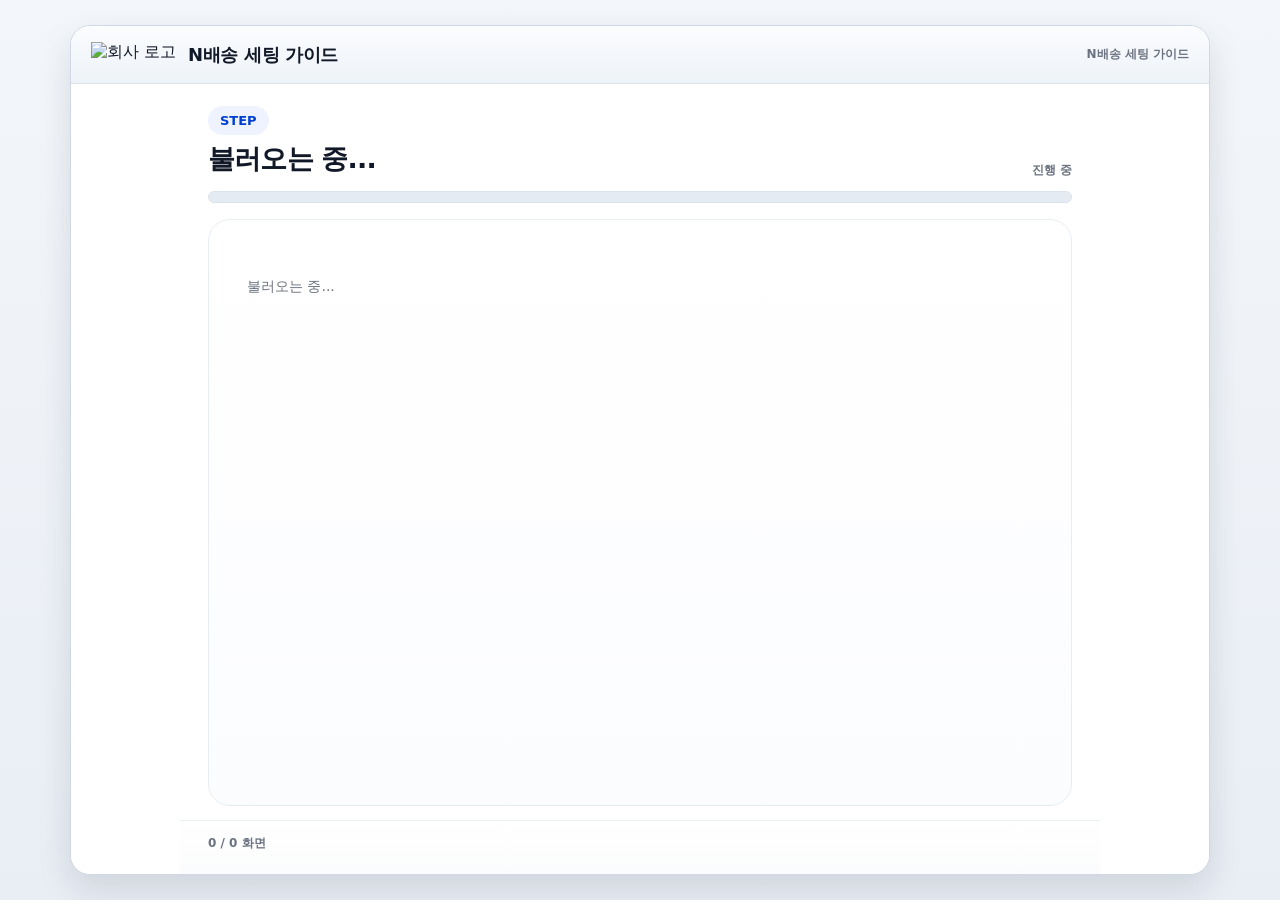
==== commit de370470: "Update index.html" ====
--- a/index.html
+++ b/index.html
@@ -11,7 +11,6 @@
 
   <style>
     :root{
-      --bg:#eef2f7;
       --panel:#ffffff;
       --line:#d9e1ea;
       --text:#111827;
@@ -27,9 +26,9 @@
       --shadow:0 14px 34px rgba(15,23,42,.12);
       --progress-bg:#e5ebf2;
       --progress-fill:#0040d1;
-      --card-soft:#f8fbff;
       --card-selected:#eef4ff;
-      --card-border:#d9e4ff;
+      --card-border:#cddcff;
+      --soft:#f8fafc;
     }
 
     *{box-sizing:border-box}
@@ -52,15 +51,15 @@
       display:flex;
       align-items:center;
       justify-content:center;
-      padding:20px;
+      padding:12px;
     }
 
     .wizard-window{
-      width:min(980px, 100%);
-      height:min(760px, calc(100vh - 40px));
+      width:min(1140px, 100%);
+      height:min(850px, calc(100vh - 24px));
       background:var(--panel);
       border:1px solid #cfd8e4;
-      border-radius:18px;
+      border-radius:20px;
       box-shadow:var(--shadow);
       overflow:hidden;
       display:flex;
@@ -120,7 +119,7 @@
 
     .right-pane{
       width:100%;
-      max-width:760px;
+      max-width:920px;
       margin:0 auto;
       min-width:0;
       min-height:0;
@@ -131,7 +130,7 @@
     }
 
     .pane-top{
-      padding:24px 28px 0;
+      padding:22px 28px 0;
       flex:0 0 auto;
     }
 
@@ -139,8 +138,8 @@
       display:flex;
       align-items:flex-end;
       justify-content:space-between;
-      gap:16px;
-      margin-bottom:14px;
+      gap:14px;
+      margin-bottom:12px;
     }
 
     .progress-left{
@@ -152,18 +151,18 @@
       display:inline-flex;
       align-items:center;
       gap:8px;
-      padding:8px 12px;
+      padding:7px 12px;
       border-radius:999px;
       background:var(--brand-soft);
       color:var(--brand);
       font-size:13px;
       font-weight:900;
-      margin-bottom:10px;
+      margin-bottom:8px;
     }
 
     .pane-title{
-      margin:0 0 6px;
-      font-size:28px;
+      margin:0 0 4px;
+      font-size:27px;
       line-height:1.2;
       letter-spacing:-.03em;
       font-weight:900;
@@ -207,7 +206,7 @@
     .pane-content{
       flex:1 1 auto;
       min-height:0;
-      padding:18px 28px 14px;
+      padding:16px 28px 14px;
       overflow:hidden;
       display:flex;
       flex-direction:column;
@@ -219,7 +218,7 @@
       border:1px solid #e8edf3;
       border-radius:22px;
       background:linear-gradient(180deg,#ffffff 0%, #fbfcfe 100%);
-      padding:20px;
+      padding:18px;
       overflow:hidden;
       display:flex;
       flex-direction:column;
@@ -227,7 +226,7 @@
     }
 
     .section-label{
-      margin:0 0 10px;
+      margin:0 0 8px;
       font-size:12px;
       font-weight:900;
       color:#7b8794;
@@ -236,9 +235,9 @@
     }
 
     .hero-box{
-      margin-bottom:14px;
-      padding:14px 16px;
-      border-radius:18px;
+      margin-bottom:10px;
+      padding:12px 14px;
+      border-radius:16px;
       border:1px solid #e4ebf8;
       background:linear-gradient(180deg,#fcfdff 0%, #f4f7ff 100%);
       flex:0 0 auto;
@@ -246,7 +245,7 @@
 
     .hero-text{
       margin:0;
-      font-size:19px;
+      font-size:18px;
       line-height:1.45;
       font-weight:900;
       letter-spacing:-.025em;
@@ -261,7 +260,7 @@
       overflow-x:hidden;
       display:flex;
       flex-direction:column;
-      gap:12px;
+      gap:10px;
       padding-right:4px;
       scrollbar-width:thin;
     }
@@ -277,7 +276,7 @@
 
     .screen-title{
       margin:0;
-      font-size:22px;
+      font-size:21px;
       line-height:1.3;
       font-weight:900;
       letter-spacing:-.02em;
@@ -370,7 +369,7 @@
 
     .render-image img{
       width:100%;
-      max-height:220px;
+      max-height:260px;
       object-fit:contain;
       background:#fff;
     }
@@ -392,7 +391,7 @@
     .check-area{
       display:grid;
       grid-template-columns:repeat(2,minmax(0,1fr));
-      gap:12px;
+      gap:10px;
       flex:0 0 auto;
     }
 
@@ -400,7 +399,7 @@
       display:flex;
       gap:10px;
       align-items:flex-start;
-      padding:15px 16px;
+      padding:14px 15px;
       border:1px solid var(--line);
       border-radius:16px;
       background:#fbfcfd;
@@ -492,7 +491,7 @@
     .form-grid{
       display:grid;
       grid-template-columns:repeat(2,minmax(0,1fr));
-      gap:12px;
+      gap:10px;
       flex:0 0 auto;
       align-content:start;
     }
@@ -517,7 +516,7 @@
       border:1px solid #dbe3ee;
       border-radius:14px;
       background:#fff;
-      padding:12px 14px;
+      padding:11px 13px;
       outline:none;
       transition:border-color .18s ease, box-shadow .18s ease;
       color:#111827;
@@ -529,7 +528,7 @@
     }
 
     .textarea{
-      min-height:120px;
+      min-height:110px;
       resize:vertical;
     }
 
@@ -552,7 +551,8 @@
     .pack-select-grid{
       display:grid;
       grid-template-columns:repeat(3,minmax(0,1fr));
-      gap:12px;
+      gap:14px;
+      align-items:stretch;
     }
 
     .pack-option{
@@ -564,7 +564,9 @@
       transition:.18s ease;
       display:flex;
       flex-direction:column;
-      min-height:100%;
+      box-shadow:0 4px 14px rgba(15,23,42,.04);
+      position:relative;
+      min-height:0;
     }
 
     .pack-option:hover{
@@ -584,20 +586,21 @@
       pointer-events:none;
     }
 
-    .pack-option-top{
+    .pack-thumb-wrap{
       position:relative;
       padding:12px 12px 0;
     }
 
     .pack-badge{
       position:absolute;
-      top:20px;
-      right:20px;
+      top:18px;
+      right:18px;
       width:22px;
       height:22px;
       border-radius:50%;
       border:2px solid #c6d2e2;
       background:#fff;
+      z-index:2;
     }
 
     .pack-option.selected .pack-badge{
@@ -608,7 +611,7 @@
 
     .pack-thumb{
       width:100%;
-      height:170px;
+      height:190px;
       border-radius:14px;
       overflow:hidden;
       background:#fff;
@@ -621,31 +624,50 @@
       object-fit:cover;
     }
 
-    .pack-meta{
-      padding:12px;
-      display:flex;
-      flex-direction:column;
-      gap:6px;
-    }
-
-    .pack-meta h4{
+    .pack-title{
       margin:0;
-      font-size:15px;
+      padding:12px 12px 14px;
+      text-align:center;
+      font-size:16px;
       font-weight:900;
-    }
-
-    .pack-meta p{
+      line-height:1.3;
+      word-break:keep-all;
+    }
+
+    .pack-desc-panel{
+      display:grid;
+      grid-template-columns:1fr;
+      gap:8px;
+      margin-top:2px;
+    }
+
+    .pack-desc-box{
+      border:1px solid var(--line);
+      background:var(--soft);
+      border-radius:16px;
+      padding:14px 16px;
+    }
+
+    .pack-desc-head{
+      margin:0 0 6px;
+      font-size:14px;
+      font-weight:900;
+      color:#0f172a;
+    }
+
+    .pack-desc-text{
       margin:0;
-      font-size:13px;
-      color:#4b5563;
+      font-size:14px;
+      line-height:1.65;
+      color:#475569;
       white-space:pre-line;
-      line-height:1.55;
+      word-break:keep-all;
     }
 
     .loading{padding:40px 20px;color:var(--muted);font-size:14px}
     .error{
-      margin-top:12px;
-      padding:16px;
+      margin-top:10px;
+      padding:14px 16px;
       border-radius:16px;
       background:var(--danger-bg);
       border:1px solid var(--danger-line);
@@ -750,12 +772,17 @@
 
     @media (max-width:768px){
       .app{padding:10px}
+      .wizard-window{
+        width:100%;
+        height:calc(100vh - 20px);
+      }
       .window-title{font-size:15px}
       .window-sub{display:none}
       .pane-top,.pane-content,.pane-footer{padding-left:18px;padding-right:18px}
       .pane-title{font-size:24px}
       .hero-text{font-size:18px}
       .form-grid,.check-area,.pack-select-grid{grid-template-columns:1fr}
+      .pack-thumb{height:210px}
       .pane-footer{
         flex-direction:column;
         align-items:stretch;
@@ -844,12 +871,12 @@
         },
         '에어캡 포장': {
           title: '에어캡 포장',
-          desc: '제품을 에어캡으로 완충 포장 후 출고하는 방식입니다.\\n추가 비용이 발생합니다.',
+          desc: '제품을 에어캡으로 완충 포장 후 출고하는 방식입니다.\n추가 비용이 발생합니다.',
           image: 'https://drive.google.com/thumbnail?id=110e8PsWHq-2XkOYg7bXiONNn_1XpA-ip&sz=w1200'
         },
         '버블페이퍼 포장': {
           title: '버블페이퍼 포장',
-          desc: '제품을 버블페이퍼로 완충 포장 후 출고하는 방식입니다.\\n추가 비용이 발생합니다.',
+          desc: '제품을 버블페이퍼로 완충 포장 후 출고하는 방식입니다.\n추가 비용이 발생합니다.',
           image: 'https://drive.google.com/thumbnail?id=1W2CYbdHLX7Uj2InTm-0HH-CaKnmAOomg&sz=w1200'
         }
       }
@@ -902,9 +929,7 @@
           querySheet(CONFIG.SHEETS.clients)
         ]);
 
-        if (!clientCode) {
-          throw new Error('고객사 코드가 없습니다. 링크에 ?client=고객사코드 형식이 필요합니다.');
-        }
+        if (!clientCode) throw new Error('고객사 코드가 없습니다. 링크에 ?client=고객사코드 형식이 필요합니다.');
 
         CLIENT_INFO = findClientInfo_(clientRows, clientCode);
         if (!CLIENT_INFO) throw new Error('유효하지 않은 고객사 링크입니다. 고객사코드를 확인해주세요.');
@@ -931,9 +956,7 @@
       faqCloseBtn.addEventListener('click', closeFaqModal);
 
       document.addEventListener('keydown', e => {
-        if (e.key === 'Escape' && faqModal.classList.contains('open')) {
-          closeFaqModal();
-        }
+        if (e.key === 'Escape' && faqModal.classList.contains('open')) closeFaqModal();
       });
     }
 
@@ -941,13 +964,9 @@
       const submitted = String(CLIENT_INFO['사전문의제출여부'] || '').trim().toUpperCase() === 'Y';
       const guideOpened = String(CLIENT_INFO['가이드오픈여부'] || '').trim().toUpperCase() === 'Y';
 
-      if (guideOpened) {
-        renderGuideWizard();
-      } else if (submitted) {
-        renderWaitingScreen();
-      } else {
-        renderInquiryWizard();
-      }
+      if (guideOpened) renderGuideWizard();
+      else if (submitted) renderWaitingScreen();
+      else renderInquiryWizard();
     }
 
     function querySheet(sheetName) {
@@ -1102,11 +1121,8 @@
       for (let i = 0; i < PAGES.length; i++) {
         const page = PAGES[i];
         const step = DATA[page.stepIndex];
-        if (isStepUnlocked(step, page.stepIndex)) {
-          last = i;
-        } else {
-          break;
-        }
+        if (isStepUnlocked(step, page.stepIndex)) last = i;
+        else break;
       }
       return last;
     }
@@ -1170,14 +1186,10 @@
       paneContent.innerHTML = '';
       const card = document.createElement('div');
       card.className = 'screen-card';
-
-      if (inquiryStep === 0) {
-        card.innerHTML = renderInquiryStep1();
-      } else if (inquiryStep === 1) {
-        card.innerHTML = renderInquiryStep2();
-      } else {
-        card.innerHTML = renderInquiryStep3();
-      }
+      card.innerHTML =
+        inquiryStep === 0 ? renderInquiryStep1()
+        : inquiryStep === 1 ? renderInquiryStep2()
+        : renderInquiryStep3();
 
       paneContent.appendChild(card);
       bindInquiryScreenEvents();
@@ -1195,19 +1207,17 @@
               renderInquiryWizard();
             }
           },
-          inquiryStep < 2
-            ? {
-                label: '다음',
-                kind: 'primary',
-                disabled: inquirySubmitting,
-                onClick: handleInquiryNext
-              }
-            : {
-                label: inquirySubmitting ? '제출 중...' : '제출하기',
-                kind: 'primary',
-                disabled: inquirySubmitting,
-                onClick: submitInquiryWizard
-              }
+          inquiryStep < 2 ? {
+            label: '다음',
+            kind: 'primary',
+            disabled: inquirySubmitting,
+            onClick: handleInquiryNext
+          } : {
+            label: inquirySubmitting ? '제출 중...' : '제출하기',
+            kind: 'primary',
+            disabled: inquirySubmitting,
+            onClick: submitInquiryWizard
+          }
         ],
         [
           {
@@ -1270,18 +1280,18 @@
       const options = Object.entries(CONFIG.PACK_OPTIONS).map(([value, info]) => `
         <label class="pack-option" data-pack-option="${escapeAttr(value)}">
           <input type="radio" name="packTypeCard" value="${escapeAttr(value)}">
-          <div class="pack-option-top">
+          <div class="pack-thumb-wrap">
             <span class="pack-badge"></span>
             <div class="pack-thumb">
               <img src="${escapeAttr(info.image)}" alt="${escapeAttr(info.title)}">
             </div>
           </div>
-          <div class="pack-meta">
-            <h4>${escapeHtml(info.title)}</h4>
-            <p>${escapeHtml(info.desc).replaceAll('\\n','<br>')}</p>
-          </div>
+          <h4 class="pack-title">${escapeHtml(info.title)}</h4>
         </label>
       `).join('');
+
+      const selected = collectInquiryDraft().packType || '';
+      const selectedInfo = CONFIG.PACK_OPTIONS[selected];
 
       return `
         <div class="hero-box">
@@ -1291,6 +1301,13 @@
         <div class="screen-body">
           <div class="pack-select-grid">
             ${options}
+          </div>
+
+          <div class="pack-desc-panel">
+            <div class="pack-desc-box" id="packDescBox">
+              <p class="pack-desc-head">${selectedInfo ? escapeHtml(selectedInfo.title) : '포장 방법 설명'}</p>
+              <p class="pack-desc-text">${selectedInfo ? escapeHtml(selectedInfo.desc) : '위 포장 방법 중 하나를 선택하면 설명이 표시됩니다.'}</p>
+            </div>
           </div>
 
           <div id="inquiryStepError" class="error hidden"></div>
@@ -1384,10 +1401,12 @@
           const value = label.getAttribute('data-pack-option') || '';
           setPackTypeSelection(value);
           saveState();
+          updatePackDescription();
         });
       });
 
       updatePackSelectionUI();
+      updatePackDescription();
     }
 
     function setPackTypeSelection(value) {
@@ -1405,12 +1424,27 @@
       });
     }
 
+    function updatePackDescription() {
+      const selected = collectInquiryDraft().packType || '';
+      const box = document.getElementById('packDescBox');
+      if (!box) return;
+
+      const info = CONFIG.PACK_OPTIONS[selected];
+      box.innerHTML = info
+        ? `
+          <p class="pack-desc-head">${escapeHtml(info.title)}</p>
+          <p class="pack-desc-text">${escapeHtml(info.desc)}</p>
+        `
+        : `
+          <p class="pack-desc-head">포장 방법 설명</p>
+          <p class="pack-desc-text">위 포장 방법 중 하나를 선택하면 설명이 표시됩니다.</p>
+        `;
+    }
+
     function toggleEventFields() {
       const value = document.querySelector('input[name="eventPlan"]:checked')?.value || '';
       const eventWrap = document.getElementById('eventFields');
-      if (eventWrap) {
-        eventWrap.classList.toggle('hidden', value !== 'Y');
-      }
+      if (eventWrap) eventWrap.classList.toggle('hidden', value !== 'Y');
     }
 
     function collectInquiryDraft() {
@@ -1450,17 +1484,14 @@
         const el = document.querySelector(`input[name="returnDest"][value="${CSS.escape(draft.returnDest)}"]`);
         if (el) el.checked = true;
       }
-
       if (draft.singleShipment) {
         const el = document.querySelector(`input[name="singleShipment"][value="${CSS.escape(draft.singleShipment)}"]`);
         if (el) el.checked = true;
       }
-
       if (draft.eventPlan) {
         const el = document.querySelector(`input[name="eventPlan"][value="${CSS.escape(draft.eventPlan)}"]`);
         if (el) el.checked = true;
       }
-
       if (draft.packType) {
         const el = document.querySelector(`input[name="packTypeCard"][value="${CSS.escape(draft.packType)}"]`);
         if (el) el.checked = true;
@@ -1468,6 +1499,7 @@
 
       toggleEventFields();
       updatePackSelectionUI();
+      updatePackDescription();
     }
 
     function showInquiryError(message) {
@@ -1711,36 +1743,20 @@
 
     function renderGuideScreen(item) {
       const title = `<h3 class="screen-title">${escapeHtml(item.title || '')}</h3>`;
-
-      const body = item.bodyHtml
-        ? `<div class="detail-body">${wrapTables(convertEscapedNewlines_(item.bodyHtml))}</div>`
-        : '';
-
-      const note = item.noteHtml
-        ? `<div class="subnote">${convertEscapedNewlines_(item.noteHtml)}</div>`
-        : '';
-
-      const warn = item.warnHtml
-        ? `<div class="warn"><strong>주의</strong>${convertEscapedNewlines_(item.warnHtml)}</div>`
-        : '';
-
+      const body = item.bodyHtml ? `<div class="detail-body">${wrapTables(convertEscapedNewlines_(item.bodyHtml))}</div>` : '';
+      const note = item.noteHtml ? `<div class="subnote">${convertEscapedNewlines_(item.noteHtml)}</div>` : '';
+      const warn = item.warnHtml ? `<div class="warn"><strong>주의</strong>${convertEscapedNewlines_(item.warnHtml)}</div>` : '';
       const imageUrl = String(item.imageUrl || '').trim();
       const image = imageUrl
         ? `<div class="render-image">
              <img src="${escapeAttr(imageUrl)}" alt="${escapeAttr(item.title || '')}">
-             ${item.imageCaption
-               ? `<div class="render-caption">${escapeHtml(item.imageCaption).replaceAll('\\n','\n')}</div>`
-               : ''}
+             ${item.imageCaption ? `<div class="render-caption">${escapeHtml(item.imageCaption).replaceAll('\\n','\n')}</div>` : ''}
            </div>`
         : '';
-
       const button = item.linkUrl
         ? `<div class="screen-button">
-             <a class="btn primary"
-                href="${escapeAttr(item.linkUrl)}"
-                target="_blank"
-                rel="noopener noreferrer">
-                ${escapeHtml(item.linkText || '바로가기')}
+             <a class="btn primary" href="${escapeAttr(item.linkUrl)}" target="_blank" rel="noopener noreferrer">
+               ${escapeHtml(item.linkText || '바로가기')}
              </a>
            </div>`
         : '';
@@ -1756,21 +1772,12 @@
         `;
       }
 
-      return `
-        ${title}
-        ${body}
-        ${image}
-        ${note}
-        ${warn}
-        ${button}
-      `;
+      return `${title}${body}${image}${note}${warn}${button}`;
     }
 
     function renderChecklist(step) {
       const checks = getChecks(step.id);
-      if (!step.checks.length) {
-        return '<div class="subnote">등록된 체크리스트가 없습니다.</div>';
-      }
+      if (!step.checks.length) return '<div class="subnote">등록된 체크리스트가 없습니다.</div>';
 
       return `
         <div>
@@ -1811,12 +1818,10 @@
         .filter(r => String(r['단계ID'] || '').trim().toLowerCase() === 'inquiry')
         .sort((a, b) => Number(a['FAQ순서'] || 0) - Number(b['FAQ순서'] || 0));
 
-      const merged = [...currentStepFaqs, ...commonFaqs].map(r => ({
+      return [...currentStepFaqs, ...commonFaqs].map(r => ({
         q: r['질문'] || '',
         aHtml: r['답변HTML'] || ''
       }));
-
-      return merged;
     }
 
     function convertEscapedNewlines_(text) {
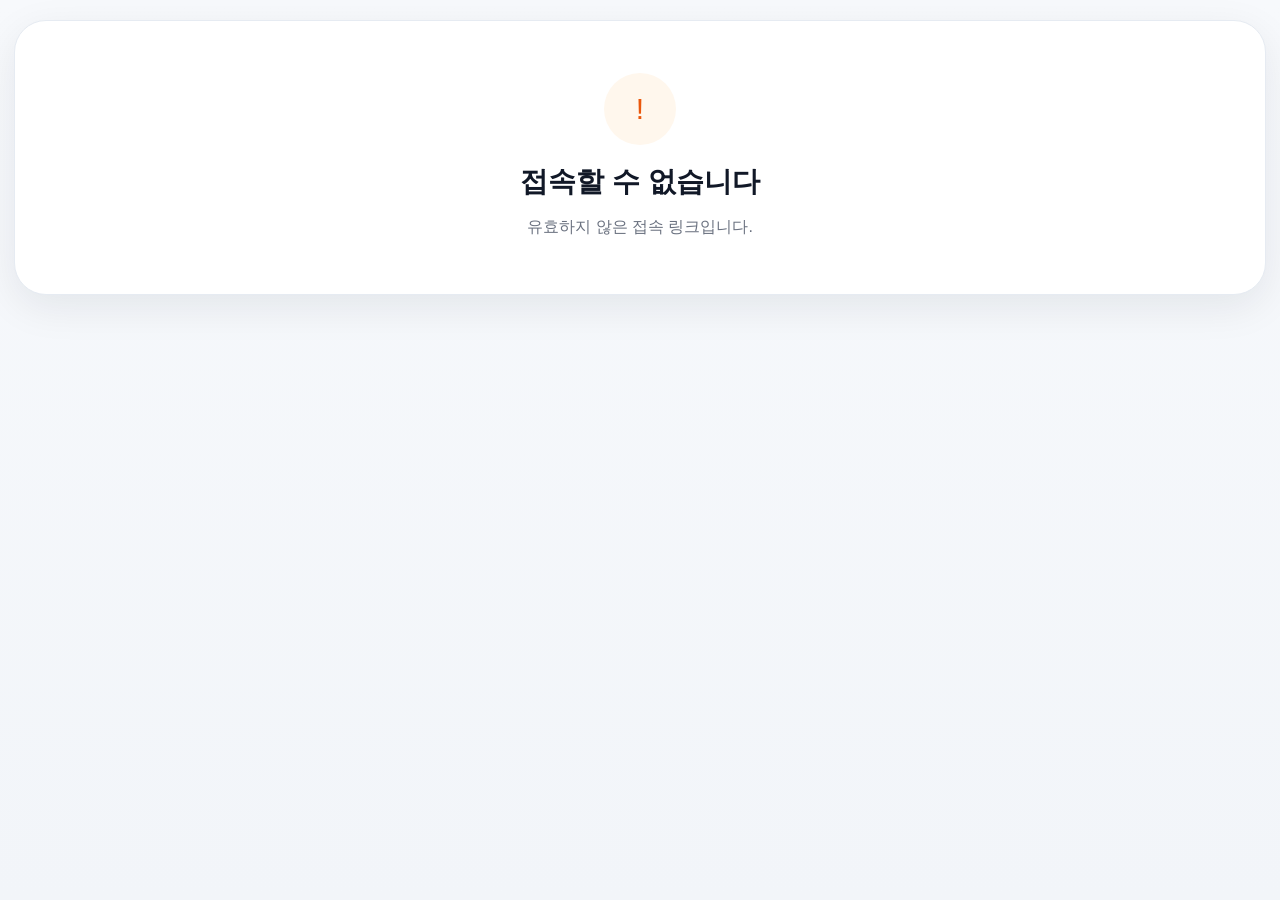
==== commit 9faac967: "Update index.html" ====
--- a/index.html
+++ b/index.html
@@ -1,1963 +1,36 @@
-<!doctype html>
+<!DOCTYPE html>
 <html lang="ko">
 <head>
-  <meta charset="utf-8" />
-  <meta name="viewport" content="width=device-width, initial-scale=1" />
-  <title>N배송 세팅 가이드</title>
-
-  <link rel="stylesheet" as="style" crossorigin
-    href="https://cdn.jsdelivr.net/gh/orioncactus/pretendard@v1.3.9/dist/web/variable/pretendardvariable.css" />
-  <script src="https://www.gstatic.com/charts/loader.js"></script>
-
-  <style>
-    :root{
-      --panel:#ffffff;
-      --line:#d9e1ea;
-      --text:#111827;
-      --muted:#6b7280;
-      --brand:#0040d1;
-      --brand-soft:#eef3ff;
-      --warn-bg:#fff7ed;
-      --warn-line:#fed7aa;
-      --warn-text:#9a3412;
-      --danger-bg:#fff1f2;
-      --danger-line:#fecdd3;
-      --danger-text:#be123c;
-      --shadow:0 14px 34px rgba(15,23,42,.12);
-      --progress-bg:#e5ebf2;
-      --progress-fill:#0040d1;
-      --card-selected:#eef4ff;
-      --card-border:#cddcff;
-      --soft:#f8fafc;
-    }
-
-    *{box-sizing:border-box}
-    html,body{margin:0;padding:0;height:100%}
-    body{
-      font-family:"Pretendard Variable","Pretendard",system-ui,sans-serif;
-      background:linear-gradient(180deg,#f3f6fa 0%, #e9eef5 100%);
-      color:var(--text);
-      overflow:hidden;
-    }
-
-    button,input,select,textarea{font:inherit}
-    img{max-width:100%;display:block}
-    a{text-decoration:none}
-    .hidden{display:none !important}
-
-    .app{
-      width:100%;
-      height:100vh;
-      display:flex;
-      align-items:center;
-      justify-content:center;
-      padding:12px;
-    }
-
-    .wizard-window{
-      width:min(1140px, 100%);
-      height:min(850px, calc(100vh - 24px));
-      background:var(--panel);
-      border:1px solid #cfd8e4;
-      border-radius:20px;
-      box-shadow:var(--shadow);
-      overflow:hidden;
-      display:flex;
-      flex-direction:column;
-    }
-
-    .window-titlebar{
-      height:58px;
-      background:linear-gradient(180deg,#fbfcfe 0%, #eef3f8 100%);
-      border-bottom:1px solid var(--line);
-      display:flex;
-      align-items:center;
-      justify-content:space-between;
-      padding:0 20px;
-      flex:0 0 58px;
-    }
-
-    .titlebar-left{
-      display:flex;
-      align-items:center;
-      gap:12px;
-      min-width:0;
-    }
-
-    .top-logo{
-      height:26px;
-      width:auto;
-      object-fit:contain;
-      flex:0 0 auto;
-    }
-
-    .window-title{
-      font-size:18px;
-      font-weight:900;
-      letter-spacing:-.02em;
-      white-space:nowrap;
-      overflow:hidden;
-      text-overflow:ellipsis;
-    }
-
-    .window-sub{
-      font-size:12px;
-      color:var(--muted);
-      font-weight:700;
-      margin-left:12px;
-      flex:0 0 auto;
-    }
-
-    .window-body{
-      flex:1 1 auto;
-      min-height:0;
-      display:flex;
-      justify-content:center;
-      background:#fff;
-      overflow:hidden;
-    }
-
-    .right-pane{
-      width:100%;
-      max-width:920px;
-      margin:0 auto;
-      min-width:0;
-      min-height:0;
-      display:flex;
-      flex-direction:column;
-      background:#fff;
-      overflow:hidden;
-    }
-
-    .pane-top{
-      padding:22px 28px 0;
-      flex:0 0 auto;
-    }
-
-    .progress-row{
-      display:flex;
-      align-items:flex-end;
-      justify-content:space-between;
-      gap:14px;
-      margin-bottom:12px;
-    }
-
-    .progress-left{
-      min-width:0;
-      flex:1;
-    }
-
-    .step-chip{
-      display:inline-flex;
-      align-items:center;
-      gap:8px;
-      padding:7px 12px;
-      border-radius:999px;
-      background:var(--brand-soft);
-      color:var(--brand);
-      font-size:13px;
-      font-weight:900;
-      margin-bottom:8px;
-    }
-
-    .pane-title{
-      margin:0 0 4px;
-      font-size:27px;
-      line-height:1.2;
-      letter-spacing:-.03em;
-      font-weight:900;
-      word-break:keep-all;
-    }
-
-    .pane-desc{
-      margin:0;
-      color:var(--muted);
-      font-size:14px;
-      white-space:pre-line;
-      word-break:keep-all;
-    }
-
-    .progress-right{
-      text-align:right;
-      font-size:12px;
-      color:var(--muted);
-      font-weight:800;
-      white-space:pre-line;
-      flex:0 0 auto;
-    }
-
-    .progress-track{
-      width:100%;
-      height:12px;
-      border-radius:999px;
-      background:var(--progress-bg);
-      overflow:hidden;
-      border:1px solid #dbe3ee;
-    }
-
-    .progress-fill{
-      height:100%;
-      width:0%;
-      border-radius:999px;
-      background:linear-gradient(90deg,#0040d1 0%, #2d6cff 100%);
-      transition:width .2s ease;
-    }
-
-    .pane-content{
-      flex:1 1 auto;
-      min-height:0;
-      padding:16px 28px 14px;
-      overflow:hidden;
-      display:flex;
-      flex-direction:column;
-    }
-
-    .screen-card{
-      flex:1 1 auto;
-      min-height:0;
-      border:1px solid #e8edf3;
-      border-radius:22px;
-      background:linear-gradient(180deg,#ffffff 0%, #fbfcfe 100%);
-      padding:18px;
-      overflow:hidden;
-      display:flex;
-      flex-direction:column;
-      justify-content:flex-start;
-    }
-
-    .section-label{
-      margin:0 0 8px;
-      font-size:12px;
-      font-weight:900;
-      color:#7b8794;
-      text-transform:uppercase;
-      letter-spacing:.08em;
-    }
-
-    .hero-box{
-      margin-bottom:10px;
-      padding:12px 14px;
-      border-radius:16px;
-      border:1px solid #e4ebf8;
-      background:linear-gradient(180deg,#fcfdff 0%, #f4f7ff 100%);
-      flex:0 0 auto;
-    }
-
-    .hero-text{
-      margin:0;
-      font-size:18px;
-      line-height:1.45;
-      font-weight:900;
-      letter-spacing:-.025em;
-      word-break:keep-all;
-      white-space:pre-line;
-    }
-
-    .screen-body{
-      min-height:0;
-      flex:1 1 auto;
-      overflow-y:auto;
-      overflow-x:hidden;
-      display:flex;
-      flex-direction:column;
-      gap:10px;
-      padding-right:4px;
-      scrollbar-width:thin;
-    }
-
-    .screen-body::-webkit-scrollbar{width:8px}
-    .screen-body::-webkit-scrollbar-thumb{
-      background:#d6deea;
-      border-radius:999px;
-    }
-    .screen-body::-webkit-scrollbar-track{
-      background:transparent;
-    }
-
-    .screen-title{
-      margin:0;
-      font-size:21px;
-      line-height:1.3;
-      font-weight:900;
-      letter-spacing:-.02em;
-      word-break:keep-all;
-      flex:0 0 auto;
-    }
-
-    .detail-body{
-      margin:0;
-      font-size:15px;
-      color:#374151;
-      word-break:break-word;
-      overflow-wrap:anywhere;
-      white-space:pre-line;
-      flex:0 0 auto;
-    }
-
-    .detail-body p{margin:0 0 10px}
-    .detail-body p:last-child{margin-bottom:0}
-
-    .detail-body table{
-      width:100%;
-      min-width:560px;
-      border-collapse:collapse;
-      background:#fff;
-    }
-
-    .detail-body th,.detail-body td{
-      padding:12px 14px;
-      border-bottom:1px solid var(--line);
-      text-align:left;
-      vertical-align:top;
-      font-size:14px;
-      word-break:break-word;
-    }
-
-    .detail-body th{
-      background:#f8fafc;
-      font-size:13px;
-      font-weight:800;
-      color:#374151;
-    }
-
-    .table-wrap{
-      width:100%;
-      overflow-x:auto;
-      margin-top:12px;
-      border:1px solid var(--line);
-      border-radius:16px;
-      flex:0 0 auto;
-    }
-
-    .subnote{
-      padding:14px 16px;
-      border-radius:16px;
-      background:#f8fbfd;
-      border:1px solid var(--line);
-      font-size:14px;
-      color:#374151;
-      white-space:pre-line;
-      word-break:break-word;
-      overflow-wrap:anywhere;
-      flex:0 0 auto;
-    }
-
-    .warn{
-      padding:14px 16px;
-      border-radius:16px;
-      background:var(--warn-bg);
-      border:1px solid var(--warn-line);
-      color:var(--warn-text);
-      font-size:14px;
-      white-space:pre-line;
-      flex:0 0 auto;
-    }
-
-    .warn strong{
-      display:block;
-      margin-bottom:6px;
-      font-size:13px;
-    }
-
-    .render-image{
-      border:1px solid var(--line);
-      border-radius:18px;
-      overflow:hidden;
-      background:#fff;
-      flex:0 0 auto;
-    }
-
-    .render-image img{
-      width:100%;
-      max-height:260px;
-      object-fit:contain;
-      background:#fff;
-    }
-
-    .render-caption{
-      padding:12px 14px;
-      border-top:1px solid var(--line);
-      font-size:13px;
-      color:var(--muted);
-      white-space:pre-line;
-    }
-
-    .screen-button{
-      margin-top:auto;
-      padding-top:8px;
-      flex:0 0 auto;
-    }
-
-    .check-area{
-      display:grid;
-      grid-template-columns:repeat(2,minmax(0,1fr));
-      gap:10px;
-      flex:0 0 auto;
-    }
-
-    .check-row{
-      display:flex;
-      gap:10px;
-      align-items:flex-start;
-      padding:14px 15px;
-      border:1px solid var(--line);
-      border-radius:16px;
-      background:#fbfcfd;
-      min-width:0;
-    }
-
-    .check-row input{
-      width:18px;height:18px;
-      margin-top:2px;
-      accent-color:var(--brand);
-      flex:0 0 auto;
-    }
-
-    .check-row span{
-      font-size:14px;
-      font-weight:700;
-      word-break:break-word;
-      white-space:pre-line;
-    }
-
-    .btn{
-      border:none;
-      padding:12px 16px;
-      border-radius:14px;
-      font-weight:800;
-      cursor:pointer;
-      text-decoration:none;
-      display:inline-flex;
-      align-items:center;
-      justify-content:center;
-      transition:all .18s ease;
-    }
-
-    .btn:hover{transform:translateY(-1px)}
-    .btn.secondary{
-      background:#fff;
-      border:1px solid var(--line);
-      color:#111827;
-      box-shadow:0 6px 18px rgba(15,23,42,.05);
-    }
-    .btn.primary{
-      background:var(--brand);
-      color:#fff;
-      box-shadow:0 10px 20px rgba(0,64,209,.18);
-    }
-    .btn:disabled{
-      opacity:.45;
-      cursor:not-allowed;
-      transform:none;
-    }
-
-    .pane-footer{
-      flex:0 0 auto;
-      border-top:1px solid #e9eef4;
-      padding:14px 28px;
-      display:flex;
-      justify-content:space-between;
-      align-items:flex-end;
-      gap:16px;
-      background:linear-gradient(180deg,#ffffff 0%, #fbfcfd 100%);
-    }
-
-    .footer-left{
-      display:flex;
-      flex-direction:column;
-      gap:8px;
-      min-width:0;
-    }
-
-    .footer-page{
-      font-size:12px;
-      color:var(--muted);
-      font-weight:800;
-    }
-
-    .footer-btns{
-      display:flex;
-      gap:10px;
-      flex-wrap:wrap;
-    }
-
-    .footer-right{
-      display:flex;
-      align-items:center;
-      gap:10px;
-      flex:0 0 auto;
-    }
-
-    .form-grid{
-      display:grid;
-      grid-template-columns:repeat(2,minmax(0,1fr));
-      gap:10px;
-      flex:0 0 auto;
-      align-content:start;
-    }
-
-    .field{display:flex;flex-direction:column;gap:6px}
-    .field.full{grid-column:1 / -1}
-
-    .field label{
-      font-size:14px;
-      font-weight:800;
-      color:#1f2937;
-      display:flex;
-      align-items:center;
-      gap:4px;
-      white-space:normal;
-    }
-
-    .req{color:#dc2626}
-
-    .input,.select,.textarea{
-      width:100%;
-      border:1px solid #dbe3ee;
-      border-radius:14px;
-      background:#fff;
-      padding:11px 13px;
-      outline:none;
-      transition:border-color .18s ease, box-shadow .18s ease;
-      color:#111827;
-    }
-
-    .input:focus,.select:focus,.textarea:focus{
-      border-color:#b5c9ff;
-      box-shadow:0 0 0 4px rgba(0,64,209,.08);
-    }
-
-    .textarea{
-      min-height:110px;
-      resize:vertical;
-    }
-
-    .hint{font-size:12px;color:#6b7280;white-space:pre-line}
-    .choice-row{display:flex;gap:10px;flex-wrap:wrap}
-    .choice-pill{
-      border:1px solid #dbe3ee;
-      background:#fff;
-      border-radius:999px;
-      padding:10px 14px;
-      display:inline-flex;
-      align-items:center;
-      gap:8px;
-      cursor:pointer;
-      font-weight:700;
-      color:#374151;
-    }
-    .choice-pill input{accent-color:var(--brand)}
-
-    .pack-select-grid{
-      display:grid;
-      grid-template-columns:repeat(3,minmax(0,1fr));
-      gap:14px;
-      align-items:stretch;
-    }
-
-    .pack-option{
-      border:1px solid #dfe7f1;
-      border-radius:18px;
-      background:#fff;
-      overflow:hidden;
-      cursor:pointer;
-      transition:.18s ease;
-      display:flex;
-      flex-direction:column;
-      box-shadow:0 4px 14px rgba(15,23,42,.04);
-      position:relative;
-      min-height:0;
-    }
-
-    .pack-option:hover{
-      transform:translateY(-1px);
-      box-shadow:0 8px 18px rgba(15,23,42,.06);
-    }
-
-    .pack-option.selected{
-      border-color:var(--card-border);
-      background:var(--card-selected);
-      box-shadow:0 0 0 2px rgba(0,64,209,.08);
-    }
-
-    .pack-option input{
-      position:absolute;
-      opacity:0;
-      pointer-events:none;
-    }
-
-    .pack-thumb-wrap{
-      position:relative;
-      padding:12px 12px 0;
-    }
-
-    .pack-badge{
-      position:absolute;
-      top:18px;
-      right:18px;
-      width:22px;
-      height:22px;
-      border-radius:50%;
-      border:2px solid #c6d2e2;
-      background:#fff;
-      z-index:2;
-    }
-
-    .pack-option.selected .pack-badge{
-      border-color:var(--brand);
-      background:var(--brand);
-      box-shadow:inset 0 0 0 5px #fff;
-    }
-
-    .pack-thumb{
-      width:100%;
-      height:190px;
-      border-radius:14px;
-      overflow:hidden;
-      background:#fff;
-      border:1px solid #e5e7eb;
-    }
-
-    .pack-thumb img{
-      width:100%;
-      height:100%;
-      object-fit:cover;
-    }
-
-    .pack-title{
-      margin:0;
-      padding:12px 12px 14px;
-      text-align:center;
-      font-size:16px;
-      font-weight:900;
-      line-height:1.3;
-      word-break:keep-all;
-    }
-
-    .pack-desc-panel{
-      display:grid;
-      grid-template-columns:1fr;
-      gap:8px;
-      margin-top:2px;
-    }
-
-    .pack-desc-box{
-      border:1px solid var(--line);
-      background:var(--soft);
-      border-radius:16px;
-      padding:14px 16px;
-    }
-
-    .pack-desc-head{
-      margin:0 0 6px;
-      font-size:14px;
-      font-weight:900;
-      color:#0f172a;
-    }
-
-    .pack-desc-text{
-      margin:0;
-      font-size:14px;
-      line-height:1.65;
-      color:#475569;
-      white-space:pre-line;
-      word-break:keep-all;
-    }
-
-    .loading{padding:40px 20px;color:var(--muted);font-size:14px}
-    .error{
-      margin-top:10px;
-      padding:14px 16px;
-      border-radius:16px;
-      background:var(--danger-bg);
-      border:1px solid var(--danger-line);
-      color:var(--danger-text);
-      font-size:14px;
-      white-space:pre-line;
-    }
-    .empty{color:var(--muted);font-size:14px}
-
-    .modal{
-      position:fixed;
-      inset:0;
-      display:none;
-      align-items:center;
-      justify-content:center;
-      padding:20px;
-      z-index:1000;
-    }
-
-    .modal.open{display:flex}
-
-    .modal-backdrop{
-      position:absolute;
-      inset:0;
-      background:rgba(15,23,42,.48);
-      backdrop-filter:blur(2px);
-    }
-
-    .modal-panel{
-      position:relative;
-      width:min(760px, 100%);
-      max-height:85vh;
-      overflow:auto;
-      background:#fff;
-      border-radius:26px;
-      border:1px solid var(--line);
-      box-shadow:0 24px 60px rgba(15,23,42,.20);
-      padding:24px;
-    }
-
-    .modal-head{
-      display:flex;
-      justify-content:space-between;
-      align-items:flex-start;
-      gap:12px;
-      margin-bottom:18px;
-    }
-
-    .modal-title{
-      margin:0;
-      font-size:24px;
-      line-height:1.2;
-      letter-spacing:-.03em;
-    }
-
-    .modal-sub{
-      margin:8px 0 0;
-      color:var(--muted);
-      font-size:14px;
-      white-space:pre-line;
-    }
-
-    .icon-btn{
-      border:none;
-      background:#f3f4f6;
-      width:40px;height:40px;
-      border-radius:12px;
-      cursor:pointer;
-      font-size:20px;
-      line-height:1;
-    }
-
-    .faq-list{display:flex;flex-direction:column;gap:10px}
-    .faq-item{border:1px solid var(--line);border-radius:16px;overflow:hidden;background:#fff}
-    .faq-q{
-      width:100%;
-      border:none;
-      background:#fff;
-      padding:16px;
-      text-align:left;
-      display:flex;
-      justify-content:space-between;
-      align-items:center;
-      gap:12px;
-      cursor:pointer;
-      font-weight:800;
-      font-size:15px;
-    }
-
-    .faq-a{
-      display:none;
-      padding:0 16px 16px;
-      color:#374151;
-      font-size:14px;
-      white-space:pre-line;
-      word-break:break-word;
-    }
-
-    .faq-item.open .faq-a{display:block}
-    .faq-item.open .faq-arrow{transform:rotate(180deg)}
-    .faq-arrow{transition:transform .2s ease;color:#6b7280}
-
-    @media (max-width:768px){
-      .app{padding:10px}
-      .wizard-window{
-        width:100%;
-        height:calc(100vh - 20px);
-      }
-      .window-title{font-size:15px}
-      .window-sub{display:none}
-      .pane-top,.pane-content,.pane-footer{padding-left:18px;padding-right:18px}
-      .pane-title{font-size:24px}
-      .hero-text{font-size:18px}
-      .form-grid,.check-area,.pack-select-grid{grid-template-columns:1fr}
-      .pack-thumb{height:210px}
-      .pane-footer{
-        flex-direction:column;
-        align-items:stretch;
-      }
-      .footer-right{justify-content:flex-end}
-    }
-  </style>
+  <meta charset="UTF-8" />
+  <meta name="viewport" content="width=device-width, initial-scale=1.0" />
+  <title>온보딩 사전문의</title>
+  <link rel="stylesheet" href="./style.css" />
 </head>
 <body>
-  <div class="app">
-    <div class="wizard-window">
-      <div class="window-titlebar">
-        <div class="titlebar-left">
-          <img src="./logo.png" class="top-logo" alt="회사 로고">
-          <div class="window-title" id="windowTitleText">N배송 세팅 가이드</div>
-        </div>
-        <div class="window-sub" id="windowSubText">N배송 세팅 가이드</div>
+  <div id="app" class="app">
+    <div class="loading-wrap">
+      <div class="spinner"></div>
+      <p>불러오는 중입니다...</p>
+    </div>
+  </div>
+
+  <div id="summaryModal" class="modal hidden">
+    <div class="modal-backdrop"></div>
+    <div class="modal-panel">
+      <div class="modal-head">
+        <h3>입력 내용 확인</h3>
+        <button id="closeSummaryBtn" class="icon-btn" type="button" aria-label="닫기">✕</button>
       </div>
-
-      <div class="window-body">
-        <section class="right-pane">
-          <div class="pane-top">
-            <div class="progress-row">
-              <div class="progress-left">
-                <div class="step-chip" id="pageChip">STEP</div>
-                <h1 class="pane-title" id="wizardTitle">불러오는 중...</h1>
-                <p class="pane-desc" id="wizardDesc"></p>
-              </div>
-              <div class="progress-right" id="progressStat">진행 중</div>
-            </div>
-
-            <div class="progress-track">
-              <div class="progress-fill" id="progressBarFill"></div>
-            </div>
-          </div>
-
-          <div class="pane-content" id="paneContent">
-            <div class="screen-card">
-              <div class="loading">불러오는 중...</div>
-            </div>
-          </div>
-
-          <div class="pane-footer">
-            <div class="footer-left">
-              <div class="footer-page" id="footerPageText">0 / 0 화면</div>
-              <div class="footer-btns" id="footerBtnsLeft"></div>
-            </div>
-
-            <div class="footer-right" id="footerBtnsRight"></div>
-          </div>
-        </section>
+      <div id="summaryContent" class="summary-content"></div>
+      <div class="modal-actions">
+        <button id="editBtn" class="btn btn-light" type="button">수정하기</button>
+        <button id="confirmSubmitBtn" class="btn btn-primary" type="button">제출하기</button>
       </div>
     </div>
   </div>
 
-  <div class="modal" id="faqModal" aria-hidden="true">
-    <div class="modal-backdrop" id="faqBackdrop"></div>
-    <div class="modal-panel" role="dialog" aria-modal="true" aria-labelledby="faqModalTitle">
-      <div class="modal-head">
-        <div>
-          <h3 class="modal-title" id="faqModalTitle">도움말</h3>
-          <p class="modal-sub" id="faqModalSub">현재 단계에서 자주 막히는 항목을 정리했습니다.</p>
-        </div>
-        <button class="icon-btn" id="faqCloseBtn" type="button" aria-label="닫기">×</button>
-      </div>
-      <div class="faq-list" id="faqList"></div>
-    </div>
-  </div>
+  <div id="toast" class="toast hidden" aria-live="polite"></div>
 
-  <script>
-    const CONFIG = {
-      SPREADSHEET_ID: '1JzTyCkZHBMEQiKNqIXLB8KUiVY8Y-33KICB2lwM06GQ',
-      GAS_WEBAPP_URL: 'https://script.google.com/macros/s/AKfycbwwxe5ZigCmq-tjXyGZJUK1Nomije28Fu6Ueb-pw_d2KUsTsGHE5lcEeG505gfcVV-M/exec',
-      SHEETS: {
-        steps: 'steps',
-        contents: 'contents',
-        checklists: 'checklists',
-        faqs: 'faqs',
-        clients: '고객사링크'
-      },
-      PACK_OPTIONS: {
-        '기본 포장': {
-          title: '기본 포장',
-          desc: '제품에 별도 완충 없이 박스 상·하단에 에어캡을 덮어 출고하는 방식입니다.',
-          image: 'https://drive.google.com/thumbnail?id=1tITH7c-WsVejDK2F2JsECSvHMcpDnMJt&sz=w1200'
-        },
-        '에어캡 포장': {
-          title: '에어캡 포장',
-          desc: '제품을 에어캡으로 완충 포장 후 출고하는 방식입니다.\n추가 비용이 발생합니다.',
-          image: 'https://drive.google.com/thumbnail?id=110e8PsWHq-2XkOYg7bXiONNn_1XpA-ip&sz=w1200'
-        },
-        '버블페이퍼 포장': {
-          title: '버블페이퍼 포장',
-          desc: '제품을 버블페이퍼로 완충 포장 후 출고하는 방식입니다.\n추가 비용이 발생합니다.',
-          image: 'https://drive.google.com/thumbnail?id=1W2CYbdHLX7Uj2InTm-0HH-CaKnmAOomg&sz=w1200'
-        }
-      }
-    };
-
-    let DATA = [];
-    let PAGES = [];
-    let FAQ_ROWS = [];
-    let CLIENT_INFO = null;
-    let state = loadState();
-    let currentGuidePageIndex = 0;
-    let inquiryStep = 0;
-    let inquirySubmitting = false;
-
-    const params = new URLSearchParams(location.search);
-    const clientCode = params.get('client') || '';
-
-    const windowTitleText = document.getElementById('windowTitleText');
-    const windowSubText = document.getElementById('windowSubText');
-
-    const pageChip = document.getElementById('pageChip');
-    const wizardTitle = document.getElementById('wizardTitle');
-    const wizardDesc = document.getElementById('wizardDesc');
-    const progressStat = document.getElementById('progressStat');
-    const progressBarFill = document.getElementById('progressBarFill');
-    const paneContent = document.getElementById('paneContent');
-    const footerPageText = document.getElementById('footerPageText');
-    const footerBtnsLeft = document.getElementById('footerBtnsLeft');
-    const footerBtnsRight = document.getElementById('footerBtnsRight');
-
-    const faqModal = document.getElementById('faqModal');
-    const faqBackdrop = document.getElementById('faqBackdrop');
-    const faqCloseBtn = document.getElementById('faqCloseBtn');
-    const faqModalTitle = document.getElementById('faqModalTitle');
-    const faqModalSub = document.getElementById('faqModalSub');
-    const faqList = document.getElementById('faqList');
-
-    google.charts.load('current');
-    google.charts.setOnLoadCallback(init);
-
-    async function init() {
-      bindEvents();
-
-      try {
-        const [stepsRows, contentsRows, checklistRows, faqRows, clientRows] = await Promise.all([
-          querySheet(CONFIG.SHEETS.steps),
-          querySheet(CONFIG.SHEETS.contents),
-          querySheet(CONFIG.SHEETS.checklists),
-          querySheet(CONFIG.SHEETS.faqs),
-          querySheet(CONFIG.SHEETS.clients)
-        ]);
-
-        if (!clientCode) throw new Error('고객사 코드가 없습니다. 링크에 ?client=고객사코드 형식이 필요합니다.');
-
-        CLIENT_INFO = findClientInfo_(clientRows, clientCode);
-        if (!CLIENT_INFO) throw new Error('유효하지 않은 고객사 링크입니다. 고객사코드를 확인해주세요.');
-        if (String(CLIENT_INFO['사용여부'] || '').toUpperCase() === 'N') throw new Error('현재 비활성화된 고객사 링크입니다.');
-
-        DATA = buildData(stepsRows, contentsRows, checklistRows, faqRows);
-        FAQ_ROWS = faqRows || [];
-        PAGES = buildPages(DATA);
-
-        const customerName = String(CLIENT_INFO['고객사명'] || '').trim() || '고객사';
-        document.title = `${customerName} | N배송 세팅 가이드`;
-        windowTitleText.textContent = `${customerName} N배송 세팅 가이드`;
-        windowSubText.textContent = 'N배송 세팅 가이드';
-
-        currentGuidePageIndex = Math.min(state.currentGuidePageIndex ?? 0, Math.max(PAGES.length - 1, 0));
-        renderRoot();
-      } catch (err) {
-        renderFatalError(err?.message || String(err));
-      }
-    }
-
-    function bindEvents() {
-      faqBackdrop.addEventListener('click', closeFaqModal);
-      faqCloseBtn.addEventListener('click', closeFaqModal);
-
-      document.addEventListener('keydown', e => {
-        if (e.key === 'Escape' && faqModal.classList.contains('open')) closeFaqModal();
-      });
-    }
-
-    function renderRoot() {
-      const submitted = String(CLIENT_INFO['사전문의제출여부'] || '').trim().toUpperCase() === 'Y';
-      const guideOpened = String(CLIENT_INFO['가이드오픈여부'] || '').trim().toUpperCase() === 'Y';
-
-      if (guideOpened) renderGuideWizard();
-      else if (submitted) renderWaitingScreen();
-      else renderInquiryWizard();
-    }
-
-    function querySheet(sheetName) {
-      return new Promise((resolve, reject) => {
-        const url = `https://docs.google.com/spreadsheets/d/${CONFIG.SPREADSHEET_ID}/gviz/tq?sheet=${encodeURIComponent(sheetName)}`;
-        const query = new google.visualization.Query(url);
-        query.setQuery('select *');
-        query.send(response => {
-          if (response.isError()) {
-            reject(new Error(response.getMessage() || `시트 조회 실패: ${sheetName}`));
-            return;
-          }
-
-          const dt = response.getDataTable();
-          const cols = [];
-          for (let c = 0; c < dt.getNumberOfColumns(); c++) {
-            cols.push(String(dt.getColumnLabel(c) || dt.getColumnId(c) || `col_${c}`).trim());
-          }
-
-          const rows = [];
-          for (let r = 0; r < dt.getNumberOfRows(); r++) {
-            const row = {};
-            for (let c = 0; c < dt.getNumberOfColumns(); c++) {
-              const raw = dt.getValue(r, c);
-              const formatted = dt.getFormattedValue(r, c);
-              row[cols[c]] = formatted ?? raw ?? '';
-            }
-            rows.push(row);
-          }
-          resolve(rows);
-        });
-      });
-    }
-
-    function buildData(stepsRows, contentsRows, checklistRows, faqRows) {
-      const activeSteps = stepsRows
-        .filter(r => String(r['사용여부'] || '').toUpperCase() !== 'N')
-        .sort((a, b) => Number(a['단계순서'] || 0) - Number(b['단계순서'] || 0));
-
-      return activeSteps.map((step, stepIdx) => {
-        const stepId = String(step['단계ID'] || '').trim();
-
-        const items = contentsRows
-          .filter(r => String(r['단계ID'] || '').trim() === stepId)
-          .sort((a, b) => Number(a['항목순서'] || 0) - Number(b['항목순서'] || 0))
-          .map(r => ({
-            title: r['항목명'] || '',
-            type: String(r['항목타입'] || 'section').toLowerCase(),
-            bodyHtml: r['본문HTML'] || '',
-            noteHtml: r['안내HTML'] || '',
-            warnHtml: r['주의HTML'] || '',
-            imageUrl: r['이미지URL'] || '',
-            imageCaption: r['이미지캡션'] || '',
-            linkText: r['버튼텍스트'] || '',
-            linkUrl: r['버튼링크'] || ''
-          }));
-
-        const checks = checklistRows
-          .filter(r => String(r['단계ID'] || '').trim() === stepId)
-          .sort((a, b) => Number(a['체크순서'] || 0) - Number(b['체크순서'] || 0))
-          .map(r => r['체크문구'] || '');
-
-        const faqs = faqRows
-          .filter(r => String(r['단계ID'] || '').trim() === stepId)
-          .sort((a, b) => Number(a['FAQ순서'] || 0) - Number(b['FAQ순서'] || 0))
-          .map(r => ({
-            q: r['질문'] || '',
-            aHtml: r['답변HTML'] || ''
-          }));
-
-        return {
-          id: stepId,
-          order: Number(step['단계순서'] || stepIdx + 1),
-          title: step['단계명'] || '',
-          desc: step['단계설명'] || '',
-          leadHtml: step['리드문구'] || '',
-          items,
-          checks,
-          faqs
-        };
-      });
-    }
-
-    function buildPages(data) {
-      const pages = [];
-      data.forEach((step, stepIndex) => {
-        step.items.forEach((item, itemIndex) => {
-          pages.push({
-            stepIndex,
-            itemIndex,
-            stepId: step.id,
-            stepOrder: step.order,
-            stepTitle: step.title,
-            stepDesc: step.desc,
-            stepLeadHtml: step.leadHtml,
-            item
-          });
-        });
-      });
-      return pages;
-    }
-
-    function findClientInfo_(clientRows, code) {
-      return clientRows.find(r => String(r['고객사코드'] || '').trim() === String(code || '').trim()) || null;
-    }
-
-    function storageKey() {
-      return `poomgo_onboarding_${CONFIG.SPREADSHEET_ID}_${clientCode || 'default'}`;
-    }
-
-    function loadState() {
-      try {
-        const raw = localStorage.getItem(storageKey());
-        return raw ? JSON.parse(raw) : { checks: {}, currentGuidePageIndex: 0, inquiryDraft: {} };
-      } catch (_) {
-        return { checks: {}, currentGuidePageIndex: 0, inquiryDraft: {} };
-      }
-    }
-
-    function saveState() {
-      localStorage.setItem(storageKey(), JSON.stringify({
-        checks: state.checks || {},
-        currentGuidePageIndex,
-        inquiryDraft: collectInquiryDraft()
-      }));
-    }
-
-    function getChecks(stepId) {
-      if (!state.checks) state.checks = {};
-      if (!state.checks[stepId]) state.checks[stepId] = [];
-      return state.checks[stepId];
-    }
-
-    function isStepUnlocked(step, stepIndex) {
-      if (stepIndex <= 1) return true;
-      const header = `STEP${stepIndex + 1}오픈여부`;
-      return String(CLIENT_INFO?.[header] || '').trim().toUpperCase() === 'Y';
-    }
-
-    function getPage(idx) {
-      return PAGES[idx] || null;
-    }
-
-    function getCurrentStep() {
-      const page = getPage(currentGuidePageIndex);
-      if (!page) return null;
-      return DATA[page.stepIndex] || null;
-    }
-
-    function getLastUnlockedGuidePageIndex() {
-      let last = 0;
-      for (let i = 0; i < PAGES.length; i++) {
-        const page = PAGES[i];
-        const step = DATA[page.stepIndex];
-        if (isStepUnlocked(step, page.stepIndex)) last = i;
-        else break;
-      }
-      return last;
-    }
-
-    function setShellTexts({badge, title, desc, stat, percent, footer, subText='N배송 세팅 가이드'}) {
-      pageChip.textContent = badge || '';
-      wizardTitle.textContent = title || '';
-      wizardDesc.textContent = desc || '';
-      progressStat.textContent = stat || '';
-      progressBarFill.style.width = `${Math.max(0, Math.min(100, percent || 0))}%`;
-      footerPageText.textContent = footer || '';
-      windowSubText.textContent = subText;
-
-      pageChip.classList.toggle('hidden', !badge);
-      wizardTitle.classList.toggle('hidden', !title);
-      wizardDesc.classList.toggle('hidden', !desc);
-      footerPageText.classList.toggle('hidden', !footer);
-    }
-
-    function renderButtons(leftButtons, rightButtons) {
-      footerBtnsLeft.innerHTML = '';
-      footerBtnsRight.innerHTML = '';
-      leftButtons.forEach(btn => footerBtnsLeft.appendChild(makeButton(btn)));
-      rightButtons.forEach(btn => footerBtnsRight.appendChild(makeButton(btn)));
-    }
-
-    function makeButton({label, kind='secondary', onClick, disabled=false, href='', target='_blank'}) {
-      if (href) {
-        const a = document.createElement('a');
-        a.className = `btn ${kind}`;
-        a.href = href;
-        a.target = target;
-        a.rel = 'noopener noreferrer';
-        a.textContent = label;
-        return a;
-      }
-      const button = document.createElement('button');
-      button.type = 'button';
-      button.className = `btn ${kind}`;
-      button.textContent = label;
-      button.disabled = !!disabled;
-      if (onClick) button.addEventListener('click', onClick);
-      return button;
-    }
-
-    function renderInquiryWizard() {
-      const totalSteps = 3;
-      windowTitleText.textContent = '원활한 운영을 위해 아래 양식을 모두 기입하여 제출해주세요.';
-
-      const remain = Math.max(totalSteps - inquiryStep - 1, 0);
-      setShellTexts({
-        badge: '',
-        title: '',
-        desc: '',
-        stat: remain === 0 ? '마지막 단계!' : `앞으로 ${remain}단계 남음`,
-        percent: ((inquiryStep + 1) / totalSteps) * 100,
-        footer: '',
-        subText: 'N배송 세팅 가이드'
-      });
-
-      paneContent.innerHTML = '';
-      const card = document.createElement('div');
-      card.className = 'screen-card';
-      card.innerHTML =
-        inquiryStep === 0 ? renderInquiryStep1()
-        : inquiryStep === 1 ? renderInquiryStep2()
-        : renderInquiryStep3();
-
-      paneContent.appendChild(card);
-      bindInquiryScreenEvents();
-      restoreInquiryDraft();
-
-      renderButtons(
-        [
-          {
-            label: '이전',
-            kind: 'secondary',
-            disabled: inquiryStep === 0 || inquirySubmitting,
-            onClick: () => {
-              saveState();
-              inquiryStep = Math.max(0, inquiryStep - 1);
-              renderInquiryWizard();
-            }
-          },
-          inquiryStep < 2 ? {
-            label: '다음',
-            kind: 'primary',
-            disabled: inquirySubmitting,
-            onClick: handleInquiryNext
-          } : {
-            label: inquirySubmitting ? '제출 중...' : '제출하기',
-            kind: 'primary',
-            disabled: inquirySubmitting,
-            onClick: submitInquiryWizard
-          }
-        ],
-        [
-          {
-            label: '도움말',
-            kind: 'secondary',
-            onClick: openInquiryHelp
-          }
-        ]
-      );
-    }
-
-    function renderInquiryStep1() {
-      return `
-        <div class="hero-box">
-          <p class="hero-text">먼저 로그인 계정과 담당자 정보를 입력해주세요.</p>
-        </div>
-
-        <div class="screen-body">
-          <div class="form-grid">
-            <div class="field full">
-              <label for="loginEmail">로그인 이메일 <span class="req">*</span></label>
-              <input class="input" id="loginEmail" type="email" placeholder="이메일 주소">
-            </div>
-
-            <div class="field">
-              <label for="managerName">담당자명 <span class="req">*</span></label>
-              <input class="input" id="managerName" type="text" placeholder="담당자명">
-            </div>
-
-            <div class="field">
-              <label for="managerPhone">연락처 <span class="req">*</span></label>
-              <input class="input" id="managerPhone" type="text" placeholder="연락처">
-            </div>
-
-            <div class="field">
-              <label for="brandAddress">브랜드 주소 <span class="req">*</span></label>
-              <input class="input" id="brandAddress" type="text" placeholder="브랜드 주소지">
-            </div>
-
-            <div class="field">
-              <label for="brandPhone">대표번호 <span class="req">*</span></label>
-              <input class="input" id="brandPhone" type="text" placeholder="대표번호">
-            </div>
-
-            <div class="field full">
-              <label>반품 회수지 <span class="req">*</span></label>
-              <div class="choice-row">
-                <label class="choice-pill"><input type="radio" name="returnDest" value="품고"> 품고</label>
-                <label class="choice-pill"><input type="radio" name="returnDest" value="자사 물류"> 자사 물류</label>
-              </div>
-            </div>
-          </div>
-
-          <div id="inquiryStepError" class="error hidden"></div>
-        </div>
-      `;
-    }
-
-    function renderInquiryStep2() {
-      const options = Object.entries(CONFIG.PACK_OPTIONS).map(([value, info]) => `
-        <label class="pack-option" data-pack-option="${escapeAttr(value)}">
-          <input type="radio" name="packTypeCard" value="${escapeAttr(value)}">
-          <div class="pack-thumb-wrap">
-            <span class="pack-badge"></span>
-            <div class="pack-thumb">
-              <img src="${escapeAttr(info.image)}" alt="${escapeAttr(info.title)}">
-            </div>
-          </div>
-          <h4 class="pack-title">${escapeHtml(info.title)}</h4>
-        </label>
-      `).join('');
-
-      const selected = collectInquiryDraft().packType || '';
-      const selectedInfo = CONFIG.PACK_OPTIONS[selected];
-
-      return `
-        <div class="hero-box">
-          <p class="hero-text">운영 예정인 포장 방법을 선택해주세요.</p>
-        </div>
-
-        <div class="screen-body">
-          <div class="pack-select-grid">
-            ${options}
-          </div>
-
-          <div class="pack-desc-panel">
-            <div class="pack-desc-box" id="packDescBox">
-              <p class="pack-desc-head">${selectedInfo ? escapeHtml(selectedInfo.title) : '포장 방법 설명'}</p>
-              <p class="pack-desc-text">${selectedInfo ? escapeHtml(selectedInfo.desc) : '위 포장 방법 중 하나를 선택하면 설명이 표시됩니다.'}</p>
-            </div>
-          </div>
-
-          <div id="inquiryStepError" class="error hidden"></div>
-        </div>
-      `;
-    }
-
-    function renderInquiryStep3() {
-      return `
-        <div class="hero-box">
-          <p class="hero-text">운영 예정 정보와 문의사항을 입력해주세요.</p>
-        </div>
-
-        <div class="screen-body">
-          <div class="form-grid">
-            <div class="field full">
-              <label>단수 출고 여부 <span class="req">*</span></label>
-              <div class="hint">운영 예정 상품(SKU) 중 상품 자체에 송장을 부착해 출고해야 하는 SKU가 있다면 선택해주세요.</div>
-              <div class="choice-row">
-                <label class="choice-pill"><input type="radio" name="singleShipment" value="Y"> Y</label>
-                <label class="choice-pill"><input type="radio" name="singleShipment" value="N"> N</label>
-              </div>
-            </div>
-
-            <div class="field">
-              <label for="inboundDate">초도 입고 예정일 <span class="req">*</span></label>
-              <input class="input" id="inboundDate" type="date">
-            </div>
-
-            <div class="field">
-              <label>초도 입고 예정 월 행사 여부 <span class="req">*</span></label>
-              <div class="choice-row">
-                <label class="choice-pill"><input type="radio" name="eventPlan" value="Y"> Y</label>
-                <label class="choice-pill"><input type="radio" name="eventPlan" value="N"> N</label>
-              </div>
-            </div>
-
-            <div id="eventFields" class="field full hidden">
-              <div class="form-grid" style="padding:0;">
-                <div class="field">
-                  <label for="eventName">행사명 <span class="req">*</span></label>
-                  <input class="input" id="eventName" type="text" placeholder="행사명">
-                </div>
-                <div class="field">
-                  <label for="eventDate">행사 일자 <span class="req">*</span></label>
-                  <input class="input" id="eventDate" type="date">
-                </div>
-                <div class="field full">
-                  <label for="eventExpectedCount">예상 출고 송장 건 수 <span class="req">*</span></label>
-                  <input class="input" id="eventExpectedCount" type="number" min="0" placeholder="예상 출고 송장 건 수">
-                </div>
-              </div>
-            </div>
-
-            <div class="field full">
-              <label for="inquiryText">문의사항</label>
-              <textarea class="textarea" id="inquiryText" placeholder="예: 운영/시스템/반품/포장 관련 문의사항"></textarea>
-            </div>
-          </div>
-
-          <div id="inquiryStepError" class="error hidden"></div>
-        </div>
-      `;
-    }
-
-    function bindInquiryScreenEvents() {
-      document.querySelectorAll('input[name="eventPlan"]').forEach(el => {
-        el.addEventListener('change', () => {
-          toggleEventFields();
-          saveState();
-        });
-      });
-
-      [
-        'loginEmail','managerName','managerPhone','brandAddress','brandPhone',
-        'inboundDate','eventName','eventDate','eventExpectedCount','inquiryText'
-      ].forEach(id => {
-        const el = document.getElementById(id);
-        if (el) {
-          el.addEventListener('input', saveState);
-          el.addEventListener('change', saveState);
-        }
-      });
-
-      document.querySelectorAll('input[name="returnDest"], input[name="singleShipment"], input[name="eventPlan"]').forEach(el => {
-        el.addEventListener('change', saveState);
-      });
-
-      document.querySelectorAll('[data-pack-option]').forEach(label => {
-        label.addEventListener('click', () => {
-          const value = label.getAttribute('data-pack-option') || '';
-          setPackTypeSelection(value);
-          saveState();
-          updatePackDescription();
-        });
-      });
-
-      updatePackSelectionUI();
-      updatePackDescription();
-    }
-
-    function setPackTypeSelection(value) {
-      document.querySelectorAll('input[name="packTypeCard"]').forEach(input => {
-        input.checked = input.value === value;
-      });
-      state.inquiryDraft = { ...state.inquiryDraft, packType: value };
-      updatePackSelectionUI();
-    }
-
-    function updatePackSelectionUI() {
-      const selected = collectInquiryDraft().packType || '';
-      document.querySelectorAll('[data-pack-option]').forEach(card => {
-        card.classList.toggle('selected', card.getAttribute('data-pack-option') === selected);
-      });
-    }
-
-    function updatePackDescription() {
-      const selected = collectInquiryDraft().packType || '';
-      const box = document.getElementById('packDescBox');
-      if (!box) return;
-
-      const info = CONFIG.PACK_OPTIONS[selected];
-      box.innerHTML = info
-        ? `
-          <p class="pack-desc-head">${escapeHtml(info.title)}</p>
-          <p class="pack-desc-text">${escapeHtml(info.desc)}</p>
-        `
-        : `
-          <p class="pack-desc-head">포장 방법 설명</p>
-          <p class="pack-desc-text">위 포장 방법 중 하나를 선택하면 설명이 표시됩니다.</p>
-        `;
-    }
-
-    function toggleEventFields() {
-      const value = document.querySelector('input[name="eventPlan"]:checked')?.value || '';
-      const eventWrap = document.getElementById('eventFields');
-      if (eventWrap) eventWrap.classList.toggle('hidden', value !== 'Y');
-    }
-
-    function collectInquiryDraft() {
-      return {
-        loginEmail: document.getElementById('loginEmail')?.value?.trim?.() || state.inquiryDraft?.loginEmail || '',
-        managerName: document.getElementById('managerName')?.value?.trim?.() || state.inquiryDraft?.managerName || '',
-        managerPhone: document.getElementById('managerPhone')?.value?.trim?.() || state.inquiryDraft?.managerPhone || '',
-        brandAddress: document.getElementById('brandAddress')?.value?.trim?.() || state.inquiryDraft?.brandAddress || '',
-        brandPhone: document.getElementById('brandPhone')?.value?.trim?.() || state.inquiryDraft?.brandPhone || '',
-        returnDest: document.querySelector('input[name="returnDest"]:checked')?.value || state.inquiryDraft?.returnDest || '',
-        packType: document.querySelector('input[name="packTypeCard"]:checked')?.value || state.inquiryDraft?.packType || '',
-        singleShipment: document.querySelector('input[name="singleShipment"]:checked')?.value || state.inquiryDraft?.singleShipment || '',
-        inboundDate: document.getElementById('inboundDate')?.value || state.inquiryDraft?.inboundDate || '',
-        eventPlan: document.querySelector('input[name="eventPlan"]:checked')?.value || state.inquiryDraft?.eventPlan || '',
-        eventName: document.getElementById('eventName')?.value?.trim?.() || state.inquiryDraft?.eventName || '',
-        eventDate: document.getElementById('eventDate')?.value || state.inquiryDraft?.eventDate || '',
-        eventExpectedCount: document.getElementById('eventExpectedCount')?.value || state.inquiryDraft?.eventExpectedCount || '',
-        inquiryText: document.getElementById('inquiryText')?.value?.trim?.() || state.inquiryDraft?.inquiryText || ''
-      };
-    }
-
-    function restoreInquiryDraft() {
-      const draft = state.inquiryDraft || {};
-
-      if (document.getElementById('loginEmail')) document.getElementById('loginEmail').value = draft.loginEmail || '';
-      if (document.getElementById('managerName')) document.getElementById('managerName').value = draft.managerName || '';
-      if (document.getElementById('managerPhone')) document.getElementById('managerPhone').value = draft.managerPhone || '';
-      if (document.getElementById('brandAddress')) document.getElementById('brandAddress').value = draft.brandAddress || '';
-      if (document.getElementById('brandPhone')) document.getElementById('brandPhone').value = draft.brandPhone || '';
-      if (document.getElementById('inboundDate')) document.getElementById('inboundDate').value = draft.inboundDate || '';
-      if (document.getElementById('eventName')) document.getElementById('eventName').value = draft.eventName || '';
-      if (document.getElementById('eventDate')) document.getElementById('eventDate').value = draft.eventDate || '';
-      if (document.getElementById('eventExpectedCount')) document.getElementById('eventExpectedCount').value = draft.eventExpectedCount || '';
-      if (document.getElementById('inquiryText')) document.getElementById('inquiryText').value = draft.inquiryText || '';
-
-      if (draft.returnDest) {
-        const el = document.querySelector(`input[name="returnDest"][value="${CSS.escape(draft.returnDest)}"]`);
-        if (el) el.checked = true;
-      }
-      if (draft.singleShipment) {
-        const el = document.querySelector(`input[name="singleShipment"][value="${CSS.escape(draft.singleShipment)}"]`);
-        if (el) el.checked = true;
-      }
-      if (draft.eventPlan) {
-        const el = document.querySelector(`input[name="eventPlan"][value="${CSS.escape(draft.eventPlan)}"]`);
-        if (el) el.checked = true;
-      }
-      if (draft.packType) {
-        const el = document.querySelector(`input[name="packTypeCard"][value="${CSS.escape(draft.packType)}"]`);
-        if (el) el.checked = true;
-      }
-
-      toggleEventFields();
-      updatePackSelectionUI();
-      updatePackDescription();
-    }
-
-    function showInquiryError(message) {
-      const box = document.getElementById('inquiryStepError');
-      if (!box) return;
-      box.textContent = message;
-      box.classList.remove('hidden');
-    }
-
-    function clearInquiryError() {
-      const box = document.getElementById('inquiryStepError');
-      if (!box) return;
-      box.textContent = '';
-      box.classList.add('hidden');
-    }
-
-    function validateInquiryStep(stepIndex) {
-      const draft = collectInquiryDraft();
-
-      if (stepIndex === 0) {
-        if (!draft.loginEmail) return '로그인 이메일을 입력해주세요.';
-        if (!draft.managerName) return '담당자명을 입력해주세요.';
-        if (!draft.managerPhone) return '연락처를 입력해주세요.';
-        if (!draft.brandAddress) return '브랜드 주소를 입력해주세요.';
-        if (!draft.brandPhone) return '대표번호를 입력해주세요.';
-        if (!draft.returnDest) return '반품 회수지를 선택해주세요.';
-      }
-
-      if (stepIndex === 1) {
-        if (!draft.packType) return '포장 방법을 선택해주세요.';
-      }
-
-      if (stepIndex === 2) {
-        if (!draft.singleShipment) return '단수 출고 여부를 선택해주세요.';
-        if (!draft.inboundDate) return '초도 입고 예정일을 입력해주세요.';
-        if (!draft.eventPlan) return '초도 입고 예정 월 행사 여부를 선택해주세요.';
-        if (draft.eventPlan === 'Y') {
-          if (!draft.eventName) return '행사명을 입력해주세요.';
-          if (!draft.eventDate) return '행사 일자를 입력해주세요.';
-          if (String(draft.eventExpectedCount || '') === '') return '예상 출고 송장 건 수를 입력해주세요.';
-        }
-      }
-
-      return '';
-    }
-
-    function handleInquiryNext() {
-      clearInquiryError();
-      const error = validateInquiryStep(inquiryStep);
-      if (error) {
-        showInquiryError(error);
-        return;
-      }
-
-      state.inquiryDraft = collectInquiryDraft();
-      saveState();
-      inquiryStep = Math.min(2, inquiryStep + 1);
-      renderInquiryWizard();
-    }
-
-    async function submitInquiryWizard() {
-      clearInquiryError();
-      const error = validateInquiryStep(2);
-      if (error) {
-        showInquiryError(error);
-        return;
-      }
-
-      inquirySubmitting = true;
-      renderInquiryWizard();
-
-      try {
-        const draft = collectInquiryDraft();
-        const payload = {
-          action: 'submitInquiry',
-          clientCode,
-          loginEmail: draft.loginEmail,
-          managerName: draft.managerName,
-          managerPhone: draft.managerPhone,
-          brandAddress: draft.brandAddress,
-          brandPhone: draft.brandPhone,
-          returnDest: draft.returnDest,
-          inboundDate: draft.inboundDate,
-          packType: draft.packType,
-          singleShipment: draft.singleShipment,
-          eventPlan: draft.eventPlan,
-          eventName: draft.eventName,
-          eventDate: draft.eventDate,
-          eventExpectedCount: draft.eventExpectedCount,
-          inquiryText: draft.inquiryText
-        };
-
-        const res = await fetch(CONFIG.GAS_WEBAPP_URL, {
-          method: 'POST',
-          headers: { 'Content-Type': 'text/plain;charset=utf-8' },
-          body: JSON.stringify(payload)
-        });
-
-        const text = await res.text();
-        let data;
-        try {
-          data = JSON.parse(text);
-        } catch {
-          throw new Error('웹앱 응답을 읽지 못했습니다.');
-        }
-
-        if (!data.ok) throw new Error(data.message || '제출에 실패했습니다.');
-
-        CLIENT_INFO['사전문의제출여부'] = 'Y';
-        inquirySubmitting = false;
-        renderWaitingScreen();
-      } catch (e) {
-        inquirySubmitting = false;
-        renderInquiryWizard();
-        showInquiryError(e.message || '제출 중 오류가 발생했습니다.');
-      }
-    }
-
-    function renderWaitingScreen() {
-      const customerName = String(CLIENT_INFO?.['고객사명'] || '').trim() || '고객사';
-      windowTitleText.textContent = `${customerName} 사전 문의 접수 완료`;
-
-      setShellTexts({
-        badge: '접수 완료',
-        title: '사전 문의가 접수되었습니다',
-        desc: '품고에서 내용을 확인한 뒤 다음 단계를 오픈해드릴게요.',
-        stat: '확인 중',
-        percent: 100,
-        footer: '대기 중',
-        subText: 'N배송 세팅 가이드'
-      });
-
-      paneContent.innerHTML = `
-        <div class="screen-card">
-          <div class="hero-box">
-            <div class="section-label">접수 완료</div>
-            <p class="hero-text">제출된 내용을 품고에서 확인하고 있어요.</p>
-          </div>
-
-          <div class="screen-body" style="justify-content:center;">
-            <div class="subnote" style="font-size:16px; line-height:1.8;">
-              N배송 세팅 가이드가 오픈되기 전까지 조금만 기다려주세요🙏
-            </div>
-          </div>
-        </div>
-      `;
-
-      renderButtons([], [
-        {
-          label: '도움말',
-          kind: 'secondary',
-          onClick: openWaitingHelp
-        }
-      ]);
-    }
-
-    function renderGuideWizard() {
-      if (!PAGES.length) {
-        renderFatalError('contents 시트에 표시할 화면이 없습니다.');
-        return;
-      }
-
-      const maxPage = getLastUnlockedGuidePageIndex();
-      if (currentGuidePageIndex > maxPage) currentGuidePageIndex = maxPage;
-
-      const page = getPage(currentGuidePageIndex);
-      const step = getCurrentStep();
-      if (!page || !step) {
-        renderFatalError('가이드 화면을 불러오지 못했습니다.');
-        return;
-      }
-
-      const totalPages = PAGES.length;
-      const totalSteps = DATA.length;
-      const currentStepNo = page.stepIndex + 1;
-      const remainingSteps = Math.max(totalSteps - currentStepNo, 0);
-      const customerName = String(CLIENT_INFO?.['고객사명'] || '').trim() || '고객사';
-
-      windowTitleText.textContent = `${customerName} · ${step.title}`;
-
-      setShellTexts({
-        badge: `STEP ${currentStepNo}`,
-        title: step.title,
-        desc: convertEscapedNewlines_(step.desc),
-        stat: remainingSteps === 0 ? '마지막 단계!' : `앞으로 ${remainingSteps}단계 남음`,
-        percent: ((currentGuidePageIndex + 1) / totalPages) * 100,
-        footer: `${currentGuidePageIndex + 1} / ${totalPages} 화면`,
-        subText: 'N배송 세팅 가이드'
-      });
-
-      paneContent.innerHTML = `
-        <div class="screen-card">
-          <div class="hero-box">
-            <div class="section-label">이번 단계에서 할 일</div>
-            <p class="hero-text">${convertEscapedNewlines_(step.leadHtml || '현재 화면 안내를 확인해주세요.')}</p>
-          </div>
-
-          <div class="screen-body">
-            ${renderGuideScreen(page.item)}
-            ${renderChecklist(step)}
-          </div>
-        </div>
-      `;
-
-      bindGuideScreenEvents();
-
-      renderButtons(
-        [
-          {
-            label: '이전',
-            kind: 'secondary',
-            disabled: currentGuidePageIndex === 0,
-            onClick: () => {
-              currentGuidePageIndex = Math.max(0, currentGuidePageIndex - 1);
-              state.currentGuidePageIndex = currentGuidePageIndex;
-              saveState();
-              renderGuideWizard();
-            }
-          },
-          {
-            label: '다음',
-            kind: 'primary',
-            disabled: currentGuidePageIndex === maxPage,
-            onClick: () => {
-              currentGuidePageIndex = Math.min(maxPage, currentGuidePageIndex + 1);
-              state.currentGuidePageIndex = currentGuidePageIndex;
-              saveState();
-              renderGuideWizard();
-            }
-          }
-        ],
-        [
-          {
-            label: '도움말',
-            kind: 'secondary',
-            onClick: openGuideHelp
-          }
-        ]
-      );
-    }
-
-    function renderGuideScreen(item) {
-      const title = `<h3 class="screen-title">${escapeHtml(item.title || '')}</h3>`;
-      const body = item.bodyHtml ? `<div class="detail-body">${wrapTables(convertEscapedNewlines_(item.bodyHtml))}</div>` : '';
-      const note = item.noteHtml ? `<div class="subnote">${convertEscapedNewlines_(item.noteHtml)}</div>` : '';
-      const warn = item.warnHtml ? `<div class="warn"><strong>주의</strong>${convertEscapedNewlines_(item.warnHtml)}</div>` : '';
-      const imageUrl = String(item.imageUrl || '').trim();
-      const image = imageUrl
-        ? `<div class="render-image">
-             <img src="${escapeAttr(imageUrl)}" alt="${escapeAttr(item.title || '')}">
-             ${item.imageCaption ? `<div class="render-caption">${escapeHtml(item.imageCaption).replaceAll('\\n','\n')}</div>` : ''}
-           </div>`
-        : '';
-      const button = item.linkUrl
-        ? `<div class="screen-button">
-             <a class="btn primary" href="${escapeAttr(item.linkUrl)}" target="_blank" rel="noopener noreferrer">
-               ${escapeHtml(item.linkText || '바로가기')}
-             </a>
-           </div>`
-        : '';
-
-      if (item.type === 'path') {
-        return `
-          ${title}
-          <div class="subnote">${escapeHtml(stripHtml(item.bodyHtml || '')).replaceAll('>', '→').replaceAll('\\n', '\n')}</div>
-          ${note}
-          ${warn}
-          ${image}
-          ${button}
-        `;
-      }
-
-      return `${title}${body}${image}${note}${warn}${button}`;
-    }
-
-    function renderChecklist(step) {
-      const checks = getChecks(step.id);
-      if (!step.checks.length) return '<div class="subnote">등록된 체크리스트가 없습니다.</div>';
-
-      return `
-        <div>
-          <div class="section-label" style="margin-top:6px;">이 단계 체크리스트</div>
-          <div class="check-area">
-            ${step.checks.map((label, i) => `
-              <label class="check-row">
-                <input type="checkbox" data-check-index="${i}" ${checks[i] ? 'checked' : ''}>
-                <span>${escapeHtml(label).replaceAll('\\n','\n')}</span>
-              </label>
-            `).join('')}
-          </div>
-        </div>
-      `;
-    }
-
-    function bindGuideScreenEvents() {
-      const step = getCurrentStep();
-      if (!step) return;
-
-      paneContent.querySelectorAll('[data-check-index]').forEach(input => {
-        input.addEventListener('change', e => {
-          const idx = Number(e.target.getAttribute('data-check-index') || 0);
-          const checks = getChecks(step.id);
-          checks[idx] = e.target.checked;
-          saveState();
-        });
-      });
-    }
-
-    function getInquiryFaqs() {
-      const stepKey = `inquiry${inquiryStep + 1}`;
-      const currentStepFaqs = FAQ_ROWS
-        .filter(r => String(r['단계ID'] || '').trim().toLowerCase() === stepKey)
-        .sort((a, b) => Number(a['FAQ순서'] || 0) - Number(b['FAQ순서'] || 0));
-
-      const commonFaqs = FAQ_ROWS
-        .filter(r => String(r['단계ID'] || '').trim().toLowerCase() === 'inquiry')
-        .sort((a, b) => Number(a['FAQ순서'] || 0) - Number(b['FAQ순서'] || 0));
-
-      return [...currentStepFaqs, ...commonFaqs].map(r => ({
-        q: r['질문'] || '',
-        aHtml: r['답변HTML'] || ''
-      }));
-    }
-
-    function convertEscapedNewlines_(text) {
-      return String(text || '').replace(/\\n/g, '\n');
-    }
-
-    function wrapTables(html) {
-      const temp = document.createElement('div');
-      temp.innerHTML = html || '';
-      temp.querySelectorAll('table').forEach(table => {
-        const wrapper = document.createElement('div');
-        wrapper.className = 'table-wrap';
-        table.parentNode.insertBefore(wrapper, table);
-        wrapper.appendChild(table);
-      });
-      return temp.innerHTML;
-    }
-
-    function stripHtml(html) {
-      const div = document.createElement('div');
-      div.innerHTML = html || '';
-      return div.textContent || div.innerText || '';
-    }
-
-    function openInquiryHelp() {
-      const faqs = getInquiryFaqs();
-      faqModalTitle.textContent = '사전 문의 도움말';
-      faqModalSub.textContent = '사전 문의 단계에서 자주 확인하는 항목입니다.';
-      faqList.innerHTML = '';
-
-      if (!faqs.length) {
-        faqList.innerHTML = '<div class="subnote">등록된 FAQ가 없습니다.</div>';
-      } else {
-        faqs.forEach((faq, idx) => {
-          const item = document.createElement('div');
-          item.className = 'faq-item' + (idx === 0 ? ' open' : '');
-          item.innerHTML = `
-            <button class="faq-q" type="button">
-              <span>${escapeHtml(faq.q)}</span>
-              <span class="faq-arrow">⌄</span>
-            </button>
-            <div class="faq-a">${convertEscapedNewlines_(faq.aHtml)}</div>
-          `;
-          faqList.appendChild(item);
-        });
-      }
-
-      bindFaqToggle();
-      faqModal.classList.add('open');
-    }
-
-    function openWaitingHelp() {
-      faqModalTitle.textContent = '접수 후 안내';
-      faqModalSub.textContent = '오픈 전까지의 흐름을 안내드립니다.';
-      faqList.innerHTML = `
-        <div class="faq-item open">
-          <button class="faq-q" type="button"><span>가이드는 언제 오픈되나요?</span><span class="faq-arrow">⌄</span></button>
-          <div class="faq-a">품고에서 사전 문의 내용을 확인한 뒤 순차적으로 오픈해드리며, 오픈이 완료되면 메일로 안내드립니다.</div>
-        </div>
-      `;
-      bindFaqToggle();
-      faqModal.classList.add('open');
-    }
-
-    function openGuideHelp() {
-      const step = getCurrentStep();
-      if (!step) return;
-
-      faqModalTitle.textContent = `${step.title} 도움말`;
-      faqModalSub.textContent = '현재 단계에서 자주 막히는 항목을 정리했습니다.';
-      faqList.innerHTML = '';
-
-      if (!step.faqs.length) {
-        faqList.innerHTML = '<div class="subnote">등록된 FAQ가 없습니다.</div>';
-      } else {
-        step.faqs.forEach((faq, idx) => {
-          const item = document.createElement('div');
-          item.className = 'faq-item' + (idx === 0 ? ' open' : '');
-          item.innerHTML = `
-            <button class="faq-q" type="button">
-              <span>${escapeHtml(faq.q)}</span>
-              <span class="faq-arrow">⌄</span>
-            </button>
-            <div class="faq-a">${convertEscapedNewlines_(faq.aHtml)}</div>
-          `;
-          faqList.appendChild(item);
-        });
-      }
-
-      bindFaqToggle();
-      faqModal.classList.add('open');
-    }
-
-    function bindFaqToggle() {
-      faqList.querySelectorAll('.faq-q').forEach(btn => {
-        btn.addEventListener('click', () => {
-          btn.closest('.faq-item')?.classList.toggle('open');
-        });
-      });
-    }
-
-    function closeFaqModal() {
-      faqModal.classList.remove('open');
-    }
-
-    function renderFatalError(message) {
-      setShellTexts({
-        badge: '오류',
-        title: '불러오기 실패',
-        desc: '',
-        stat: '확인 필요',
-        percent: 0,
-        footer: '',
-        subText: 'N배송 세팅 가이드'
-      });
-
-      paneContent.innerHTML = `
-        <div class="screen-card">
-          <div class="error">${escapeHtml(message)}</div>
-        </div>
-      `;
-      renderButtons([], []);
-    }
-
-    function escapeHtml(str='') {
-      return String(str)
-        .replaceAll('&','&amp;')
-        .replaceAll('<','&lt;')
-        .replaceAll('>','&gt;')
-        .replaceAll('"','&quot;')
-        .replaceAll("'","&#39;");
-    }
-
-    function escapeAttr(str='') {
-      return escapeHtml(str);
-    }
-  </script>
+  <script src="./app.js"></script>
 </body>
 </html>
--- a/style.css
+++ b/style.css
@@ -0,0 +1,916 @@
+:root{
+  --bg:#f5f7fb;
+  --card:#ffffff;
+  --line:#e6ebf2;
+  --text:#111827;
+  --sub:#6b7280;
+  --primary:#111111;
+  --shadow:0 12px 40px rgba(15, 23, 42, 0.08);
+}
+
+*{box-sizing:border-box}
+
+html,body{
+  margin:0;
+  padding:0;
+  font-family:-apple-system,BlinkMacSystemFont,"Apple SD Gothic Neo","Pretendard","Noto Sans KR",sans-serif;
+  color:var(--text);
+  background:linear-gradient(180deg,#f7f9fc 0%,#f2f5f9 100%);
+}
+
+body{min-height:100vh}
+
+.app{
+  min-height:100vh;
+  width:100%;
+}
+
+.container{
+  width:calc(100% - 28px);
+  max-width:none;
+  margin:0 auto;
+  padding:20px 0 56px;
+}
+
+.topbar{
+  display:flex;
+  align-items:center;
+  justify-content:center;
+  margin-bottom:18px;
+}
+
+.logo{
+  height:38px;
+  object-fit:contain;
+}
+
+.hero{
+  background:var(--card);
+  border:1px solid var(--line);
+  border-radius:32px;
+  box-shadow:var(--shadow);
+  padding:48px 28px;
+  text-align:center;
+}
+
+.hero h1{
+  margin:0 0 14px;
+  font-size:34px;
+  line-height:1.2;
+}
+
+.hero p{
+  margin:0 auto;
+  max-width:760px;
+  color:var(--sub);
+  font-size:16px;
+  line-height:1.8;
+}
+
+.btn{
+  border:none;
+  border-radius:999px;
+  padding:14px 22px;
+  font-size:15px;
+  font-weight:700;
+  cursor:pointer;
+  transition:0.18s ease;
+}
+
+.btn:hover{transform:translateY(-1px)}
+.btn:disabled{opacity:.5; cursor:not-allowed; transform:none}
+
+.btn-primary{
+  background:#111827;
+  color:#fff;
+}
+
+.btn-light{
+  background:#fff;
+  color:#111827;
+  border:1px solid var(--line);
+}
+
+.section-card{
+  background:var(--card);
+  border:1px solid var(--line);
+  border-radius:28px;
+  box-shadow:var(--shadow);
+  padding:24px;
+  margin-bottom:18px;
+}
+
+.section-title{
+  display:flex;
+  align-items:center;
+  gap:12px;
+  margin-bottom:18px;
+}
+
+.section-badge{
+  width:34px;
+  height:34px;
+  border-radius:999px;
+  background:#111827;
+  color:#fff;
+  display:flex;
+  align-items:center;
+  justify-content:center;
+  font-weight:800;
+  font-size:14px;
+}
+
+.section-title h2{
+  margin:0;
+  font-size:22px;
+}
+
+.section-desc{
+  margin:-6px 0 0 46px;
+  color:var(--sub);
+  font-size:14px;
+}
+
+.form-grid{
+  display:grid;
+  grid-template-columns:repeat(2, minmax(0,1fr));
+  gap:16px;
+  margin-top:18px;
+}
+
+.form-group{
+  display:flex;
+  flex-direction:column;
+  gap:8px;
+}
+
+.form-group.full{
+  grid-column:1 / -1;
+}
+
+label{
+  font-size:14px;
+  font-weight:700;
+}
+
+.req{color:#dc2626}
+
+input, select, textarea{
+  width:100%;
+  border:1px solid #d9e1ea;
+  background:#fff;
+  border-radius:16px;
+  padding:14px 14px;
+  font-size:14px;
+  outline:none;
+}
+
+input:focus, select:focus, textarea:focus{
+  border-color:#111827;
+  box-shadow:0 0 0 4px rgba(17,24,39,0.06);
+}
+
+textarea{
+  min-height:120px;
+  resize:vertical;
+}
+
+.help{
+  color:var(--sub);
+  font-size:12px;
+  line-height:1.6;
+}
+
+.radio-row{
+  display:flex;
+  gap:10px;
+  flex-wrap:wrap;
+}
+
+.choice-chip{
+  position:relative;
+}
+
+.choice-chip input{
+  position:absolute;
+  inset:0;
+  opacity:0;
+  pointer-events:none;
+}
+
+.choice-chip span{
+  display:inline-flex;
+  align-items:center;
+  justify-content:center;
+  min-width:88px;
+  padding:12px 16px;
+  border-radius:999px;
+  border:1px solid #d9e1ea;
+  background:#fff;
+  font-size:14px;
+  font-weight:700;
+  cursor:pointer;
+}
+
+.choice-chip input:checked + span{
+  background:#111827;
+  color:#fff;
+  border-color:#111827;
+}
+
+.pack-grid{
+  display:grid;
+  grid-template-columns:repeat(3, minmax(0,1fr));
+  gap:16px;
+  margin-top:8px;
+}
+
+.pack-card{
+  border:1px solid var(--line);
+  border-radius:24px;
+  padding:16px;
+  background:#fbfcfe;
+  cursor:pointer;
+  transition:.18s ease;
+}
+
+.pack-card:hover{
+  transform:translateY(-2px);
+  box-shadow:0 8px 22px rgba(15,23,42,.06);
+}
+
+.pack-card.selected{
+  border-color:#111827;
+  box-shadow:0 0 0 2px rgba(17,24,39,0.06);
+}
+
+.pack-title{
+  display:flex;
+  justify-content:space-between;
+  align-items:center;
+  margin-bottom:12px;
+}
+
+.pack-title h4{
+  margin:0;
+  font-size:17px;
+}
+
+.pack-radio{
+  width:18px;
+  height:18px;
+  border-radius:999px;
+  border:2px solid #111827;
+  display:inline-block;
+  position:relative;
+}
+
+.pack-card.selected .pack-radio::after{
+  content:"";
+  width:8px;
+  height:8px;
+  border-radius:999px;
+  background:#111827;
+  position:absolute;
+  top:50%;
+  left:50%;
+  transform:translate(-50%,-50%);
+}
+
+.pack-figure{
+  height:220px;
+  border-radius:18px;
+  overflow:hidden;
+  margin-bottom:12px;
+  border:1px solid #eef2f6;
+  background:#fff;
+}
+
+.pack-figure-photo{
+  display:flex;
+  align-items:center;
+  justify-content:center;
+  background:#fff;
+}
+
+.pack-photo{
+  width:100%;
+  height:100%;
+  object-fit:cover;
+  display:block;
+}
+
+.pack-photo-error{
+  background:#f8fafc;
+  display:flex;
+  align-items:center;
+  justify-content:center;
+}
+
+.pack-photo-fallback{
+  color:#6b7280;
+  font-size:13px;
+  text-align:center;
+  padding:16px;
+  line-height:1.6;
+}
+
+.pack-desc{
+  color:var(--sub);
+  font-size:13px;
+  line-height:1.7;
+}
+
+.form-actions{
+  display:flex;
+  justify-content:center;
+  margin-top:28px;
+}
+
+.wait-wrap{
+  background:var(--card);
+  border:1px solid var(--line);
+  border-radius:32px;
+  box-shadow:var(--shadow);
+  padding:52px 24px;
+  text-align:center;
+}
+
+.wait-icon{
+  width:72px;
+  height:72px;
+  border-radius:999px;
+  margin:0 auto 18px;
+  display:flex;
+  align-items:center;
+  justify-content:center;
+  font-size:30px;
+  background:#fff7ed;
+  color:#ea580c;
+}
+
+.wait-wrap h2{
+  margin:0 0 12px;
+  font-size:28px;
+}
+
+.wait-wrap p{
+  margin:0 auto;
+  max-width:660px;
+  color:var(--sub);
+  line-height:1.8;
+}
+
+/* FAQ */
+.faq-section{
+  margin-top:18px;
+}
+
+.faq-list{
+  display:flex;
+  flex-direction:column;
+  gap:10px;
+}
+
+.faq-item{
+  border:1px solid var(--line);
+  border-radius:18px;
+  background:#fcfdff;
+  overflow:hidden;
+}
+
+.faq-q{
+  width:100%;
+  border:none;
+  background:#fff;
+  padding:16px 18px;
+  display:flex;
+  align-items:center;
+  justify-content:space-between;
+  gap:12px;
+  text-align:left;
+  cursor:pointer;
+  font-size:14px;
+  font-weight:700;
+  color:#111827;
+}
+
+.faq-q.open{
+  background:#f8fafc;
+}
+
+.faq-icon{
+  flex-shrink:0;
+  font-size:18px;
+  line-height:1;
+  color:#6b7280;
+}
+
+.faq-a{
+  display:none;
+  padding:0 18px 16px 18px;
+  color:#4b5563;
+  font-size:14px;
+  line-height:1.8;
+  background:#f8fafc;
+}
+
+.faq-a.open{
+  display:block;
+}
+
+/* GUIDE / WIZARD */
+.guide-shell{
+  display:flex;
+  justify-content:center;
+  width:100%;
+  height:calc(100vh - 40px);
+}
+
+.guide-wizard{
+  width:100%;
+  height:100%;
+  background:#fff;
+  border:1px solid #E8EBF0;
+  border-radius:28px;
+  box-shadow:0 12px 40px rgba(15,23,42,.08);
+  overflow:hidden;
+  display:flex;
+  flex-direction:column;
+}
+
+.wizard-header{
+  padding:18px 28px;
+  border-bottom:1px solid #EEF2F6;
+  background:#fff;
+  flex-shrink:0;
+}
+
+.wizard-header-left{
+  display:flex;
+  align-items:center;
+  gap:14px;
+}
+
+.wizard-logo{
+  height:34px;
+  object-fit:contain;
+}
+
+.wizard-title{
+  font-size:18px;
+  font-weight:800;
+  color:#111827;
+}
+
+.wizard-progress-wrap{
+  padding:18px 28px 14px;
+  border-bottom:1px solid #F1F5F9;
+  background:#fff;
+  flex-shrink:0;
+}
+
+.wizard-progress-bar{
+  width:100%;
+  height:8px;
+  border-radius:999px;
+  background:#E5E7EB;
+  overflow:hidden;
+  margin:0 auto 18px;
+}
+
+.wizard-progress-fill{
+  height:100%;
+  background:#111827;
+  border-radius:999px;
+  transition:width .25s ease;
+}
+
+.wizard-step-track{
+  display:flex;
+  justify-content:center;
+  align-items:center;
+  gap:10px;
+  flex-wrap:wrap;
+}
+
+.wizard-step-node{
+  display:flex;
+  align-items:center;
+  gap:8px;
+  color:#9CA3AF;
+}
+
+.wizard-step-node.active{
+  color:#111827;
+}
+
+.wizard-step-node.done{
+  color:#111827;
+}
+
+.wizard-step-circle{
+  width:32px;
+  height:32px;
+  border-radius:999px;
+  border:1px solid #D1D5DB;
+  display:flex;
+  align-items:center;
+  justify-content:center;
+  font-weight:700;
+  background:#fff;
+}
+
+.wizard-step-node.active .wizard-step-circle,
+.wizard-step-node.done .wizard-step-circle{
+  background:#111827;
+  border-color:#111827;
+  color:#fff;
+}
+
+.wizard-step-label{
+  font-size:13px;
+  font-weight:700;
+}
+
+.wizard-step-arrow{
+  font-size:13px;
+  color:#9CA3AF;
+  margin:0 2px;
+}
+
+.wizard-body{
+  flex:1;
+  padding:22px;
+  background:#fff;
+  overflow:hidden;
+  display:flex;
+  flex-direction:column;
+  min-height:0;
+}
+
+.wizard-block{
+  display:grid;
+  grid-template-columns:minmax(0,.95fr) minmax(0,1.05fr);
+  gap:24px;
+  height:100%;
+  min-height:0;
+}
+
+.wizard-block.reverse{
+  direction:rtl;
+}
+
+.wizard-block.reverse > *{
+  direction:ltr;
+}
+
+.wizard-block-full{
+  width:100%;
+  height:100%;
+  min-height:0;
+}
+
+.wizard-html-stage{
+  width:100%;
+  height:100%;
+  min-height:0;
+  overflow:visible;
+}
+
+.wizard-col{
+  min-width:0;
+  height:100%;
+  min-height:0;
+}
+
+.wizard-content-card,
+.wizard-media-card{
+  height:100%;
+  border:1px solid #E8EBF0;
+  border-radius:22px;
+  background:#FCFDFF;
+  padding:22px;
+  overflow:hidden;
+}
+
+.wizard-content-card h3{
+  margin:0 0 14px;
+  font-size:22px;
+  color:#111827;
+}
+
+.wizard-content-desc{
+  font-size:15px;
+  line-height:1.9;
+  color:#374151;
+}
+
+.wizard-inline-btn-wrap{
+  margin-top:18px;
+}
+
+.wizard-media-card{
+  display:flex;
+  align-items:center;
+  justify-content:center;
+  min-height:320px;
+}
+
+.wizard-media-image{
+  width:100%;
+  height:100%;
+  object-fit:contain;
+  display:block;
+}
+
+.wizard-media-video{
+  width:100%;
+  min-height:320px;
+  border:none;
+  border-radius:14px;
+  background:#000;
+}
+
+.wizard-media-empty,
+.wizard-empty,
+.wizard-locked,
+.help-empty{
+  text-align:center;
+  color:#6B7280;
+  font-size:14px;
+  line-height:1.8;
+}
+
+.wizard-locked,
+.wizard-empty{
+  padding:60px 20px;
+  border:1px dashed #D1D5DB;
+  border-radius:20px;
+  background:#FAFAFA;
+}
+
+.wizard-footer{
+  flex-shrink:0;
+  padding:16px 22px;
+  background:rgba(255,255,255,.96);
+  backdrop-filter:blur(8px);
+  border-top:1px solid #EEF2F6;
+  display:flex;
+  justify-content:space-between;
+  align-items:center;
+}
+
+.wizard-footer-right{
+  display:flex;
+  gap:10px;
+}
+
+.help-drawer.hidden{
+  display:none;
+}
+
+.help-drawer{
+  position:fixed;
+  inset:0;
+  z-index:60;
+}
+
+.help-backdrop{
+  position:absolute;
+  inset:0;
+  background:rgba(15,23,42,.36);
+}
+
+.help-panel{
+  position:absolute;
+  top:0;
+  right:0;
+  width:min(460px, 100%);
+  height:100%;
+  background:#fff;
+  box-shadow:-12px 0 32px rgba(0,0,0,.12);
+  display:flex;
+  flex-direction:column;
+}
+
+.help-head{
+  display:flex;
+  justify-content:space-between;
+  align-items:center;
+  padding:20px 20px 16px;
+  border-bottom:1px solid #EEF2F6;
+}
+
+.help-head h3{
+  margin:0;
+  font-size:20px;
+}
+
+.help-body{
+  padding:18px 20px 24px;
+  overflow:auto;
+  display:flex;
+  flex-direction:column;
+  gap:14px;
+}
+
+.help-faq-item{
+  border:1px solid #E8EBF0;
+  border-radius:16px;
+  padding:16px;
+  background:#FCFDFF;
+}
+
+.help-faq-q{
+  font-size:14px;
+  font-weight:800;
+  color:#111827;
+  margin-bottom:8px;
+}
+
+.help-faq-a{
+  font-size:14px;
+  line-height:1.8;
+  color:#4B5563;
+}
+
+.icon-btn{
+  border:none;
+  background:#f3f4f6;
+  width:36px;
+  height:36px;
+  border-radius:999px;
+  cursor:pointer;
+  font-size:16px;
+}
+
+.modal.hidden,
+.toast.hidden{
+  display:none;
+}
+
+.modal{
+  position:fixed;
+  inset:0;
+  z-index:30;
+}
+
+.modal-backdrop{
+  position:absolute;
+  inset:0;
+  background:rgba(15,23,42,.45);
+}
+
+.modal-panel{
+  position:relative;
+  width:min(760px, calc(100% - 24px));
+  margin:42px auto;
+  background:#fff;
+  border-radius:28px;
+  box-shadow:0 20px 60px rgba(15,23,42,.18);
+  padding:22px;
+  z-index:31;
+}
+
+.modal-head{
+  display:flex;
+  justify-content:space-between;
+  align-items:center;
+  margin-bottom:16px;
+}
+
+.modal-head h3{
+  margin:0;
+  font-size:22px;
+}
+
+.summary-box{
+  border:1px solid var(--line);
+  border-radius:20px;
+  padding:16px;
+  margin-bottom:12px;
+}
+
+.summary-box h4{
+  margin:0 0 12px;
+  font-size:16px;
+}
+
+.summary-table{
+  display:grid;
+  grid-template-columns:140px 1fr;
+  gap:10px 14px;
+}
+
+.summary-key{
+  color:#6b7280;
+  font-weight:700;
+}
+
+.summary-val{
+  color:#111827;
+  word-break:break-word;
+}
+
+.modal-actions{
+  display:flex;
+  justify-content:flex-end;
+  gap:10px;
+  margin-top:18px;
+}
+
+.toast{
+  position:fixed;
+  left:50%;
+  bottom:24px;
+  transform:translateX(-50%);
+  background:#111827;
+  color:#fff;
+  padding:14px 18px;
+  border-radius:999px;
+  box-shadow:0 10px 30px rgba(0,0,0,.15);
+  z-index:50;
+}
+
+@media (max-width: 1100px){
+  .pack-grid{
+    grid-template-columns:1fr;
+  }
+
+  .wizard-block{
+    grid-template-columns:1fr;
+    height:auto;
+  }
+
+  .guide-shell{
+    height:auto;
+  }
+
+  .guide-wizard{
+    height:auto;
+  }
+
+  .wizard-body{
+    overflow:visible;
+  }
+
+  .wizard-block-full,
+  .wizard-html-stage,
+  .wizard-col,
+  .wizard-content-card,
+  .wizard-media-card{
+    height:auto;
+  }
+}
+
+@media (max-width: 900px){
+  .wizard-footer{
+    flex-direction:column;
+    gap:10px;
+    align-items:stretch;
+  }
+
+  .wizard-footer-right{
+    width:100%;
+    display:grid;
+    grid-template-columns:1fr 1fr;
+  }
+}
+
+@media (max-width: 720px){
+  .container{
+    width:calc(100% - 16px);
+    padding-top:12px;
+  }
+
+  .hero{
+    padding:34px 18px;
+  }
+
+  .hero h1{
+    font-size:28px;
+  }
+
+  .form-grid{
+    grid-template-columns:1fr;
+  }
+
+  .summary-table{
+    grid-template-columns:1fr;
+  }
+
+  .wizard-header-left{
+    flex-direction:column;
+    align-items:flex-start;
+  }
+
+  .wizard-title{
+    font-size:17px;
+    line-height:1.5;
+  }
+
+  .wizard-body{
+    padding:14px;
+  }
+}
